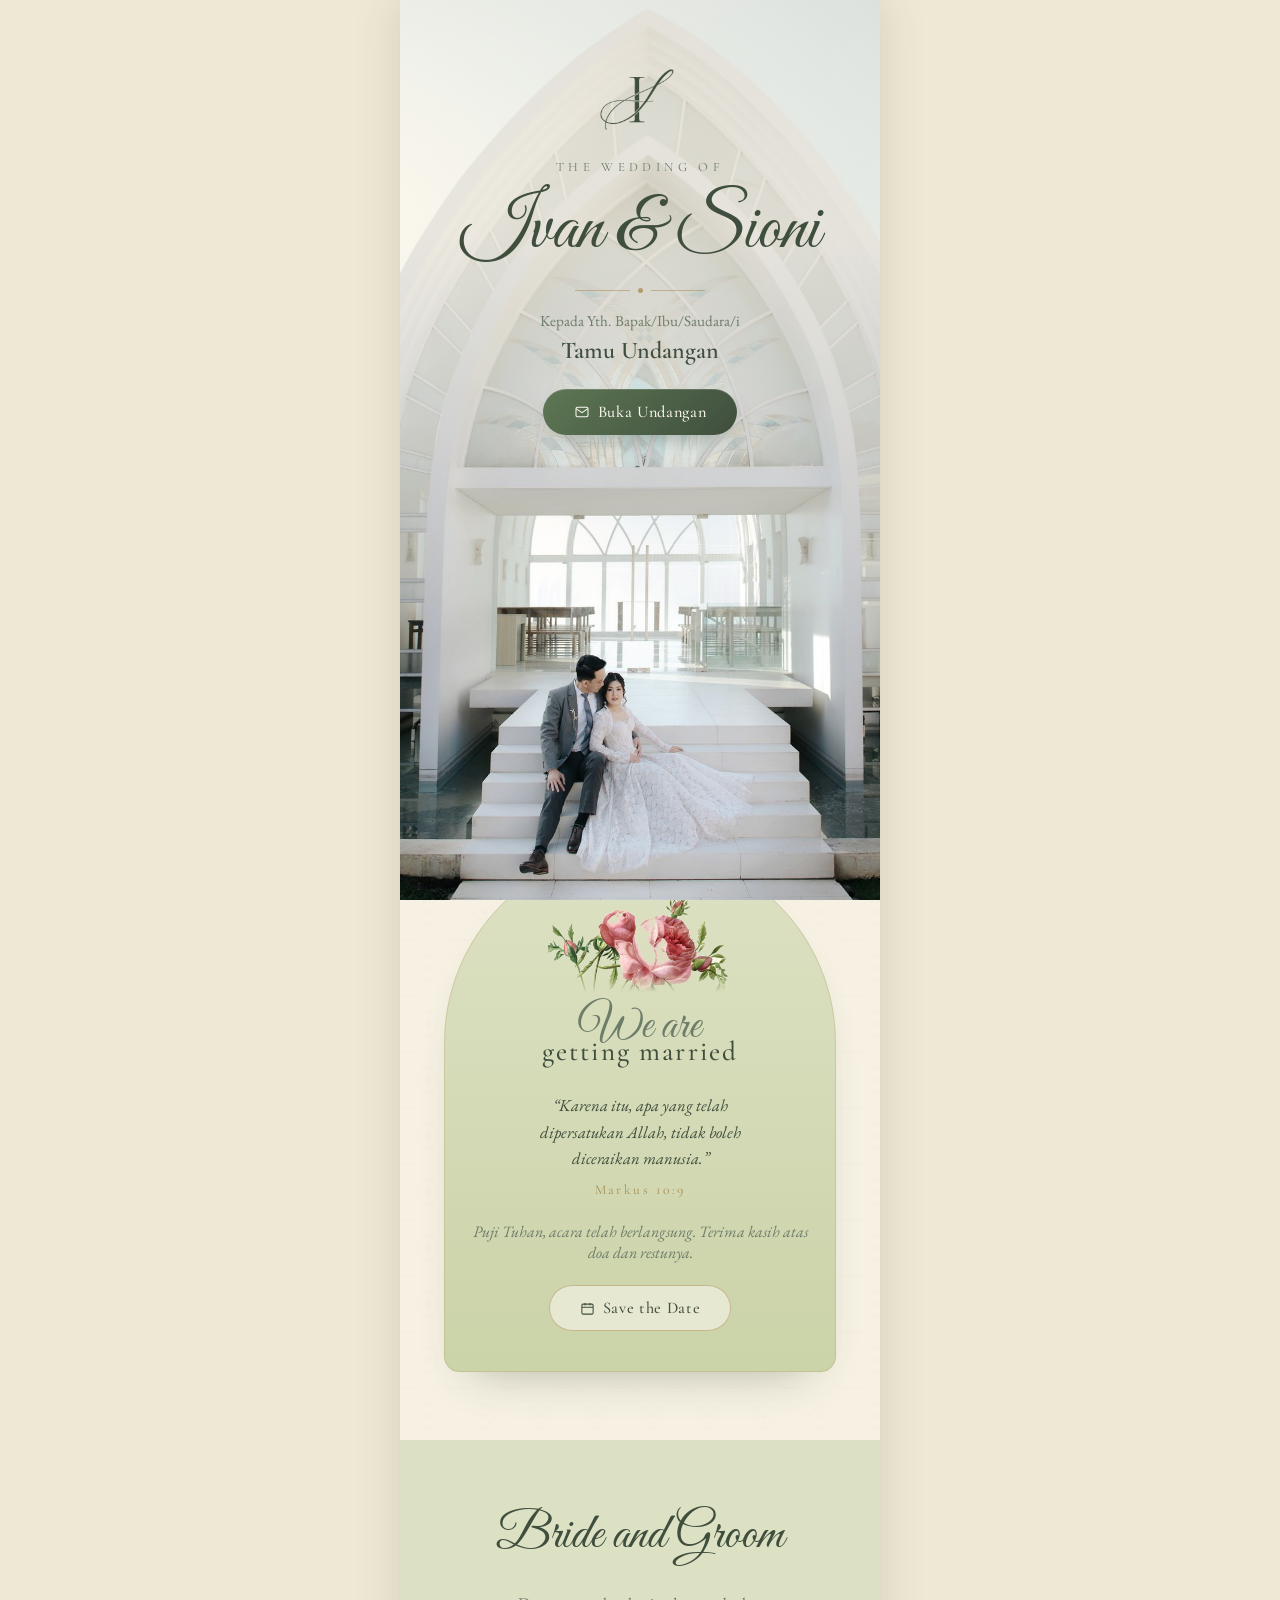
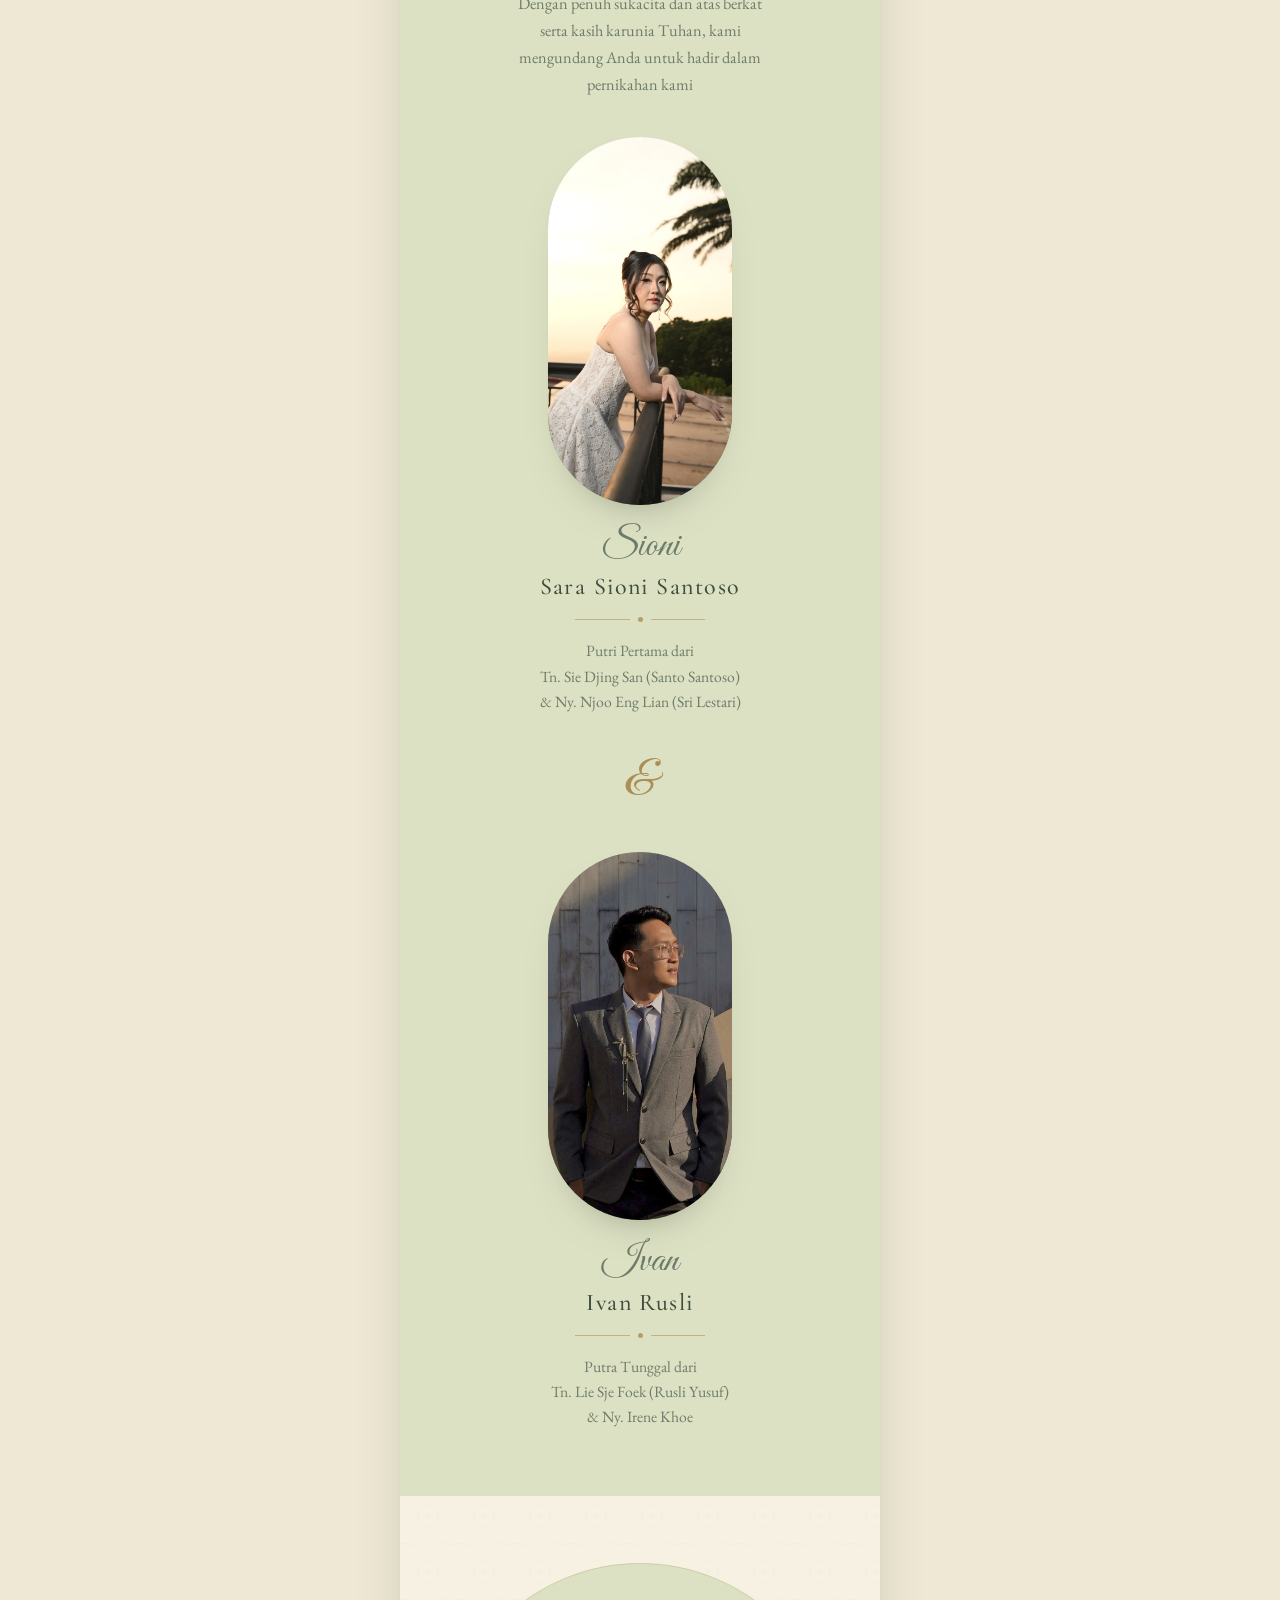
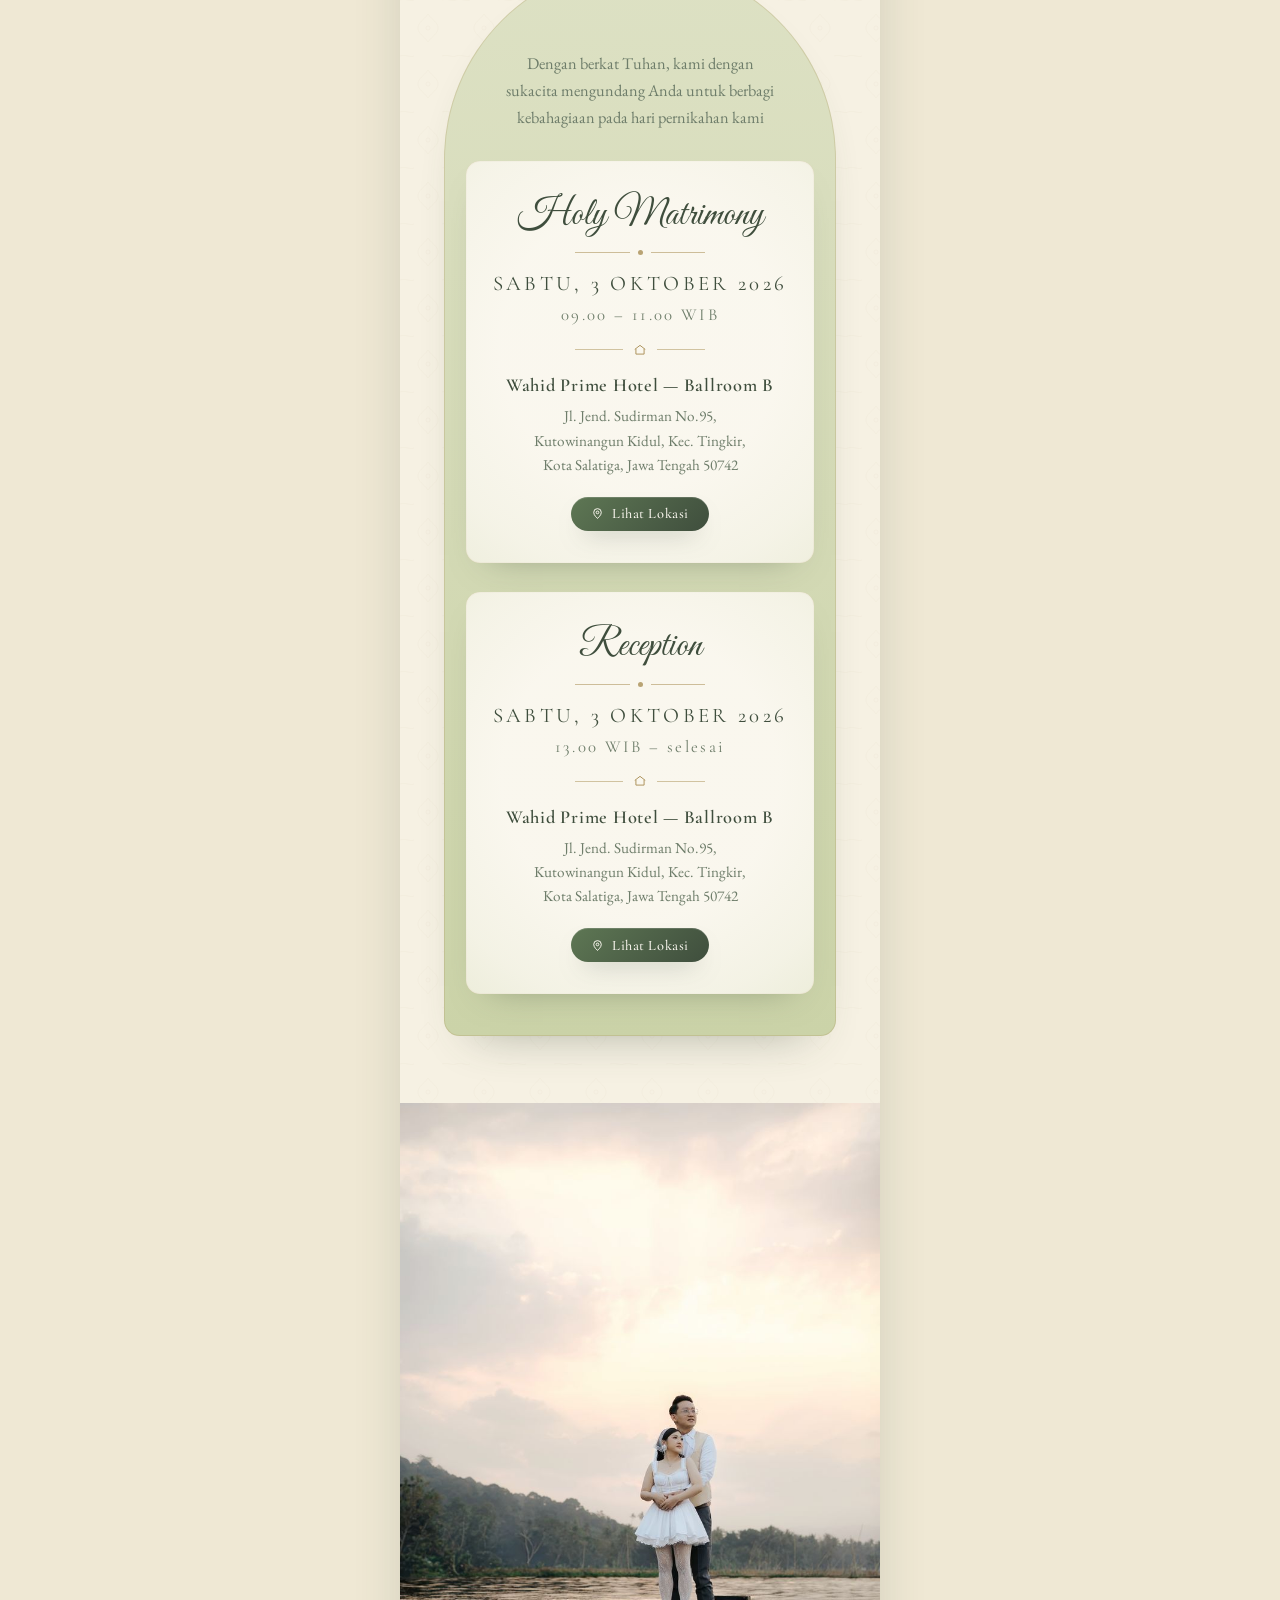
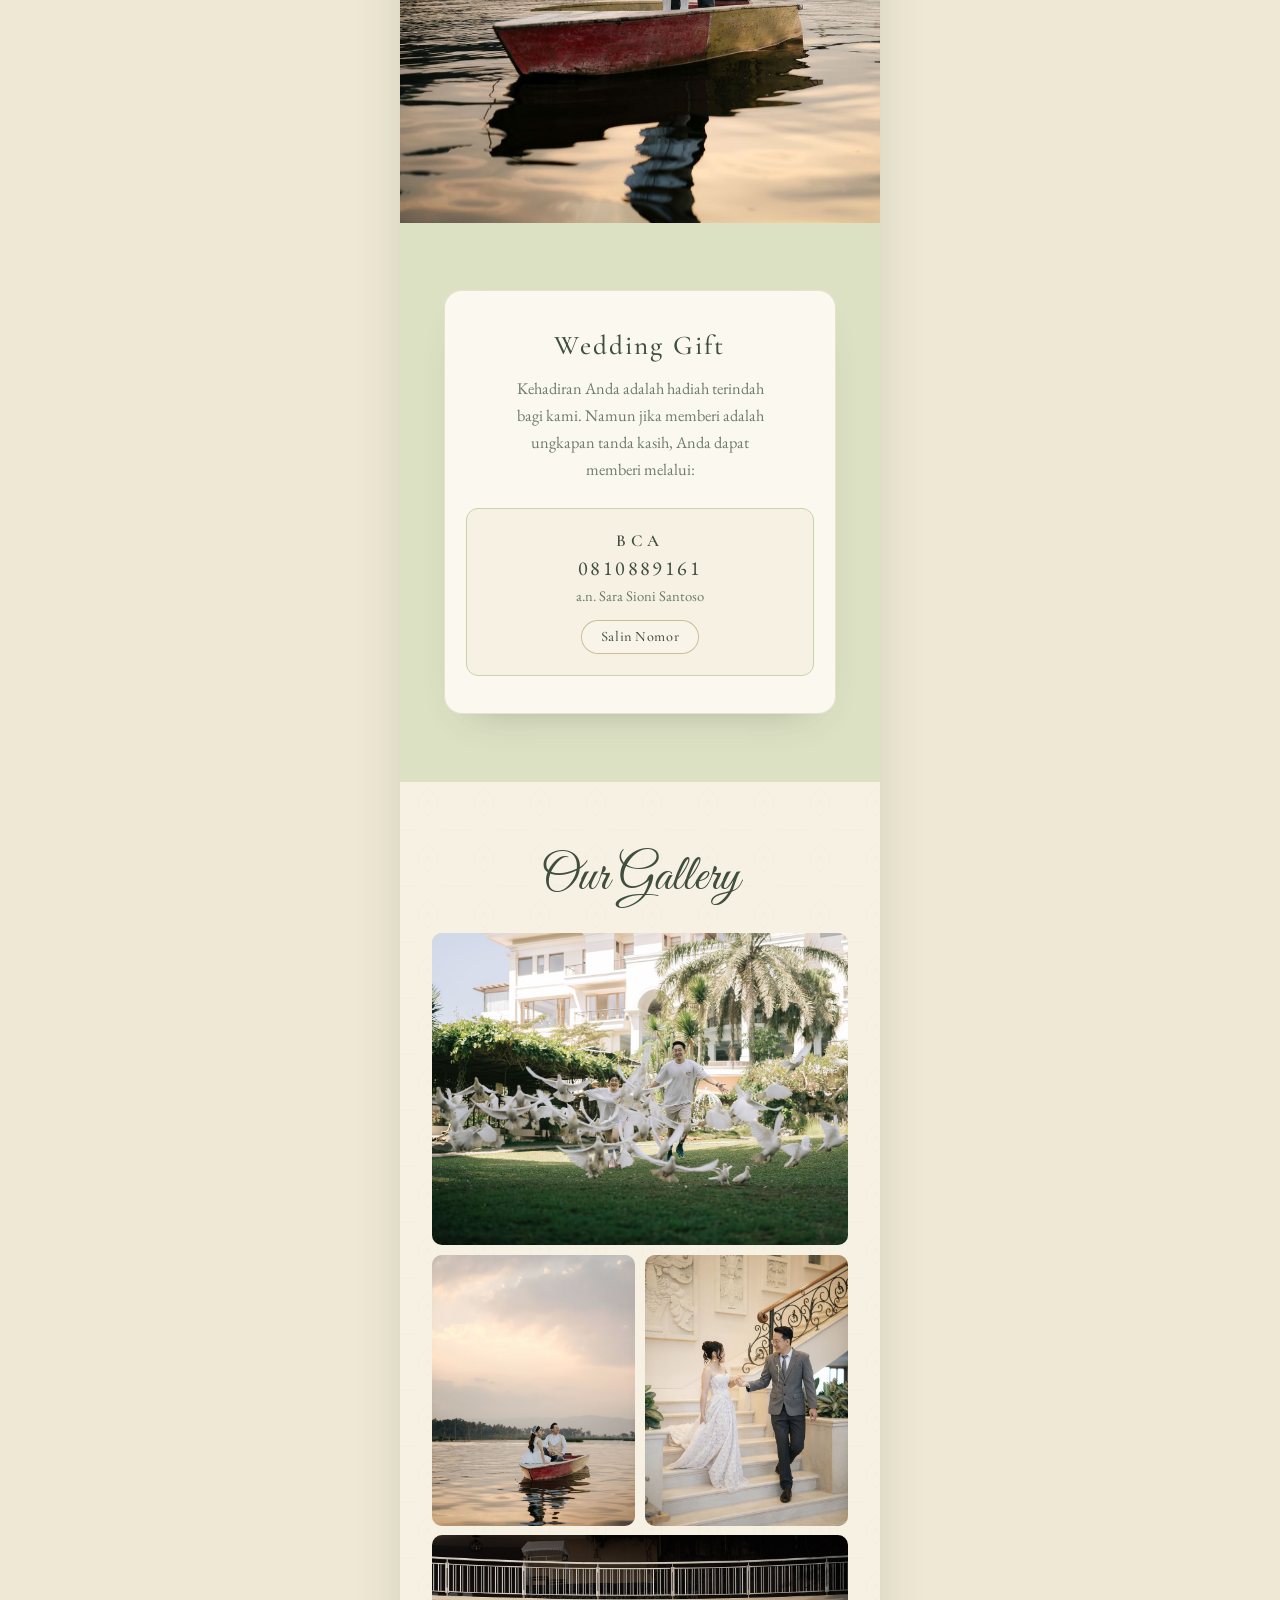
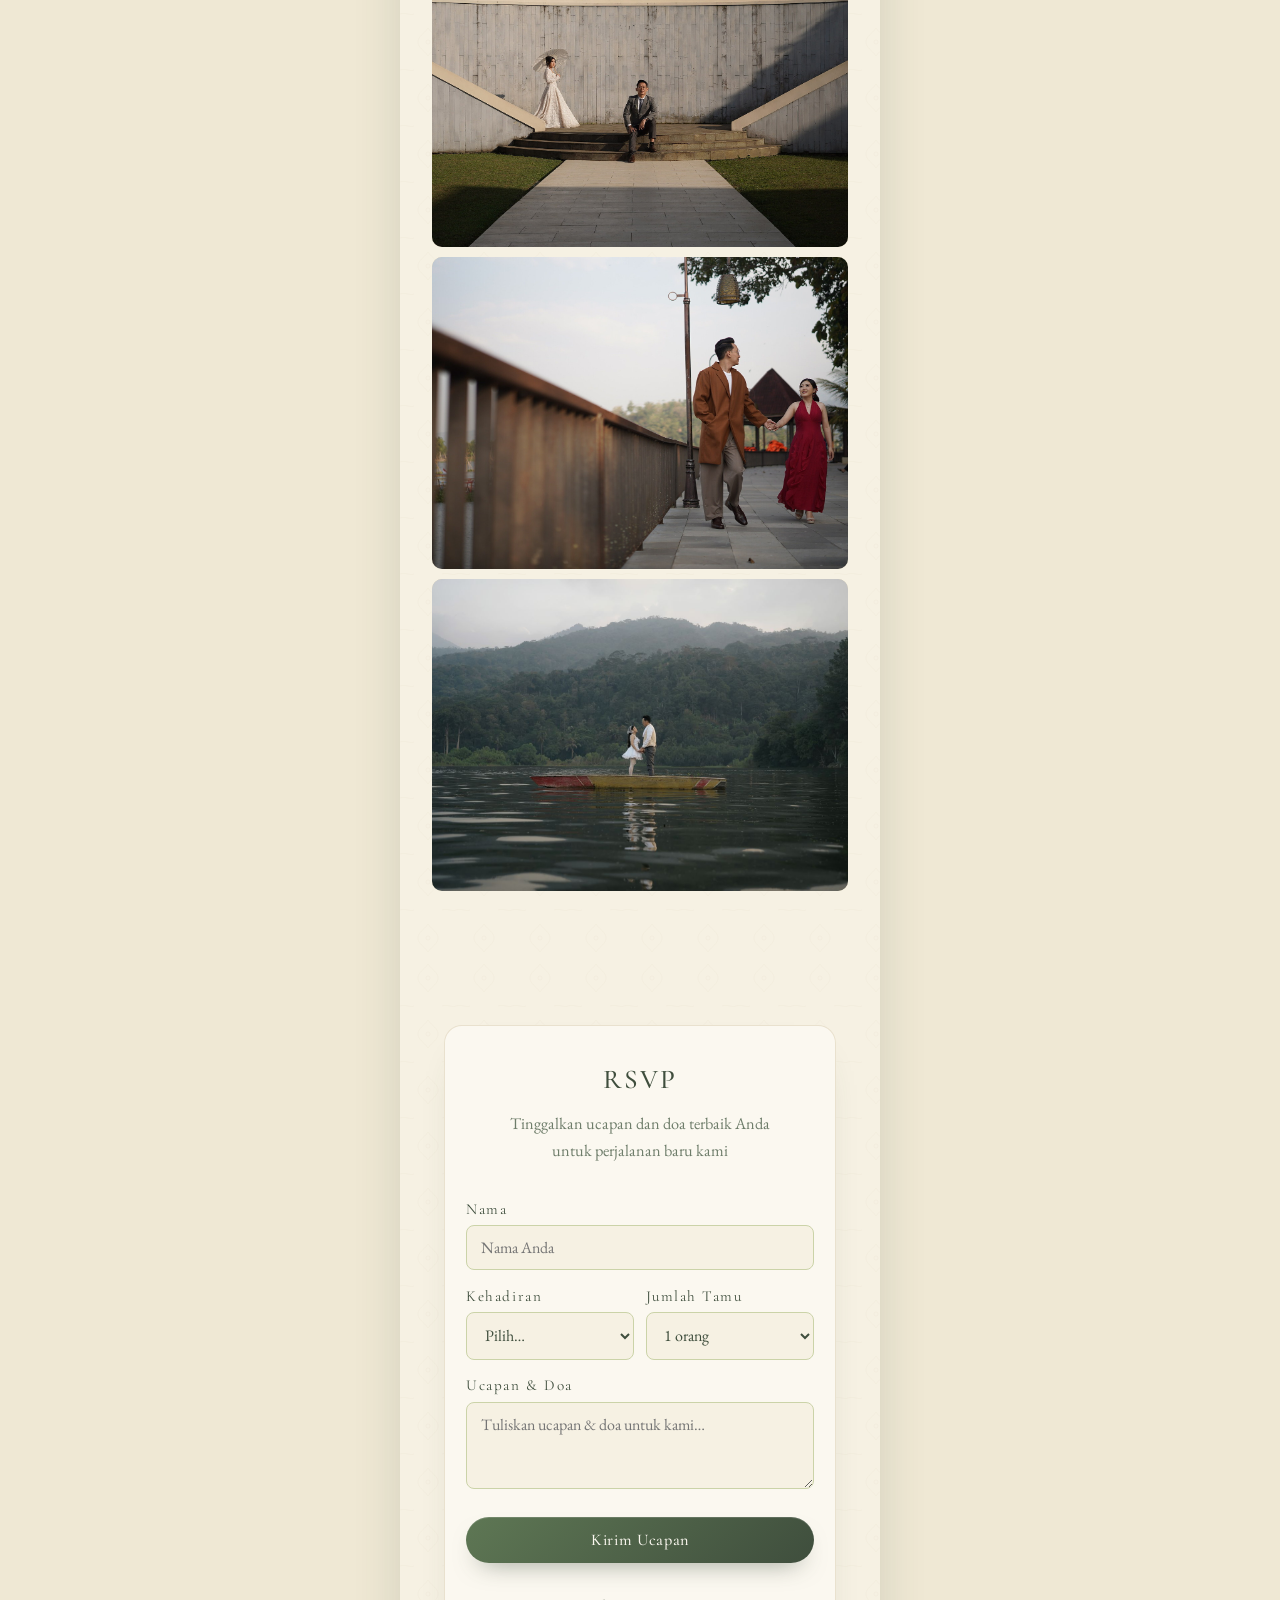
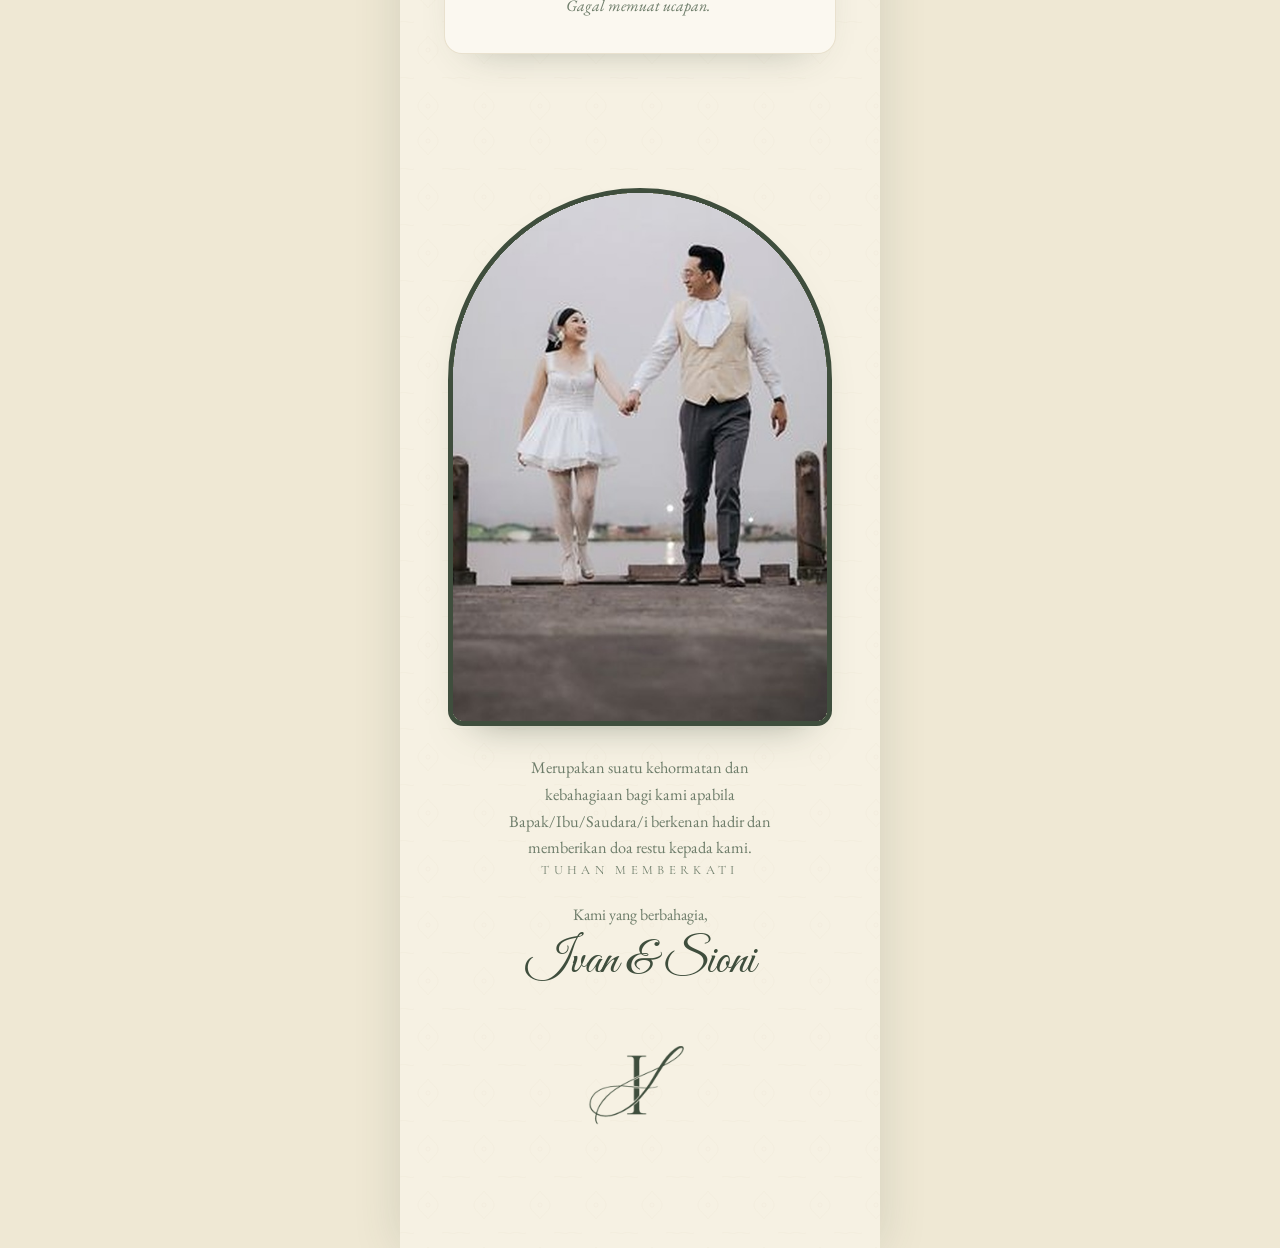
==== index.html @ 832996f2 "Foto penutup: pasangan mengisi frame (dek jauh berkurang) + center lagi Crop lebih rapat 259x362+222" ====
<!DOCTYPE html>
<html lang="id">
<head>
  <meta charset="UTF-8" />
  <meta name="viewport" content="width=device-width, initial-scale=1.0, viewport-fit=cover" />
  <title>The Wedding of Ivan &amp; Sioni</title>
  <meta name="description" content="Undangan pernikahan Ivan & Sioni" />
  <meta property="og:title" content="The Wedding of Ivan & Sioni" />
  <meta property="og:description" content="Kami mengundang Anda untuk hadir di hari bahagia kami." />
  <meta name="theme-color" content="#F6F1E3" />

  <link rel="preconnect" href="https://fonts.googleapis.com" />
  <link rel="preconnect" href="https://fonts.gstatic.com" crossorigin />
  <link href="https://fonts.googleapis.com/css2?family=Cormorant+Garamond:ital,wght@0,400;0,500;0,600;1,400;1,500&family=EB+Garamond:ital,wght@0,400;0,500;1,400&family=Great+Vibes&display=swap" rel="stylesheet" />
  <link rel="stylesheet" href="css/style.css?v=fresco57" />
</head>
<body class="locked assemble">

  <!-- ============ KOLEKSI GAMBAR (dipakai ulang via <use>) ============ -->
  <svg width="0" height="0" style="position:absolute" aria-hidden="true">
    <defs>
      <linearGradient id="gSky" x1="0" y1="0" x2="0" y2="1">
        <stop offset="0" stop-color="#F4EEDC"/>
        <stop offset=".55" stop-color="#EFE9D2"/>
        <stop offset="1" stop-color="#E6E2C8"/>
      </linearGradient>
      <linearGradient id="gMeadow" x1="0" y1="0" x2="0" y2="1">
        <stop offset="0" stop-color="#7C9860"/>
        <stop offset="1" stop-color="#55763F"/>
      </linearGradient>
      <linearGradient id="gHillFar" x1="0" y1="0" x2="0" y2="1">
        <stop offset="0" stop-color="#C9D4C6"/>
        <stop offset="1" stop-color="#AEBFAB"/>
      </linearGradient>
      <linearGradient id="gHillNear" x1="0" y1="0" x2="0" y2="1">
        <stop offset="0" stop-color="#9FB49B"/>
        <stop offset="1" stop-color="#87A081"/>
      </linearGradient>
      <radialGradient id="gCanopy" cx=".4" cy=".35" r=".8">
        <stop offset="0" stop-color="#9DB37E"/>
        <stop offset="1" stop-color="#77925C"/>
      </radialGradient>
      <filter id="soft" x="-30%" y="-30%" width="160%" height="160%">
        <feGaussianBlur stdDeviation="4"/>
      </filter>

      <!-- Bunga peoni sederhana -->
      <g id="peony">
        <circle r="10" fill="#E3AEBB"/>
        <circle r="6.6" cx="-2" cy="-1.6" fill="#EBC3CC"/>
        <circle r="3.8" cx="1.4" cy="1" fill="#D791A3"/>
        <circle r="1.7" cx="0" cy="0" fill="#C97B8F"/>
      </g>
      <g id="rosette">
        <circle r="8" fill="#F0E7D6"/>
        <circle r="5" cx="-1" cy="-1" fill="#F7F1E3"/>
        <circle r="2.4" fill="#E2CFA9"/>
      </g>
      <g id="lilac">
        <circle r="7" fill="#C9B7CE"/>
        <circle r="4.2" cx="1.2" cy="-1" fill="#D8CADB"/>
        <circle r="1.8" fill="#A98FB1"/>
      </g>
      <g id="leafSprig">
        <path d="M0 0 Q6 -14 2 -26" fill="none" stroke="#7C9367" stroke-width="1.6" stroke-linecap="round"/>
        <ellipse cx="-3" cy="-9" rx="3.4" ry="7" fill="#8AA271" transform="rotate(-24 -3 -9)"/>
        <ellipse cx="7" cy="-16" rx="3" ry="6.4" fill="#7C9367" transform="rotate(18 7 -16)"/>
      </g>

      <!-- Merpati kertas -->
      <g id="dove">
        <path d="M-14 8 Q-4 2 2 2 Q14 0 24 -6 Q16 4 6 7 Q-2 10 -14 8 Z" fill="#FBF8F0" stroke="#C9C2AE" stroke-width=".8"/>
        <path class="dv-wing" d="M4 2 Q0 -10 10 -20 Q13 -8 9 0 Z" fill="#EFE8D4" stroke="#C9C2AE" stroke-width=".8"/>
        <circle cx="20" cy="-4" r=".9" fill="#6E7D6A"/>
      </g>

      <!-- Kupu-kupu -->
      <g id="butterfly">
        <g class="bf-wing bf-wing-l">
          <path d="M0 0 C-10 -12 -22 -10 -20 -2 C-19 4 -8 6 0 2 Z" fill="#8FA8C6" opacity=".9"/>
          <path d="M0 2 C-9 8 -16 14 -11 17 C-7 19 -2 12 0 6 Z" fill="#6E8BAF" opacity=".9"/>
        </g>
        <g class="bf-wing bf-wing-r">
          <path d="M0 0 C10 -12 22 -10 20 -2 C19 4 8 6 0 2 Z" fill="#8FA8C6" opacity=".9"/>
          <path d="M0 2 C9 8 16 14 11 17 C7 19 2 12 0 6 Z" fill="#6E8BAF" opacity=".9"/>
        </g>
        <ellipse cx="0" cy="4" rx="1.4" ry="6" fill="#4C5B49"/>
      </g>

      <!-- Buket untuk mahkota kartu -->
      <g id="bouquet">
        <use href="#leafSprig" transform="translate(-26 6) rotate(-38) scale(1.25)"/>
        <use href="#leafSprig" transform="translate(26 6) rotate(38) scale(-1.25 1.25)"/>
        <use href="#leafSprig" transform="translate(-8 2) rotate(-10)"/>
        <use href="#leafSprig" transform="translate(10 2) rotate(12) scale(-1 1)"/>
        <use href="#lilac" transform="translate(-24 -2) scale(.9)"/>
        <use href="#lilac" transform="translate(25 -3) scale(.8)"/>
        <use href="#rosette" transform="translate(-12 -8)"/>
        <use href="#rosette" transform="translate(14 -7) scale(.9)"/>
        <use href="#peony" transform="translate(0 -12) scale(1.15)"/>
        <use href="#peony" transform="translate(-30 4) scale(.55)"/>
        <use href="#peony" transform="translate(30 4) scale(.55)"/>
      </g>

      <!-- Perlengkapan mural vintage -->
      <linearGradient id="gHaze" x1="0" y1="0" x2="0" y2="1">
        <stop offset="0" stop-color="#F2ECD9" stop-opacity=".9"/>
        <stop offset="1" stop-color="#F2ECD9" stop-opacity="0"/>
      </linearGradient>
      <filter id="leafy" x="-30%" y="-30%" width="160%" height="160%">
        <feGaussianBlur stdDeviation="1"/>
      </filter>
      <!-- Gumpalan dedaunan bergerigi (warna via atribut color) -->
      <g id="clump">
        <path fill="currentColor" d="M-24 6 C-31 0 -28 -11 -18 -13 C-17 -21 -6 -25 2 -20 C12 -25 23 -19 22 -9 C30 -4 27 8 17 10 C13 17 0 19 -7 13 C-17 16 -25 13 -24 6 Z"/>
        <path fill="#1E2A18" opacity=".18" d="M-20 8 C-24 4 -22 -2 -15 -3 C-8 -6 2 -4 6 2 C10 8 4 13 -4 12 C-12 13 -18 12 -20 8 Z"/>
        <path fill="#F7F3E4" opacity=".16" d="M-2 -16 C4 -20 14 -17 16 -10 C18 -5 13 -1 6 -2 C-1 -1 -6 -5 -5 -10 C-5 -13 -4 -15 -2 -16 Z"/>
      </g>
      <!-- Bunga mekar bergaya lukisan (warna via atribut color) -->
      <g id="bloom">
        <circle r="11" fill="currentColor"/>
        <circle cx="-5.5" cy="-3.5" r="6.5" fill="#FFFDF6" opacity=".3"/>
        <circle cx="5" cy="4.5" r="7" fill="#3A2A22" opacity=".12"/>
        <circle cx="2" cy="-4.5" r="5.5" fill="#FFFDF6" opacity=".22"/>
        <circle r="3.2" fill="#3A2A22" opacity=".2"/>
      </g>

      <!-- MURAL vintage: lembah berkabut, pohon membingkai, rusa jantan, pagar & bunga -->
      <g id="muralArt">
        <rect id="mSky" width="480" height="680" fill="url(#gSky)"/>
        <g id="mClouds" filter="url(#soft)" opacity=".55">
          <ellipse cx="140" cy="110" rx="110" ry="30" fill="#DDD9C4"/>
          <ellipse cx="350" cy="170" rx="130" ry="34" fill="#D6D3BE"/>
          <ellipse cx="240" cy="250" rx="150" ry="36" fill="#DCD8C3" opacity=".8"/>
          <ellipse cx="70" cy="300" rx="90" ry="26" fill="#D2D0BC" opacity=".8"/>
          <ellipse cx="420" cy="80" rx="80" ry="22" fill="#E2DEC9"/>
        </g>

        <path id="mHill1" d="M0 430 Q60 380 110 402 Q160 330 235 296 Q300 330 340 392 Q400 356 440 400 Q462 412 480 406 L480 680 L0 680 Z" fill="url(#gHillFar)"/>
        <path id="mHill2" d="M0 480 Q80 424 150 452 Q230 408 310 446 Q390 420 480 462 L480 680 L0 680 Z" fill="url(#gHillNear)"/>
        <rect x="0" y="430" width="480" height="70" fill="url(#gHaze)" opacity=".7"/>
        <path id="mHill3" d="M0 528 Q120 496 240 512 Q370 528 480 508 L480 680 L0 680 Z" fill="url(#gMeadow)"/>

        <!-- pohon kiri: kanopi menggantung membingkai sudut atas -->
        <g id="mTreeL">
          <path d="M-6 208 C 40 196, 78 176, 112 150 M-6 130 C 30 122, 60 104, 84 84 M-4 268 C 32 258, 60 244, 82 228"
                stroke="#55462F" stroke-width="5.5" fill="none" stroke-linecap="round"/>
          <use href="#clump" color="#43603D" transform="translate(28 78) scale(1.5)"/>
          <use href="#clump" color="#5C7A50" transform="translate(84 60) scale(1.25) rotate(-12)"/>
          <use href="#clump" color="#4E6A45" transform="translate(56 96) scale(1.4) rotate(8)"/>
          <use href="#clump" color="#43603D" transform="translate(120 118) scale(1.15) rotate(10)"/>
          <use href="#clump" color="#6B8659" transform="translate(58 132) scale(1.35)"/>
          <use href="#clump" color="#4E6A45" transform="translate(92 148) scale(1.3) rotate(-6)"/>
          <use href="#clump" color="#5C7A50" transform="translate(112 172) scale(1.05) rotate(-8)"/>
          <use href="#clump" color="#43603D" transform="translate(30 176) scale(1.3) rotate(6)"/>
          <use href="#clump" color="#5C7A50" transform="translate(56 200) scale(1.25) rotate(10)"/>
          <use href="#clump" color="#6B8659" transform="translate(74 216) scale(1.1)"/>
          <use href="#clump" color="#43603D" transform="translate(44 228) scale(1.15) rotate(-6)"/>
          <use href="#clump" color="#5C7A50" transform="translate(24 246) scale(1.05) rotate(-10)"/>
          <use href="#clump" color="#43603D" transform="translate(96 254) scale(.85)"/>
        </g>

        <!-- pohon kanan -->
        <g id="mTreeR">
          <path d="M486 190 C 440 180, 404 160, 372 132 M486 112 C 452 104, 424 88, 402 66 M484 248 C 450 240, 424 226, 404 210"
                stroke="#55462F" stroke-width="5.5" fill="none" stroke-linecap="round"/>
          <use href="#clump" color="#43603D" transform="translate(452 66) scale(1.5)"/>
          <use href="#clump" color="#5C7A50" transform="translate(398 52) scale(1.2) rotate(12)"/>
          <use href="#clump" color="#4E6A45" transform="translate(426 92) scale(1.4) rotate(-8)"/>
          <use href="#clump" color="#6B8659" transform="translate(362 106) scale(1.15) rotate(-8)"/>
          <use href="#clump" color="#43603D" transform="translate(424 122) scale(1.35)"/>
          <use href="#clump" color="#4E6A45" transform="translate(392 138) scale(1.3) rotate(6)"/>
          <use href="#clump" color="#5C7A50" transform="translate(372 162) scale(1.05) rotate(8)"/>
          <use href="#clump" color="#43603D" transform="translate(448 168) scale(1.25) rotate(-6)"/>
          <use href="#clump" color="#5C7A50" transform="translate(424 190) scale(1.2) rotate(-10)"/>
          <use href="#clump" color="#6B8659" transform="translate(408 206) scale(1.05)"/>
          <use href="#clump" color="#43603D" transform="translate(444 218) scale(1.1) rotate(8)"/>
          <use href="#clump" color="#5C7A50" transform="translate(456 238) scale(1) rotate(10)"/>
          <!-- pohon kecil di kejauhan -->
          <path d="M448 470 C 448 452, 447 436, 448 420" stroke="#6B5A42" stroke-width="3.5" fill="none" stroke-linecap="round"/>
          <use href="#clump" color="#7E9468" transform="translate(447 408) scale(.7)"/>
          <use href="#clump" color="#6B8659" transform="translate(432 424) scale(.55) rotate(-10)"/>
          <use href="#clump" color="#7E9468" transform="translate(462 426) scale(.5) rotate(12)"/>
        </g>

        <!-- rusa jantan di padang -->
        <g id="mDeer">
          <g stroke="#6B4A2E" fill="none" stroke-linecap="round">
            <path d="M209 470 C 204 452, 206 434, 216 420 M215 470 C 216 450, 224 432, 238 422" stroke-width="3.6"/>
            <path d="M207 456 C 199 449, 195 440, 195 432 M210 442 C 203 435, 201 427, 202 419 M216 420 C 221 412, 229 407, 238 406
                     M221 452 C 228 444, 236 441, 243 442 M229 438 C 236 429, 244 425, 251 426 M238 422 C 245 414, 254 410, 262 410" stroke-width="2.4"/>
          </g>
          <path fill="#8B5F3C" d="M212 555 C 208 538, 222 528, 244 527 C 268 526, 288 532, 293 548 C 297 562, 293 576, 281 581 C 262 587, 238 587, 224 581 C 213 576, 208 566, 212 555 Z"/>
          <path fill="#8B5F3C" d="M222 540 C 215 524, 210 506, 206 488 L 224 481 C 229 498, 232 516, 237 533 Z"/>
          <path fill="#8B5F3C" d="M206 489 C 198 487, 191 482, 188 475 C 186 470, 189 466, 194 467 L 211 471 C 217 474, 219 481, 215 486 C 212 489, 209 490, 206 489 Z"/>
          <circle cx="190" cy="471" r="1.8" fill="#3A2A1C"/>
          <ellipse cx="223" cy="465" rx="3.6" ry="7.5" fill="#7E5636" transform="rotate(-28 223 465)"/>
          <path fill="#F2E8D8" opacity=".8" d="M219 534 C 213 540, 210 550, 212 560 C 215 566, 221 565, 223 557 C 225 547, 223 539, 219 534 Z"/>
          <path fill="#7E5636" d="M291 544 C 297 540, 302 544, 298 550 C 295 553, 290 551, 291 544 Z"/>
          <g stroke="#7E5636" stroke-width="5" fill="none" stroke-linecap="round">
            <path d="M232 583 C 230 604, 229 622, 228 638 M250 585 C 250 606, 250 624, 251 640 M272 582 C 278 600, 277 618, 275 638 M286 576 C 293 596, 292 616, 290 636"/>
          </g>
          <g stroke="#4A3A28" stroke-width="5" stroke-linecap="round">
            <path d="M228 638 L 227.5 646 M251 640 L 251 648 M275 638 L 274.5 646 M290 636 L 289.5 644"/>
          </g>
        </g>

        <!-- pagar kayu & gerombolan bunga -->
        <g id="mFlora">
          <g fill="#8A6B48" stroke="#6B5138" stroke-width="1.4">
            <rect x="16" y="560" width="10" height="52" rx="4" transform="rotate(-3 21 586)"/>
            <rect x="52" y="556" width="10" height="54" rx="4"/>
            <rect x="88" y="559" width="10" height="52" rx="4" transform="rotate(3 93 585)"/>
            <rect x="124" y="562" width="10" height="48" rx="4" transform="rotate(-2 129 586)"/>
            <rect x="8" y="572" width="134" height="7" rx="3.5"/>
            <rect x="8" y="592" width="134" height="7" rx="3.5"/>
          </g>
          <g fill="#8A6B48" stroke="#6B5138" stroke-width="1.4">
            <rect x="352" y="556" width="10" height="54" rx="4" transform="rotate(2 357 583)"/>
            <rect x="388" y="552" width="10" height="56" rx="4"/>
            <rect x="424" y="556" width="10" height="52" rx="4" transform="rotate(-3 429 582)"/>
            <rect x="458" y="560" width="10" height="50" rx="4"/>
            <rect x="346" y="568" width="128" height="7" rx="3.5"/>
            <rect x="346" y="588" width="128" height="7" rx="3.5"/>
          </g>
          <g filter="url(#leafy)">
            <use href="#clump" color="#4E683C" transform="translate(46 634) scale(1.5)"/>
            <use href="#clump" color="#5F7B49" transform="translate(112 648) scale(1.3) rotate(8)"/>
            <use href="#clump" color="#4E683C" transform="translate(420 640) scale(1.55) rotate(-6)"/>
            <use href="#clump" color="#5F7B49" transform="translate(356 654) scale(1.25)"/>
          </g>
          <use href="#leafSprig" transform="translate(96 606) scale(1.7) rotate(14)"/>
          <use href="#leafSprig" transform="translate(20 612) scale(1.6) rotate(-20)"/>
          <use href="#leafSprig" transform="translate(388 602) scale(-1.7 1.7) rotate(-12)"/>
          <use href="#leafSprig" transform="translate(462 610) scale(-1.6 1.6) rotate(16)"/>
          <use href="#bloom" color="#D9A0AC" transform="translate(38 608) scale(1.35)"/>
          <use href="#bloom" color="#F2E8D8" transform="translate(82 596) scale(1.05)"/>
          <use href="#bloom" color="#B9A6C6" transform="translate(16 640) scale(1.15)"/>
          <use href="#bloom" color="#F7F3EA" transform="translate(70 644) scale(1.25)"/>
          <use href="#bloom" color="#C87F92" transform="translate(114 626) scale(.95)"/>
          <use href="#bloom" color="#D9A0AC" transform="translate(128 594) scale(.8)"/>
          <use href="#bloom" color="#F7F3EA" transform="translate(444 600) scale(1.3)"/>
          <use href="#bloom" color="#C87F92" transform="translate(400 612) scale(1.1)"/>
          <use href="#bloom" color="#B9A6C6" transform="translate(468 636) scale(1.05)"/>
          <use href="#bloom" color="#D9A0AC" transform="translate(418 648) scale(1.2)"/>
          <use href="#bloom" color="#F2E8D8" transform="translate(368 632) scale(.9)"/>
          <use href="#bloom" color="#B9A6C6" transform="translate(360 598) scale(.75)"/>
        </g>

        <g id="mBf">
          <use href="#butterfly" transform="translate(148 520) scale(.5) rotate(-10)"/>
          <use href="#butterfly" transform="translate(330 490) scale(.4) rotate(12)"/>
        </g>
      </g>
    </defs>
  </svg>

  <!-- ============ SAMPUL / GERBANG ============ -->
  <div id="cover" class="cover">
    <svg class="cover-art art-main" viewBox="0 0 480 680" preserveAspectRatio="xMidYMid slice">
      <use href="#mSky"/>
      <use class="m-cloud" href="#mClouds"/>
      <use class="m-hill1" href="#mHill1"/>
      <use class="m-hill2" href="#mHill2"/>
      <use class="m-hill3" href="#mHill3"/>
      <use class="m-tree-l" href="#mTreeL"/>
      <use class="m-tree-r" href="#mTreeR"/>
      <use class="m-deer" href="#mDeer"/>
      <use class="m-flora" href="#mFlora"/>
      <use class="m-bf" href="#mBf"/>
    </svg>
    <img id="cover-photo" class="cover-photo" alt="" hidden />
    <div class="cover-veil"></div>
    <div class="cover-inner">
      <img class="cover-mono cv" style="--d:.05s" src="assets/img/monogram.png?v=2" alt="" aria-hidden="true" />
      <p class="eyebrow cv" style="--d:.15s">The Wedding Of</p>
      <h1 class="script cover-names cv" style="--d:.35s">Ivan <span class="amp">&amp;</span> Sioni</h1>
      <div class="rule-dot cv" style="--d:.55s"><span></span></div>
      <p class="to-label cv" style="--d:.7s">Kepada Yth. Bapak/Ibu/Saudara/i</p>
      <p id="guest-name" class="guest-name cv" style="--d:.85s">Tamu Undangan</p>
      <button id="open-btn" class="btn shine cv" style="--d:1s">
        <svg viewBox="0 0 24 24" width="16" height="16" fill="none" stroke="currentColor" stroke-width="1.6" aria-hidden="true"><rect x="3" y="5" width="18" height="14" rx="2"/><path d="M3 7l9 6 9-6"/></svg>
        Buka Undangan
      </button>
    </div>
  </div>

  <!-- Musik -->
  <audio id="bg-music" preload="none"></audio>
  <button id="music-btn" class="music-btn" hidden aria-label="Putar / jeda musik">
    <svg viewBox="0 0 24 24" width="18" height="18" fill="currentColor" aria-hidden="true"><path d="M9 18.5a2.5 2.5 0 1 1-2.5-2.5c.17 0 .34.02.5.05V6l11-2v11.5a2.5 2.5 0 1 1-2.5-2.5c.17 0 .34.02.5.05V7.6l-7 1.27v9.63Z"/></svg>
  </button>

  <!-- ============ KOLOM UNDANGAN ============ -->
  <main class="column">

    <!-- 1. PEMBUKA: mural + nama -->
    <section class="panel panel-hero">
      <div class="hero-art art-main" aria-hidden="true">
        <img class="mm" src="assets/img/mural/sky.jpg" alt="" />
        <img class="mm m-cloud" src="assets/img/mural/clouds.png" alt="" />
        <img class="mm m-hill1" src="assets/img/mural/mtn.png" alt="" />
        <img class="mm m-hill3" src="assets/img/mural/meadow.png?v=2" alt="" />
        <img class="mm m-tree-l" src="assets/img/mural/tree-l.png?v=2" alt="" />
        <img class="mm m-tree-r" src="assets/img/mural/tree-r.png?v=2" alt="" />
        <img class="mm m-deer" src="assets/img/mural/swans.png?v=2" alt="" />
        <img class="mm m-flora" src="assets/img/mural/flora.png?v=2" alt="" />
        <img class="mm m-bf" src="assets/img/mural/bf.png" alt="" />
      </div>
      <div class="hero-grad"></div>
      <svg class="hero-dove" viewBox="-20 -26 50 42" aria-hidden="true"><use href="#dove"/></svg>
      <svg class="hero-dove hero-dove2" viewBox="-20 -26 50 42" aria-hidden="true"><use href="#dove"/></svg>
      <div class="hero-text">
        <p class="eyebrow rv">The Wedding Of</p>
        <h2 class="script hero-names rv">Ivan <span class="amp">&amp;</span> Sioni</h2>
        <p class="hero-date rv" id="hero-date">03 . 10 . 2026</p>
      </div>
    </section>

    <!-- 2. KARTU LENGKUNG: ayat + countdown -->
    <section class="panel panel-cream texture">
      <div class="arch-card sage rv">
        <img class="crown" src="assets/img/mural/crown.png" alt="" aria-hidden="true" />
        <p class="script arch-lead">We are</p>
        <h2 class="serif-title tight">getting married</h2>
        <blockquote class="quote rv">
          <p id="quote-text"></p>
          <cite id="quote-source"></cite>
        </blockquote>
        <div id="countdown" class="countdown rv">
          <div class="count-box"><span id="cd-days">0</span><small>Hari</small></div>
          <div class="count-box"><span id="cd-hours">0</span><small>Jam</small></div>
          <div class="count-box"><span id="cd-mins">0</span><small>Menit</small></div>
          <div class="count-box"><span id="cd-secs">0</span><small>Detik</small></div>
        </div>
        <p id="countdown-over" class="countdown-over" hidden>Puji Tuhan, acara telah berlangsung. Terima kasih atas doa dan restunya.</p>
        <a id="save-date-btn" class="btn ghost rv" target="_blank" rel="noopener">
          <svg viewBox="0 0 24 24" width="15" height="15" fill="none" stroke="currentColor" stroke-width="1.7"><rect x="3" y="5" width="18" height="16" rx="2"/><path d="M3 10h18M8 3v4M16 3v4"/></svg>
          Save the Date
        </a>
      </div>
    </section>

    <!-- 3. KISAH CINTA — disembunyikan sementara (hapus `hidden` utk menampilkan lagi) -->
    <section class="panel panel-cream texture" hidden>
      <h2 class="script section-script rv">Our Love Story</h2>
      <div id="story-list" class="story-list"></div>
    </section>

    <!-- 4. MEMPELAI -->
    <section class="panel panel-sage">
      <h2 class="script section-script rv">Bride and Groom</h2>
      <p class="section-intro rv">Dengan penuh sukacita dan atas berkat serta kasih karunia Tuhan, kami mengundang Anda untuk hadir dalam pernikahan kami</p>

      <div class="person rv">
        <div class="arch-photo">
          <svg class="ph-art" viewBox="0 424 240 256" preserveAspectRatio="xMidYMid slice"><use href="#muralArt"/></svg>
          <img id="bride-photo" alt="Foto mempelai wanita" hidden />
          <span class="script ph-initial">S</span>
        </div>
        <p class="script person-nick">Sioni</p>
        <h3 id="bride-full" class="person-name"></h3>
        <div class="rule-dot"><span></span></div>
        <p id="bride-parents" class="person-parents"></p>
        <a id="bride-ig" class="ig-link" target="_blank" rel="noopener" hidden>
          <svg viewBox="0 0 24 24" width="13" height="13" fill="none" stroke="currentColor" stroke-width="1.8"><rect x="3" y="3" width="18" height="18" rx="5"/><circle cx="12" cy="12" r="4"/><circle cx="17.2" cy="6.8" r=".9" fill="currentColor" stroke="none"/></svg>
          <span></span>
        </a>
      </div>

      <div class="script big-amp rv">&amp;</div>

      <div class="person rv">
        <div class="arch-photo groom-full">
          <svg class="ph-art" viewBox="240 424 240 256" preserveAspectRatio="xMidYMid slice"><use href="#muralArt"/></svg>
          <img id="groom-photo" alt="Foto mempelai pria" hidden />
          <span class="script ph-initial">I</span>
        </div>
        <p class="script person-nick">Ivan</p>
        <h3 id="groom-full" class="person-name"></h3>
        <div class="rule-dot"><span></span></div>
        <p id="groom-parents" class="person-parents"></p>
        <a id="groom-ig" class="ig-link" target="_blank" rel="noopener" hidden>
          <svg viewBox="0 0 24 24" width="13" height="13" fill="none" stroke="currentColor" stroke-width="1.8"><rect x="3" y="3" width="18" height="18" rx="5"/><circle cx="12" cy="12" r="4"/><circle cx="17.2" cy="6.8" r=".9" fill="currentColor" stroke="none"/></svg>
          <span></span>
        </a>
      </div>
    </section>

    <!-- 5. ACARA -->
    <section class="panel panel-cream texture">
      <div class="arch-card sage rv">
        <p class="section-intro">Dengan berkat Tuhan, kami dengan sukacita mengundang Anda untuk berbagi kebahagiaan pada hari pernikahan kami</p>

        <div class="event-card rv">
          <div class="ev-inner">
            <h3 id="akad-title" class="script ev-name"></h3>
            <div class="rule-dot"><span></span></div>
            <p id="akad-date" class="ev-date"></p>
            <p id="akad-time" class="ev-time"></p>
            <div class="rule-house" aria-hidden="true"><svg viewBox="0 0 24 24" width="14" height="14" fill="none" stroke="currentColor" stroke-width="1.6"><path d="M3 11l9-7 9 7M5 10v9h14v-9"/></svg></div>
            <p id="akad-venue" class="ev-venue"></p>
            <p id="akad-address" class="ev-address"></p>
            <a id="akad-maps" class="btn small" target="_blank" rel="noopener">
              <svg viewBox="0 0 24 24" width="13" height="13" fill="none" stroke="currentColor" stroke-width="1.8"><path d="M12 21s-7-5.5-7-11a7 7 0 0 1 14 0c0 5.5-7 11-7 11Z"/><circle cx="12" cy="10" r="2.5"/></svg>
              Lihat Lokasi
            </a>
          </div>
        </div>

        <div class="event-card rv">
          <div class="ev-inner">
            <h3 id="resepsi-title" class="script ev-name"></h3>
            <div class="rule-dot"><span></span></div>
            <p id="resepsi-date" class="ev-date"></p>
            <p id="resepsi-time" class="ev-time"></p>
            <div class="rule-house" aria-hidden="true"><svg viewBox="0 0 24 24" width="14" height="14" fill="none" stroke="currentColor" stroke-width="1.6"><path d="M3 11l9-7 9 7M5 10v9h14v-9"/></svg></div>
            <p id="resepsi-venue" class="ev-venue"></p>
            <p id="resepsi-address" class="ev-address"></p>
            <a id="resepsi-maps" class="btn small" target="_blank" rel="noopener">
              <svg viewBox="0 0 24 24" width="13" height="13" fill="none" stroke="currentColor" stroke-width="1.8"><path d="M12 21s-7-5.5-7-11a7 7 0 0 1 14 0c0 5.5-7 11-7 11Z"/><circle cx="12" cy="10" r="2.5"/></svg>
              Lihat Lokasi
            </a>
          </div>
        </div>
      </div>
    </section>

    <!-- Foto jeda full-width sebelum Wedding Gift -->
    <img class="photo-band rv" src="assets/img/band.jpg?v=1" alt="Ivan &amp; Sioni" />

    <!-- 6. AMPLOP DIGITAL -->
    <section class="panel panel-sage">
      <div class="plain-card rv">
        <h2 class="serif-title">Wedding Gift</h2>
        <p class="section-intro">Kehadiran Anda adalah hadiah terindah bagi kami. Namun jika memberi adalah ungkapan tanda kasih, Anda dapat memberi melalui:</p>
        <div id="gift-list" class="gift-list"></div>
      </div>
    </section>

    <!-- 7. GALERI -->
    <section class="panel panel-cream texture">
      <h2 class="script section-script rv">Our Gallery</h2>
      <div id="gallery-grid" class="gallery-grid"></div>
      <!-- Merpati kertas melintas saat galeri terlihat -->
      <div class="doves rv" aria-hidden="true">
        <svg class="dove dv1" viewBox="-20 -26 50 42"><use href="#dove"/></svg>
        <svg class="dove dv2" viewBox="-20 -26 50 42"><use href="#dove"/></svg>
        <svg class="dove dv3" viewBox="-20 -26 50 42"><use href="#dove"/></svg>
      </div>
    </section>

    <!-- 8. UCAPAN & DOA -->
    <section class="panel panel-cream texture">
      <div class="plain-card rv">
        <h2 class="serif-title">RSVP</h2>
        <p class="section-intro">Tinggalkan ucapan dan doa terbaik Anda untuk perjalanan baru kami</p>
        <form id="rsvp-form" class="rsvp-form">
          <label for="rsvp-name">Nama</label>
          <input type="text" id="rsvp-name" name="name" placeholder="Nama Anda" required maxlength="60" autocomplete="name" />
          <div class="rsvp-row">
            <div>
              <label for="rsvp-attendance">Kehadiran</label>
              <select id="rsvp-attendance" name="attendance" required>
                <option value="" disabled selected>Pilih…</option>
                <option value="Hadir">Ya, Saya Akan Hadir</option>
                <option value="Tidak Hadir">Berhalangan Hadir</option>
              </select>
            </div>
            <div>
              <label for="rsvp-guests">Jumlah Tamu</label>
              <select id="rsvp-guests" name="guests">
                <option value="1">1 orang</option>
                <option value="2">2 orang</option>
                <option value="3">3 orang</option>
                <option value="4">4 orang</option>
              </select>
            </div>
          </div>
          <label for="rsvp-message">Ucapan &amp; Doa</label>
          <textarea id="rsvp-message" name="message" rows="3" placeholder="Tuliskan ucapan & doa untuk kami…" maxlength="500"></textarea>
          <button type="submit" class="btn btn-submit">Kirim Ucapan</button>
        </form>
        <div id="wishes" class="wishes">
          <p class="wishes-empty">Memuat ucapan…</p>
        </div>
      </div>
    </section>

    <!-- 9. PENUTUP -->
    <section class="panel panel-closing texture">
      <div class="arch-photo big rv">
        <svg class="ph-art" viewBox="60 150 360 480" preserveAspectRatio="xMidYMid slice"><use href="#muralArt"/></svg>
        <img id="closing-photo" alt="" hidden />
      </div>
      <p id="closing-text" class="section-intro rv"></p>
      <p class="eyebrow rv">Tuhan Memberkati</p>
      <p class="closing-sign rv">Kami yang berbahagia,</p>
      <h2 class="script closing-names rv">Ivan <span class="amp">&amp;</span> Sioni</h2>
      <img class="closing-mono rv" src="assets/img/monogram.png?v=2" alt="" aria-hidden="true" />
      <p class="credit rv">Made with love · 2026</p>
    </section>

  </main>

  <!-- Kupu-kupu berhamburan saat undangan dibuka -->
  <div class="bf-burst" aria-hidden="true">
    <img class="burst-bf bb1" src="assets/img/mural/butterfly-1.png" alt="" />
    <img class="burst-bf bb2" src="assets/img/mural/butterfly-2.png" alt="" />
    <img class="burst-bf bb3" src="assets/img/mural/butterfly-1.png" alt="" />
    <img class="burst-bf bb4" src="assets/img/mural/butterfly-2.png" alt="" />
    <img class="burst-bf bb5" src="assets/img/mural/butterfly-1.png" alt="" />
  </div>

  <!-- Kupu-kupu melayang -->
  <div class="drift" aria-hidden="true">
    <img class="drift-bf drift-bf-1" src="assets/img/mural/butterfly-2.png" alt="" />
    <img class="drift-bf drift-bf-2" src="assets/img/mural/butterfly-1.png" alt="" />
  </div>

  <!-- Toast -->
  <div id="toast" class="toast" role="status" aria-live="polite"></div>

  <script src="js/config.js?v=fresco57"></script>
  <script src="js/main.js?v=fresco57"></script>
</body>
</html>
---- css/style.css ----
/* ============================================================
   Undangan "Garden Fresco" — Ivan & Sioni
   Palet: cream kertas + sage lembut + hijau hutan + champagne.
   Animasi hanya transform/opacity via IntersectionObserver
   (aman untuk iOS Safari/Chrome — tanpa scroll-scrub).
   ============================================================ */

:root {
  --cream: #F6F1E3;
  --cream-deep: #EFE8D4;
  --sage: #DDE1C4;
  --sage-deep: #CBD3A8;
  --ink: #3F4E3D;
  --ink-soft: #6E7D6A;
  --gold: #A98F55;
  --white: #FBF8F0;

  --script: "Great Vibes", cursive;
  --serif: "Cormorant Garamond", serif;
  --body: "EB Garamond", serif;

  --col: 480px;
  --arch-r: 14rem;
}

* { margin: 0; padding: 0; box-sizing: border-box; }

html { scroll-behavior: smooth; }

body {
  font-family: var(--body);
  color: var(--ink);
  background: var(--cream-deep);
  -webkit-font-smoothing: antialiased;
  overflow-x: hidden;
}
body.locked { overflow: hidden; height: 100dvh; }

img { max-width: 100%; display: block; }
button { font: inherit; cursor: pointer; }
[hidden] { display: none !important; }

/* ---------- Teks dasar ---------- */

.script { font-family: var(--script); font-weight: 400; color: var(--ink); }

.eyebrow {
  font-family: var(--serif);
  font-size: .8rem;
  letter-spacing: .34em;
  text-transform: uppercase;
  color: var(--ink-soft);
}

.serif-title {
  font-family: var(--serif);
  font-weight: 500;
  font-size: 1.7rem;
  letter-spacing: .08em;
  color: var(--ink);
}
.serif-title.tight { margin-top: -.55em; }

.section-script {
  font-size: clamp(2.6rem, 9vw, 3.2rem);
  text-align: center;
  line-height: 1.15;
  margin-bottom: 1.6rem;
}

.section-intro {
  font-size: 1.02rem;
  line-height: 1.65;
  color: var(--ink-soft);
  max-width: 34ch;
  margin: .9rem auto 0;
}

.amp { font-family: var(--script); }

/* garis + titik pemisah */
.rule-dot {
  display: flex; align-items: center; justify-content: center;
  gap: .5rem; margin: 1rem auto;
}
.rule-dot::before, .rule-dot::after {
  content: ""; width: 3.4rem; height: 1px; background: var(--gold); opacity: .55;
}
.rule-dot span { width: 5px; height: 5px; border-radius: 50%; background: var(--gold); opacity: .8; }

/* ---------- Tombol ---------- */

.btn {
  position: relative; overflow: hidden;
  display: inline-flex; align-items: center; gap: .5rem;
  font-family: var(--serif);
  font-size: 1.02rem; font-weight: 500; letter-spacing: .04em;
  color: var(--white);
  background: linear-gradient(135deg, #5E7754, #3F4E3D);
  border: none;
  padding: .8rem 1.9rem;
  border-radius: 999px;
  text-decoration: none;
  box-shadow:
    0 12px 26px -14px rgba(63, 78, 61, .65),
    inset 0 1px 0 rgba(255, 255, 255, .14);
  transition: transform .3s, box-shadow .3s, filter .3s;
}
.btn:hover {
  transform: translateY(-2px);
  filter: brightness(1.06);
  box-shadow:
    0 16px 30px -14px rgba(63, 78, 61, .7),
    inset 0 1px 0 rgba(255, 255, 255, .14);
}
.btn:active { transform: translateY(0) scale(.98); }
.btn.ghost {
  background: rgba(251, 248, 240, .55);
  color: var(--ink);
  box-shadow: inset 0 0 0 1px rgba(169, 143, 85, .55);
}
.btn.ghost:hover { background: rgba(251, 248, 240, .85); filter: none; }
.btn.small { padding: .55rem 1.25rem; font-size: .9rem; }
.btn:focus-visible { outline: 2px solid var(--gold); outline-offset: 3px; }

/* Kilau lembut yang menyapu tombol sampul */
.btn.shine::after {
  content: "";
  position: absolute; top: 0; bottom: 0; width: 40%;
  left: -60%;
  background: linear-gradient(105deg, transparent, rgba(255, 255, 255, .28), transparent);
  animation: sheen 3.6s ease-in-out infinite;
}
@keyframes sheen {
  0%, 55% { left: -60%; }
  85%, 100% { left: 130%; }
}
@media (prefers-reduced-motion: reduce) {
  .btn.shine::after { animation: none; display: none; }
}

/* ============================================================
   SAMPUL
   (dibatasi selebar kolom supaya desktop tampil persis mobile)
   ============================================================ */

.cover {
  position: fixed; inset: 0; z-index: 60;
  width: 100%; max-width: var(--col); margin-inline: auto;
  display: grid; place-items: center;
  overflow: hidden;
  transition: opacity 1.1s ease .15s, visibility 1.1s ease .15s;
}
.cover-art, .cover-photo {
  position: absolute; inset: 0; width: 100%; height: 100%; object-fit: cover;
}
.cover-veil {
  position: absolute; inset: 0;
  background:
    radial-gradient(80% 46% at 50% 44%, rgba(246, 241, 227, .8), rgba(246, 241, 227, .45) 62%, transparent 82%),
    radial-gradient(110% 80% at 50% 30%, rgba(246, 241, 227, .55), rgba(246, 241, 227, .2) 60%, rgba(63, 78, 61, .16));
}
.cover.has-photo .cover-veil {
  background: linear-gradient(rgba(30, 39, 29, .42) 55%, rgba(30, 39, 29, .2));
}
/* Saat sampul berfoto: teks ditambatkan ke atas agar wajah tidak tertutup */
.cover.has-photo { place-items: start center; }
.cover.has-photo .cover-inner { margin-top: 6vh; }

/* Mode foto terang (mis. kapel putih): teks kembali hijau tinta,
   veil berubah jadi kabut cream lembut di area teks */
.cover.has-photo.photo-light .cover-veil {
  background: linear-gradient(rgba(246, 241, 227, .68) 26%, rgba(246, 241, 227, .28) 52%, transparent 72%);
}
.cover.has-photo.photo-light .cover-inner,
.cover.has-photo.photo-light .script,
.cover.has-photo.photo-light .guest-name { color: var(--ink); }
.cover.has-photo.photo-light .eyebrow,
.cover.has-photo.photo-light .to-label { color: var(--ink-soft); }
.cover.has-photo:not(.photo-light) .cover-mono {
  /* Di atas foto gelap: huruf dibalik jadi terang */
  filter: invert(1) brightness(1.4);
}
/* Mural sampul tak terlihat di balik foto — matikan agar hemat */
.cover.has-photo .cover-art { display: none; }
.cover.has-photo .cover-inner { color: var(--white); }
.cover.has-photo .eyebrow, .cover.has-photo .script,
.cover.has-photo .to-label, .cover.has-photo .guest-name { color: var(--white); }

.cover-inner { position: relative; text-align: center; padding: 0 1.6rem; max-width: 30rem; }
/* Monogram: PNG transparan asli — tanpa trik blend, tanpa flicker */
.cover-mono {
  width: 6.2rem; height: auto;
  margin: 0 auto .2rem;
}
.cover-names { font-size: clamp(3.4rem, 13vw, 4.6rem); line-height: 1.12; margin: .9rem 0 .3rem; }
.to-label { font-size: .95rem; color: var(--ink-soft); margin-top: 1.1rem; }
.guest-name {
  font-family: var(--serif); font-size: 1.5rem; font-weight: 600;
  margin: .35rem 0 1.5rem;
}

.cover.open { opacity: 0; visibility: hidden; pointer-events: none; }

/* intro sampul */
.cv { opacity: 0; transform: translateY(18px); animation: cvIn .9s ease forwards; animation-delay: var(--d, 0s); }
@keyframes cvIn { to { opacity: 1; transform: none; } }

/* ============================================================
   KOLOM
   ============================================================ */

.column {
  position: relative;
  width: 100%; max-width: var(--col);
  margin: 0 auto;
  background: var(--cream);
  min-height: 100dvh;
  box-shadow: 0 0 44px rgba(63, 78, 61, .16);
}

.panel { position: relative; padding: 4.2rem 1.5rem; text-align: center; overflow: hidden; }

.panel-cream { background: var(--cream); }
.panel-sage { background: var(--sage); }
.panel-closing { background: var(--cream); padding-bottom: 3rem; }
/* Foto jeda full-width (edge-to-edge kolom) */
.photo-band { width: 100%; height: auto; display: block; }

/* tekstur damask samar */
.texture::before {
  content: "";
  position: absolute; inset: 0;
  background-image: url("data:image/svg+xml,%3Csvg xmlns='http://www.w3.org/2000/svg' width='56' height='56' viewBox='0 0 56 56'%3E%3Cg fill='none' stroke='%23A98F55' stroke-width='.5' opacity='.08'%3E%3Cpath d='M28 6c4 6 10 8 10 14s-6 8-10 14c-4-6-10-8-10-14s6-8 10-14Z'/%3E%3Ccircle cx='28' cy='20' r='2'/%3E%3Cpath d='M0 48c6-2 10 2 14 0M42 48c6-2 10 2 14 0'/%3E%3C/g%3E%3C/svg%3E");
  background-size: 56px 56px;
  pointer-events: none;
}
.panel > * { position: relative; }

/* ---------- 1. Pembuka ---------- */

.panel-hero { padding: 0; height: min(92dvh, 780px); display: grid; align-items: start; }
.hero-art { position: absolute; inset: 0; width: 100%; height: 100%; overflow: hidden; }
.hero-art .mm {
  position: absolute; inset: 0; width: 100%; height: 100%;
  object-fit: cover; object-position: center;
}
.hero-grad {
  position: absolute; inset: 0;
  background: linear-gradient(
    rgba(246, 241, 227, .55),
    rgba(246, 241, 227, 0) 32%,
    rgba(246, 241, 227, 0) 76%,
    var(--cream));
}
.hero-text { position: relative; padding: 3.4rem 1.5rem 0; }
.hero-names { font-size: clamp(3.2rem, 12vw, 4.2rem); line-height: 1.1; margin: .85rem 0 .45rem; }
.hero-date { font-family: var(--serif); font-size: 1rem; letter-spacing: .5em; color: var(--ink-soft); }

/* ---------- Kartu lengkung ---------- */

.arch-card {
  border-radius: var(--arch-r) var(--arch-r) 18px 18px;
  padding: 4.6rem 1.4rem 2.6rem;
  margin: 0 auto;
  max-width: 24.5rem;
}
.arch-card.sage {
  background: linear-gradient(var(--sage), var(--sage-deep));
  box-shadow: 0 24px 48px -30px rgba(63, 78, 61, .45), inset 0 0 0 1px rgba(169, 143, 85, .25);
}
.crown { width: 11.5rem; height: auto; margin: -1.6rem auto .7rem; display: block; }
.arch-lead { font-size: 2.9rem; line-height: 1; color: var(--ink-soft); }

.quote { margin: 1.5rem auto 0; max-width: 30ch; }
.quote p { font-style: italic; font-size: 1.04rem; line-height: 1.6; color: var(--ink); }
.quote p::before { content: "\201C"; }
.quote p::after { content: "\201D"; }
.quote cite { display: block; margin-top: .6rem; font-style: normal; font-family: var(--serif); letter-spacing: .18em; font-size: .85rem; color: var(--gold); }

/* countdown */
.countdown { display: flex; justify-content: center; gap: .55rem; margin: 1.8rem 0 1.4rem; }
.count-box {
  min-width: 3.6rem; padding: .7rem .3rem .55rem;
  background: rgba(63, 78, 61, .82);
  border-radius: 6px; color: var(--cream);
}
.count-box span { font-family: var(--serif); font-size: 1.5rem; font-weight: 600; display: block; line-height: 1; }
.count-box small { font-size: .62rem; letter-spacing: .12em; text-transform: uppercase; opacity: .8; }
.countdown-over { margin: 1.4rem 0; font-style: italic; color: var(--ink-soft); }

/* ---------- 3. Kisah cinta ---------- */

.story-list { max-width: 24rem; margin: 0 auto; }
.story-item { padding: 1.4rem 0; position: relative; }
.story-item + .story-item::before {
  content: ""; position: absolute; top: 0; left: 50%;
  width: 1px; height: 1.1rem; background: var(--gold); opacity: .5; transform: translateX(-50%);
}
.story-item h3 { font-family: var(--serif); font-weight: 500; font-size: 1.35rem; letter-spacing: .1em; }
.story-item p { margin-top: .55rem; color: var(--ink-soft); line-height: 1.65; font-size: 1rem; }

/* ---------- 4. Mempelai ---------- */

.person { margin-top: 2.4rem; }
.arch-photo {
  position: relative;
  height: min(23rem, 84vw);
  width: auto;
  aspect-ratio: 1 / 2;
  margin: 0 auto 1.3rem;
  border-radius: 999px;
  overflow: hidden;
  box-shadow: 0 20px 40px -26px rgba(63, 78, 61, .55), inset 0 0 0 1px rgba(169, 143, 85, .3);
  background: var(--cream-deep);
}
.arch-photo .ph-art { position: absolute; inset: 0; width: 100%; height: 100%; }
.arch-photo img {
  position: absolute; inset: 0; width: 100%; height: 100%;
  object-fit: cover; object-position: 50% 28%;
}
/* Bila foto asli terpasang, sembunyikan inisial placeholder */
.arch-photo img:not([hidden]) + .ph-initial { display: none; }
.ph-initial {
  position: absolute; inset: 0; display: grid; place-items: center;
  font-size: 4.4rem; color: rgba(63, 78, 61, .8);
  text-shadow: 0 1px 14px rgba(246, 241, 227, .9);
}
.arch-photo.big {
  width: min(24rem, 92vw);
  height: auto;
  border: 5px solid var(--ink);
  border-radius: var(--arch-r) var(--arch-r) 18px 18px;
  aspect-ratio: 3 / 4.2;
  margin-bottom: 1.8rem;
}
.arch-photo.big .ph-art { border-radius: inherit; }
.arch-photo.big img { object-position: 50% 50%; }

.person-nick { font-size: 2.5rem; color: var(--ink-soft); line-height: 1; }
.person-name { font-family: var(--serif); font-weight: 500; font-size: 1.5rem; letter-spacing: .06em; margin-top: .4rem; }
.person-parents { color: var(--ink-soft); font-size: .98rem; line-height: 1.6; max-width: 40ch; margin: 0 auto; white-space: pre-line; }
.big-amp { font-size: 3.2rem; margin-top: 2.2rem; color: var(--gold); }

.ig-link {
  display: inline-flex; align-items: center; gap: .4rem;
  margin-top: .8rem; padding: .4rem .9rem;
  border: 1px solid var(--ink-soft); border-radius: 999px;
  font-family: var(--serif); font-size: .82rem; letter-spacing: .08em;
  color: var(--ink); text-decoration: none;
}

/* ---------- 5. Acara ---------- */

.event-card {
  position: relative;
  border-radius: 14px;
  overflow: hidden;
  margin-top: 1.8rem;
  box-shadow: 0 16px 34px -24px rgba(63, 78, 61, .5), inset 0 0 0 1px rgba(169, 143, 85, .35);
}
.ev-art { position: absolute; inset: 0; width: 100%; height: 100%; opacity: .38; object-fit: cover; }
.event-card::before {
  content: ""; position: absolute; inset: 0;
  /* pusat kartu nyaris pekat (area teks), lukisan hanya di tepi */
  background: radial-gradient(95% 85% at 50% 46%,
    rgba(251, 248, 240, .97) 42%,
    rgba(251, 248, 240, .84) 68%,
    rgba(251, 248, 240, .55) 100%);
}
.ev-inner { position: relative; padding: 2.2rem 1.4rem 2rem; }
.ev-name { font-size: 2.4rem; line-height: 1; color: var(--ink); }
.ev-date { font-family: var(--serif); font-size: 1.3rem; letter-spacing: .16em; text-transform: uppercase; }
.ev-time { font-family: var(--serif); font-size: 1.05rem; letter-spacing: .14em; margin-top: .5rem; color: var(--ink-soft); }
.rule-house { display: flex; align-items: center; justify-content: center; gap: .6rem; margin: 1.1rem 0; color: var(--gold); }
.rule-house::before, .rule-house::after { content: ""; width: 3rem; height: 1px; background: var(--gold); opacity: .5; }
.ev-venue { font-family: var(--serif); font-weight: 600; font-size: 1.15rem; letter-spacing: .04em; }
.ev-address { color: var(--ink-soft); font-size: .95rem; line-height: 1.6; max-width: 32ch; margin: .5rem auto 1.2rem; }

/* ---------- 6. Amplop ---------- */

.plain-card {
  background: var(--white);
  border-radius: 18px;
  padding: 2.4rem 1.4rem;
  max-width: 24.5rem; margin: 0 auto;
  box-shadow: 0 18px 40px -28px rgba(63, 78, 61, .45), inset 0 0 0 1px rgba(169, 143, 85, .22);
}
.plain-card .btn { margin-top: 1.3rem; }

.gift-list { margin-top: 1.5rem; display: grid; gap: 1rem; }
.gift-card {
  border: 1px solid var(--sage-deep);
  background: var(--cream);
  border-radius: 12px;
  padding: 1.3rem 1rem;
  display: grid; gap: .3rem; justify-items: center;
}
.gift-bank { font-family: var(--serif); font-weight: 600; letter-spacing: .3em; font-size: 1.05rem; }
.gift-number { font-size: 1.25rem; letter-spacing: .12em; }
.gift-holder { color: var(--ink-soft); font-size: .92rem; }
.gift-card .btn { margin-top: .6rem; }

/* ---------- 7. Galeri ---------- */

.gallery-grid { display: grid; grid-template-columns: 1fr 1fr; gap: .6rem; max-width: 26rem; margin: 0 auto; }
.gframe {
  position: relative; overflow: hidden; border-radius: 10px;
  aspect-ratio: 3 / 4; background: var(--cream-deep);
  box-shadow: inset 0 0 0 1px rgba(169, 143, 85, .25);
}
.gframe.wide { grid-column: span 2; aspect-ratio: 4 / 3; }
.gframe img, .gframe svg { position: absolute; inset: 0; width: 100%; height: 100%; object-fit: cover; }
.gframe .g-hint {
  position: absolute; inset: auto 0 .55rem;
  font-family: var(--serif); font-size: .68rem; letter-spacing: .22em; text-transform: uppercase;
  color: rgba(63, 78, 61, .75);
}

/* ---------- 8. Ucapan ---------- */

.rsvp-form { margin-top: 1.6rem; text-align: left; display: grid; gap: .45rem; }
.rsvp-form label {
  font-family: var(--serif); font-size: .95rem; letter-spacing: .1em;
  margin-top: .6rem;
}
.rsvp-form input, .rsvp-form select, .rsvp-form textarea {
  width: 100%;
  font: inherit; font-size: 1rem; color: var(--ink);
  background: var(--cream);
  border: 1px solid var(--sage-deep);
  border-radius: 8px;
  padding: .7rem .85rem;
}
.rsvp-form input:focus, .rsvp-form select:focus, .rsvp-form textarea:focus {
  outline: 2px solid var(--gold); outline-offset: 1px;
}
.rsvp-row { display: grid; grid-template-columns: 1fr 1fr; gap: .7rem; }
.rsvp-row label { display: block; margin-bottom: .45rem; }
.btn-submit { justify-content: center; margin-top: 1.1rem; width: 100%; }

.wishes { margin-top: 2rem; text-align: left; max-height: 21rem; overflow-y: auto; display: grid; gap: .9rem; padding-right: .2rem; }
.wishes-empty { color: var(--ink-soft); font-style: italic; text-align: center; }
.wish { border-top: 1px solid var(--sage-deep); padding-top: .8rem; }
.wish-head { display: flex; align-items: center; gap: .6rem; flex-wrap: wrap; }
.wish-name { font-family: var(--serif); font-weight: 600; font-size: 1.05rem; letter-spacing: .04em; }
.wish-badge {
  font-size: .68rem; letter-spacing: .1em; text-transform: uppercase;
  background: var(--sage); border-radius: 999px; padding: .18rem .6rem; color: var(--ink);
}
.wish-text { margin-top: .3rem; color: var(--ink-soft); line-height: 1.55; }

/* ---------- 9. Penutup ---------- */

.closing-sign { color: var(--ink-soft); margin-top: 1.6rem; }
.closing-names { font-size: 3rem; line-height: 1.1; margin-top: .6rem; }
.closing-mono {
  width: 8rem; height: auto; margin: 2.4rem auto 0;
}
.credit { margin-top: 1.6rem; font-size: .8rem; letter-spacing: .18em; text-transform: uppercase; color: var(--ink-soft); opacity: .7; }

/* ---------- Musik & toast ---------- */

.music-btn {
  position: fixed; right: 1rem; bottom: 1.1rem; z-index: 50;
  width: 2.9rem; height: 2.9rem; border-radius: 50%;
  border: 1px solid var(--gold);
  background: rgba(63, 78, 61, .88); color: var(--cream);
  display: grid; place-items: center;
}
.music-btn.playing svg { animation: spin 6s linear infinite; }
.music-btn.muted { opacity: .6; }
@keyframes spin { to { transform: rotate(360deg); } }

/* Saat layar lebih lebar dari kolom, tombol menempel di tepi kolom */
@media (min-width: 500px) {
  .music-btn { right: calc(50vw - var(--col) / 2 + 1rem); }
}

.toast {
  position: fixed; left: 50%; bottom: 4.4rem; z-index: 70;
  transform: translate(-50%, 16px);
  background: var(--ink); color: var(--cream);
  font-family: var(--serif); letter-spacing: .04em;
  padding: .7rem 1.2rem; border-radius: 999px;
  opacity: 0; pointer-events: none;
  transition: opacity .35s, transform .35s;
  max-width: min(88vw, 26rem); text-align: center;
}
.toast.show { opacity: 1; transform: translate(-50%, 0); }

/* ---------- Kupu-kupu melayang ---------- */

.drift {
  position: fixed; inset: 0; pointer-events: none; z-index: 40;
  width: 100%; max-width: var(--col); margin-inline: auto;
  overflow: hidden;
}
/* --bw = lebar area terbang kupu-kupu (selebar kolom) */
.drift-bf { --bw: min(100vw, var(--col)); position: absolute; width: 34px; height: auto; opacity: 0; }
body:not(.locked) .drift-bf { opacity: .85; }
.drift-bf-1 { animation: drift1 26s linear infinite; }
.drift-bf-2 { width: 24px; animation: drift2 34s linear infinite 8s; }
@keyframes drift1 {
  0%   { transform: translate(calc(var(--bw) * -.06), 78vh) rotate(8deg); }
  30%  { transform: translate(calc(var(--bw) * .28), 52vh) rotate(-10deg); }
  60%  { transform: translate(calc(var(--bw) * .62), 64vh) rotate(12deg); }
  100% { transform: translate(calc(var(--bw) * 1.06), 38vh) rotate(-6deg); }
}
@keyframes drift2 {
  0%   { transform: translate(calc(var(--bw) * 1.04), 30vh) rotate(-12deg); }
  40%  { transform: translate(calc(var(--bw) * .6), 58vh) rotate(10deg); }
  70%  { transform: translate(calc(var(--bw) * .3), 44vh) rotate(-8deg); }
  100% { transform: translate(calc(var(--bw) * -.08), 66vh) rotate(6deg); }
}
.bf-wing { animation: flap .5s ease-in-out infinite alternate; transform-origin: 0 0; }
.bf-wing-r { animation-name: flapR; }
@keyframes flap  { from { transform: scaleX(1); } to { transform: scaleX(.45); } }
@keyframes flapR { from { transform: scaleX(1); } to { transform: scaleX(.45); } }

/* ---------- Rakitan "paper craft" mural ----------
   Lapisan pemandangan masuk satu per satu: bukit naik dari bawah,
   pohon meluncur dari kiri/kanan, bunga muncul, rusa & kupu-kupu
   menyusul. Diputar saat halaman dimuat dan diulang saat undangan
   dibuka (kelas .assemble di <body> dilepas-pasang). */

.assemble .art-main .m-hill1  { animation: mRise    .9s cubic-bezier(.25,.9,.3,1)  both .1s; }
.assemble .art-main .m-hill2  { animation: mRise    .9s cubic-bezier(.25,.9,.3,1)  both .22s; }
.assemble .art-main .m-hill3  { animation: mRiseBig 1s  cubic-bezier(.25,.9,.3,1)  both .34s; }
.assemble .art-main .m-tree-l {
  animation: mFromLeft 1.1s cubic-bezier(.3,1.3,.45,1) both .55s,
             idleSway 6.5s ease-in-out 2s infinite alternate;
  transform-box: fill-box; transform-origin: 12% 4%;
}
.assemble .art-main .m-tree-r {
  animation: mFromRight 1.1s cubic-bezier(.3,1.3,.45,1) both .72s,
             idleSwayR 7.5s ease-in-out 2.4s infinite alternate;
  transform-box: fill-box; transform-origin: 88% 4%;
}
.assemble .art-main .m-flora {
  animation: mPop 1s cubic-bezier(.3,1.35,.45,1) both .95s,
             idleSwayS 5.5s ease-in-out 2.2s infinite alternate;
  transform-box: fill-box; transform-origin: 50% 100%;
}
.assemble .art-main .m-deer  {
  animation: mSettle 1s ease-out both 1.25s,
             idleBob 3.8s ease-in-out 2.4s infinite alternate;
}
.assemble .art-main .m-cloud {
  animation: mDrift 1.6s ease-out both .15s,
             idleDrift 18s ease-in-out 2s infinite alternate;
}
.assemble .art-main .m-bf {
  animation: mSettle 1.2s ease-out both 1.5s,
             idleFlut 4.5s ease-in-out 2.8s infinite alternate;
}

/* Kartu acara ikut "terakit" saat masuk layar (dipicu kelas .on) */
.event-card.on .m-hill1  { animation: mRise    .7s cubic-bezier(.25,.9,.3,1)  both .05s; }
.event-card.on .m-hill2  { animation: mRise    .7s cubic-bezier(.25,.9,.3,1)  both .15s; }
.event-card.on .m-hill3  { animation: mRiseBig .8s cubic-bezier(.25,.9,.3,1)  both .25s; }
.event-card.on .m-tree-l {
  animation: mFromLeft .9s cubic-bezier(.3,1.3,.45,1) both .4s,
             idleSway 6.5s ease-in-out 1.6s infinite alternate;
  transform-box: fill-box; transform-origin: 12% 4%;
}
.event-card.on .m-tree-r {
  animation: mFromRight .9s cubic-bezier(.3,1.3,.45,1) both .52s,
             idleSwayR 7.5s ease-in-out 2s infinite alternate;
  transform-box: fill-box; transform-origin: 88% 4%;
}
.event-card.on .m-flora {
  animation: mPop .8s cubic-bezier(.3,1.35,.45,1) both .7s;
  transform-box: fill-box; transform-origin: 50% 100%;
}
.event-card.on .m-deer  { animation: mSettle .8s ease-out both .9s; }
.event-card.on .m-cloud {
  animation: mDrift 1.2s ease-out both .1s,
             idleDrift 18s ease-in-out 1.6s infinite alternate;
}
.event-card.on .m-bf    { animation: mSettle .9s ease-out both 1.05s; }

/* Gerak ambient tanpa henti (transform ringan, aman iOS) */
@keyframes idleSway  { from { transform: rotate(-2.2deg); } to { transform: rotate(2.2deg); } }
@keyframes idleSwayR { from { transform: rotate(2.2deg); }  to { transform: rotate(-2.2deg); } }
@keyframes idleSwayS { from { transform: rotate(-2.6deg); } to { transform: rotate(2.6deg); } }
@keyframes idleBob {
  from { transform: translateY(0) rotate(0); }
  to   { transform: translateY(6px) rotate(.6deg); }
}
@keyframes idleDrift { from { transform: translateX(-24px); } to { transform: translateX(24px); } }
@keyframes idleFlut  { from { transform: translateY(-12px) rotate(-4deg); } to { transform: translateY(12px) rotate(4deg); } }

/* Merpati meluncur melintasi langit hero */
.hero-dove {
  position: absolute; width: 42px; height: auto;
  left: -14%; top: 40%;
  opacity: 0;
  animation: heroDove 13s ease-in-out infinite 3s;
  pointer-events: none;
}
/* pasangannya terbang menyusul sedikit di belakang */
.hero-dove2 { width: 34px; animation-delay: 3.9s; margin-top: 4%; }
@keyframes heroDove {
  0%   { left: -14%; top: 42%; transform: rotate(6deg); opacity: 0; }
  6%   { opacity: .95; }
  30%  { top: 30%; transform: rotate(-4deg); }
  55%  { top: 36%; transform: rotate(3deg); }
  72%  { opacity: .95; }
  80%  { left: 108%; top: 28%; transform: rotate(-2deg); opacity: 0; }
  100% { left: 108%; top: 28%; opacity: 0; }
}

/* Buket mahkota "mekar" saat kartu lengkung terlihat */
.arch-card.on .crown {
  animation: crownPop .9s cubic-bezier(.3,1.6,.4,1) both .35s;
  transform-origin: 50% 100%;
}
@keyframes crownPop { from { transform: scale(0) rotate(-8deg); opacity: 0; } }

/* Merpati kertas melintasi galeri saat terlihat */
.doves { position: absolute; inset: 0; pointer-events: none; overflow: hidden; }
.dove { position: absolute; width: 44px; height: auto; left: -14%; opacity: 0; }
.dv1 { top: 34%; }
.dv2 { top: 52%; width: 34px; }
.dv3 { top: 22%; width: 28px; }
.doves.on .dv1 { animation: doveFly 5.5s ease-in-out .2s forwards; }
.doves.on .dv2 { animation: doveFly 6.5s ease-in-out .9s forwards; }
.doves.on .dv3 { animation: doveFly 7s   ease-in-out 1.7s forwards; }
.doves.on .dv-wing {
  animation: doveFlap .4s ease-in-out 14 alternate;
  transform-box: fill-box; transform-origin: 20% 95%;
}
@keyframes doveFly {
  0%   { left: -14%; transform: translateY(0) rotate(4deg); opacity: 0; }
  12%  { opacity: .95; }
  50%  { transform: translateY(-34px) rotate(-4deg); }
  88%  { opacity: .95; }
  100% { left: 106%; transform: translateY(-58px) rotate(2deg); opacity: 0; }
}
@keyframes doveFlap { from { transform: rotate(14deg); } to { transform: rotate(-38deg); } }

/* Kupu-kupu berhamburan dari tombol saat undangan dibuka */
.bf-burst {
  position: fixed; inset: 0; z-index: 55; pointer-events: none;
  width: 100%; max-width: var(--col); margin-inline: auto;
  overflow: hidden;
}
.burst-bf { --bw: min(100vw, var(--col)); position: absolute; left: 50%; top: 42%; width: 30px; height: auto; opacity: 0; }
.opened .bb1 { animation: burstA 2.6s ease-out .05s forwards; }
.opened .bb2 { animation: burstB 2.9s ease-out .15s forwards; }
.opened .bb3 { animation: burstC 2.7s ease-out .1s  forwards; }
.opened .bb4 { animation: burstD 3.1s ease-out .25s forwards; }
.opened .bb5 { animation: burstE 2.8s ease-out .2s  forwards; }
@keyframes burstA {
  0% { transform: translate(0,0) scale(.4) rotate(0); opacity: 0; }
  12% { opacity: .95; }
  100% { transform: translate(calc(var(--bw) * -.42), -46vh) scale(1) rotate(-18deg); opacity: 0; }
}
@keyframes burstB {
  0% { transform: translate(0,0) scale(.4) rotate(0); opacity: 0; }
  12% { opacity: .95; }
  100% { transform: translate(calc(var(--bw) * .44), -40vh) scale(.9) rotate(16deg); opacity: 0; }
}
@keyframes burstC {
  0% { transform: translate(0,0) scale(.4) rotate(0); opacity: 0; }
  12% { opacity: .9; }
  100% { transform: translate(calc(var(--bw) * -.2), -58vh) scale(.8) rotate(10deg); opacity: 0; }
}
@keyframes burstD {
  0% { transform: translate(0,0) scale(.4) rotate(0); opacity: 0; }
  12% { opacity: .9; }
  100% { transform: translate(calc(var(--bw) * .26), -56vh) scale(1.05) rotate(-12deg); opacity: 0; }
}
@keyframes burstE {
  0% { transform: translate(0,0) scale(.4) rotate(0); opacity: 0; }
  12% { opacity: .85; }
  100% { transform: translate(calc(var(--bw) * .05), -64vh) scale(.7) rotate(6deg); opacity: 0; }
}

@keyframes mRise      { from { transform: translateY(70px);  opacity: 0; } }
@keyframes mRiseBig   { from { transform: translateY(110px); opacity: 0; } }
@keyframes mFromLeft  { from { transform: translateX(-170px) rotate(-6deg); opacity: 0; } }
@keyframes mFromRight { from { transform: translateX(170px)  rotate(6deg);  opacity: 0; } }
@keyframes mPop       { from { transform: translateY(90px) scale(.85); opacity: 0; } }
@keyframes mSettle    { from { transform: translateY(16px); opacity: 0; } }
@keyframes mDrift     { from { transform: translateY(-26px); opacity: 0; } }

/* ---------- Reveal saat scroll ---------- */

.rv { opacity: 0; transform: translateY(26px); transition: opacity .9s ease, transform .9s ease; }
.rv.on { opacity: 1; transform: none; }

/* ---------- Reduced motion ---------- */

@media (prefers-reduced-motion: reduce) {
  html { scroll-behavior: auto; }
  .cv, .rv { opacity: 1 !important; transform: none !important; animation: none !important; transition: none !important; }
  .drift { display: none; }
  .music-btn.playing svg { animation: none; }
  .m-hill1, .m-hill2, .m-hill3, .m-tree-l, .m-tree-r,
  .m-flora, .m-deer, .m-cloud, .m-bf,
  .arch-card.on .crown, .doves .dove, .doves.on .dv-wing,
  .burst-bf { animation: none !important; }
  .doves, .bf-burst, .hero-dove { display: none; }
}
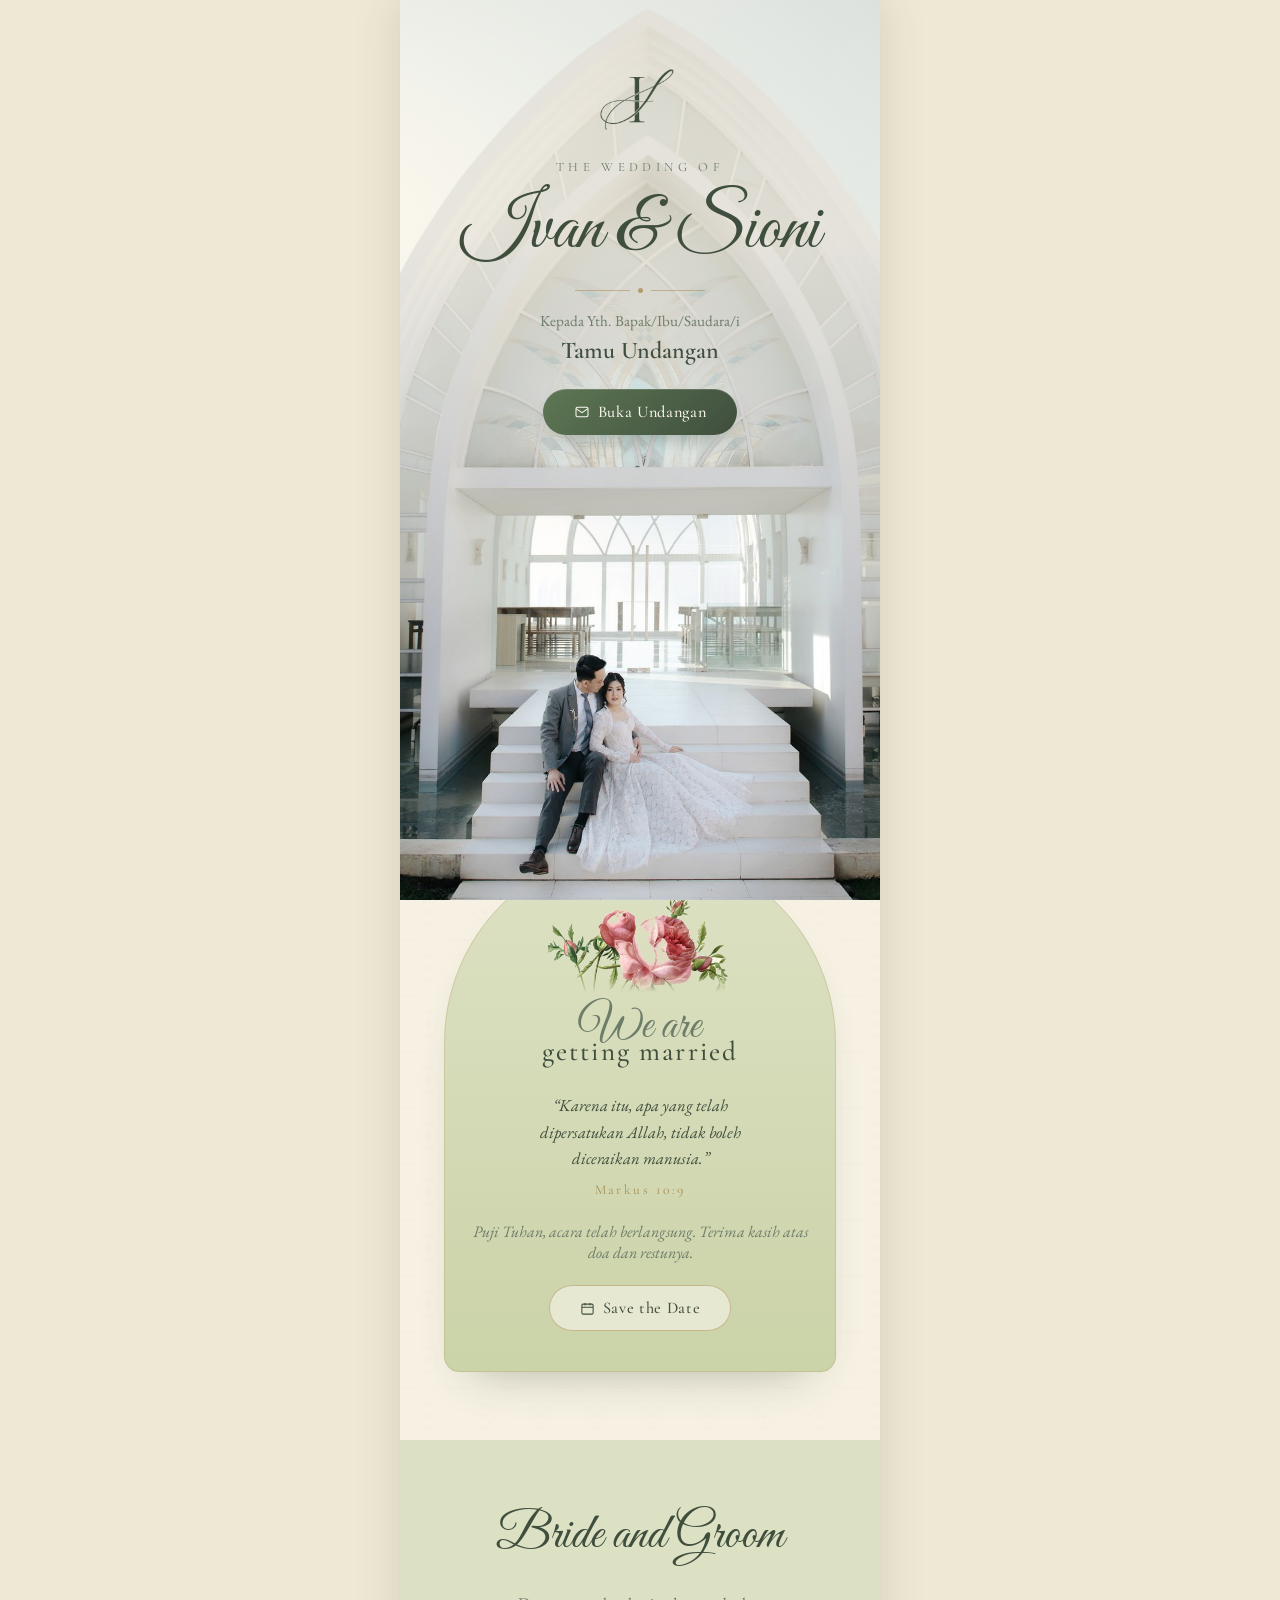
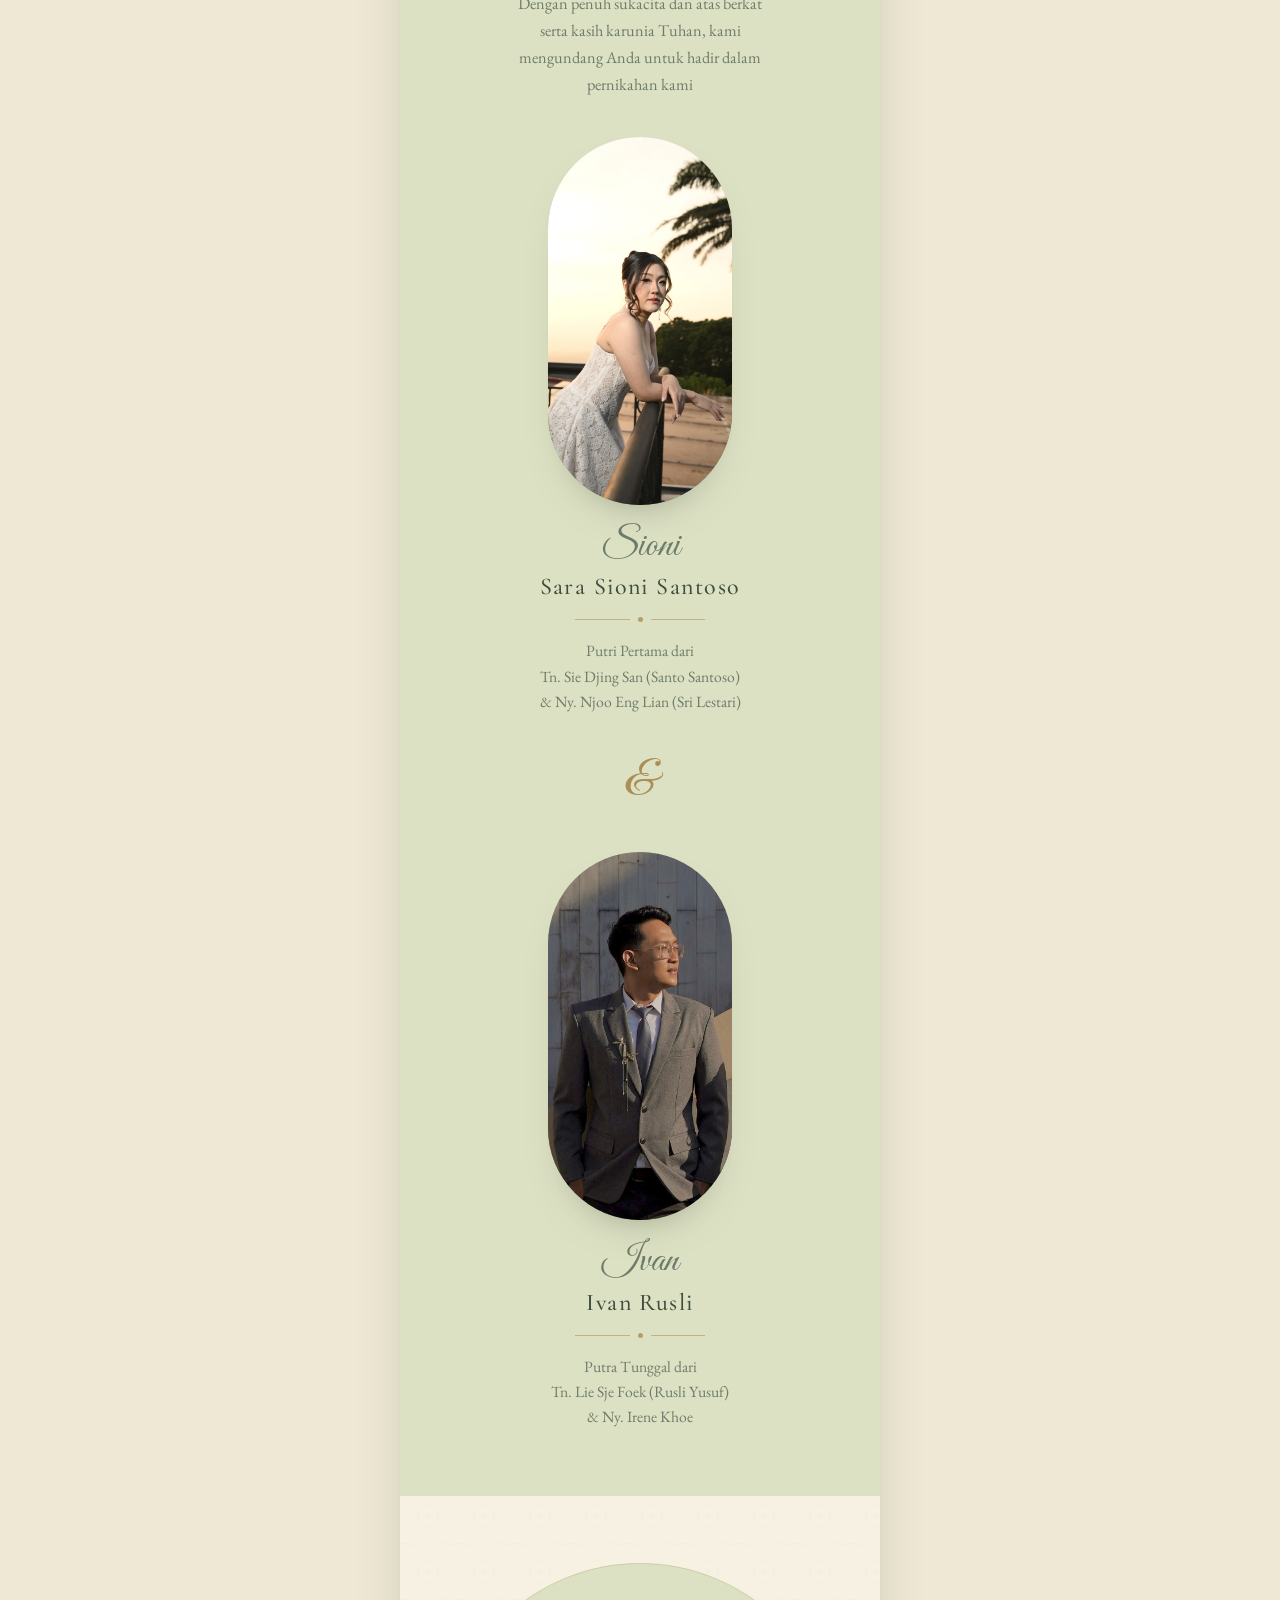
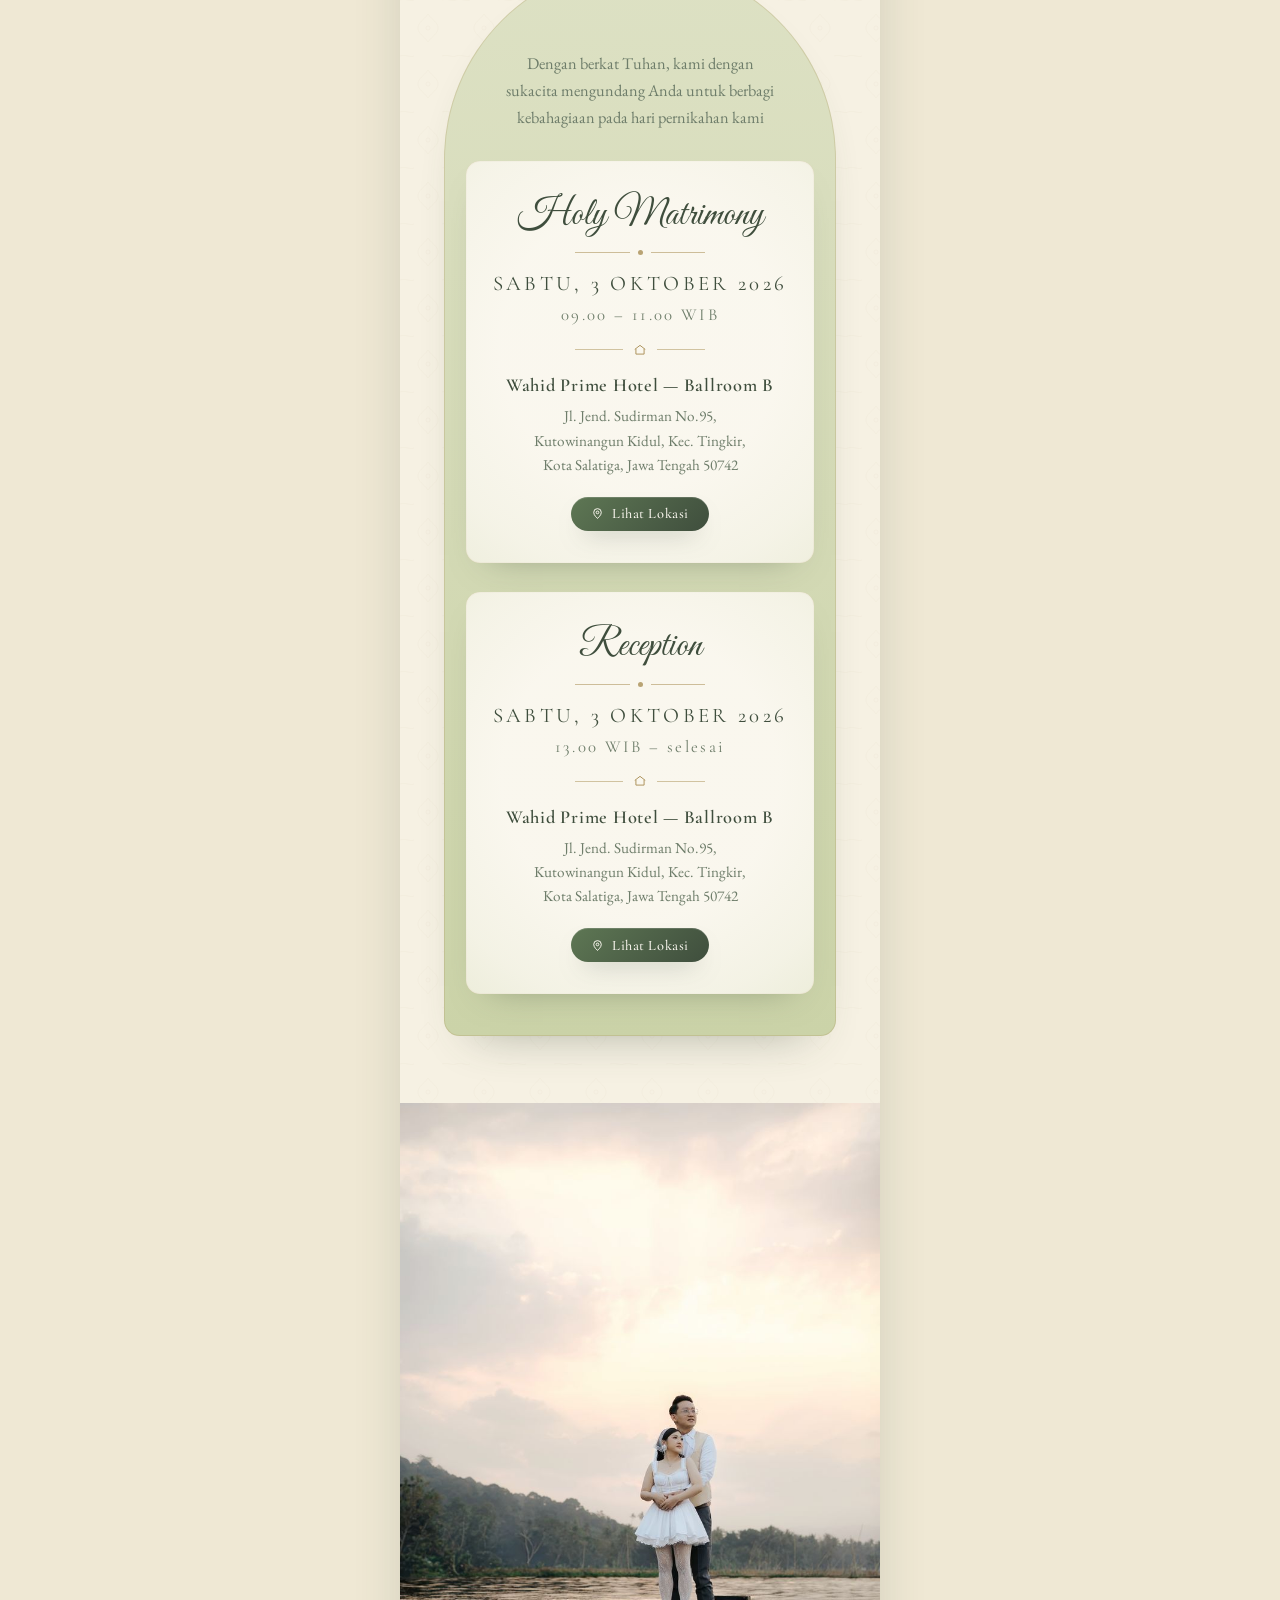
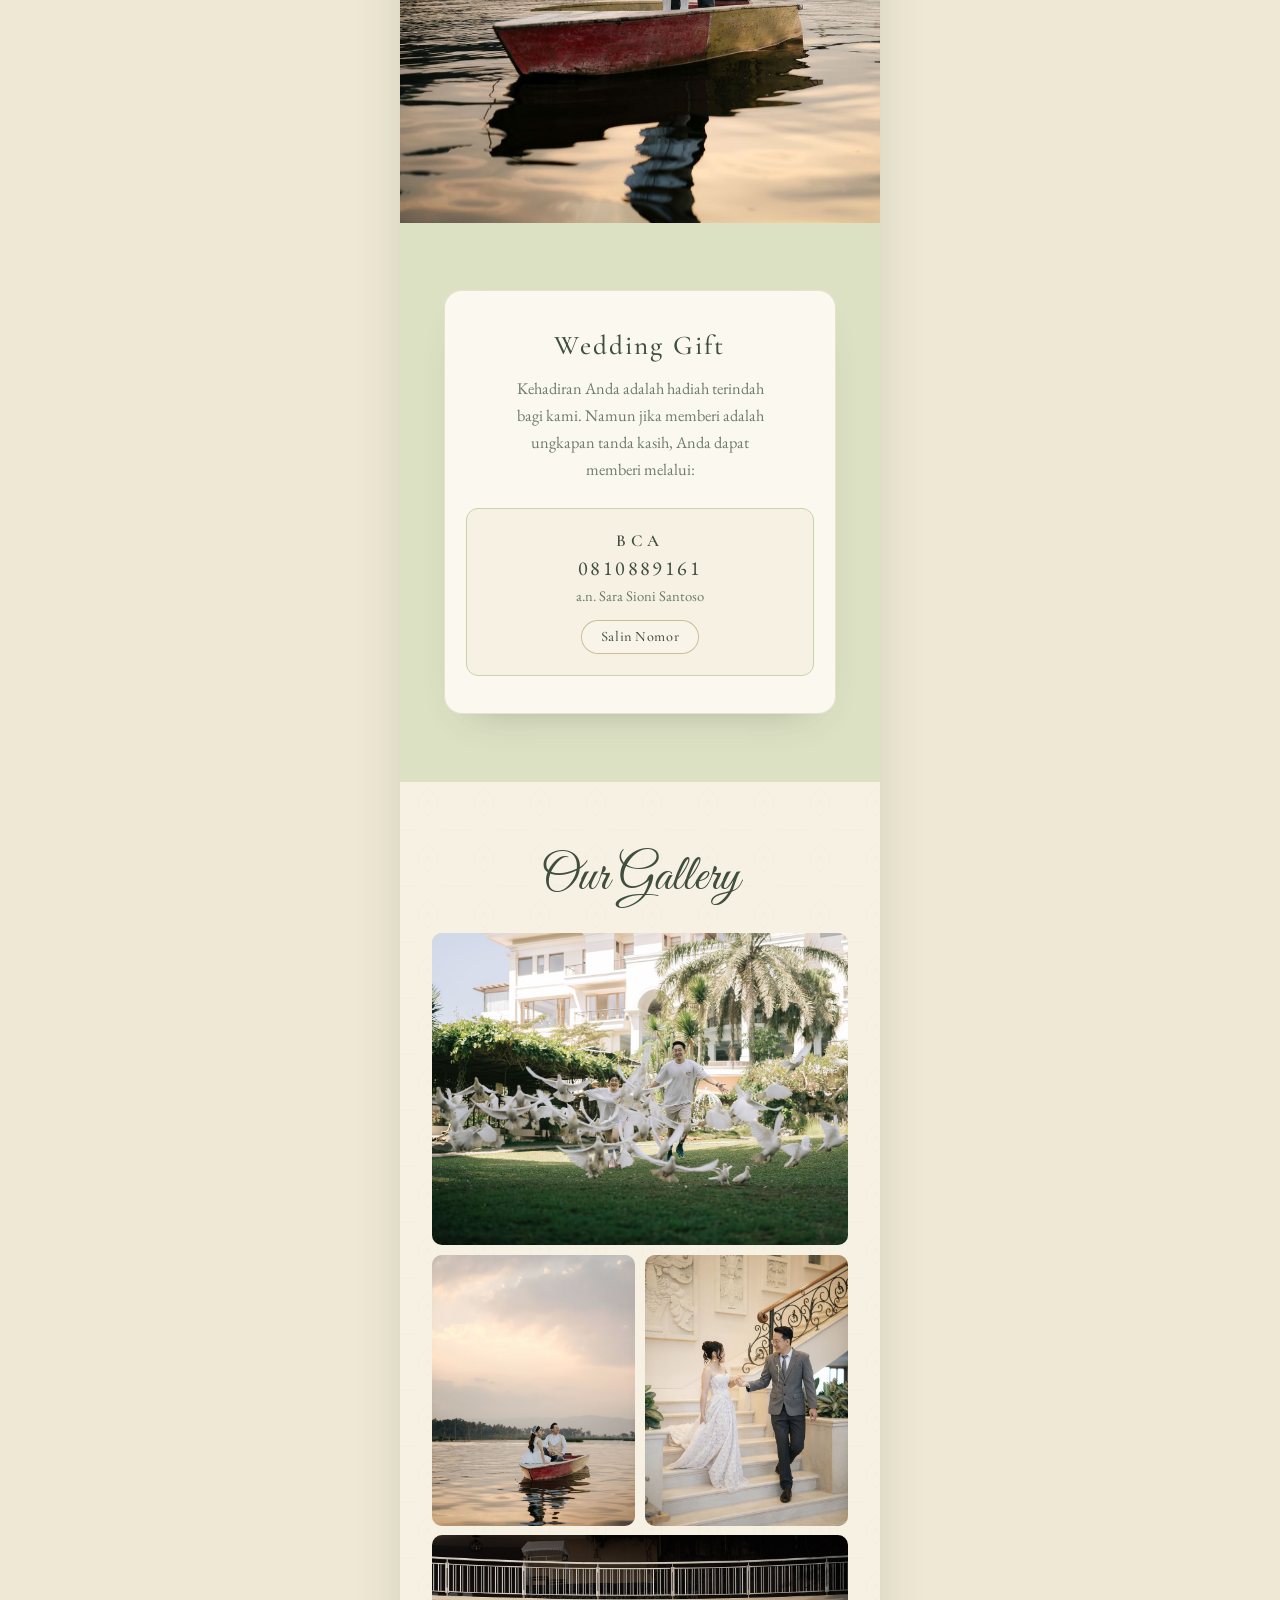
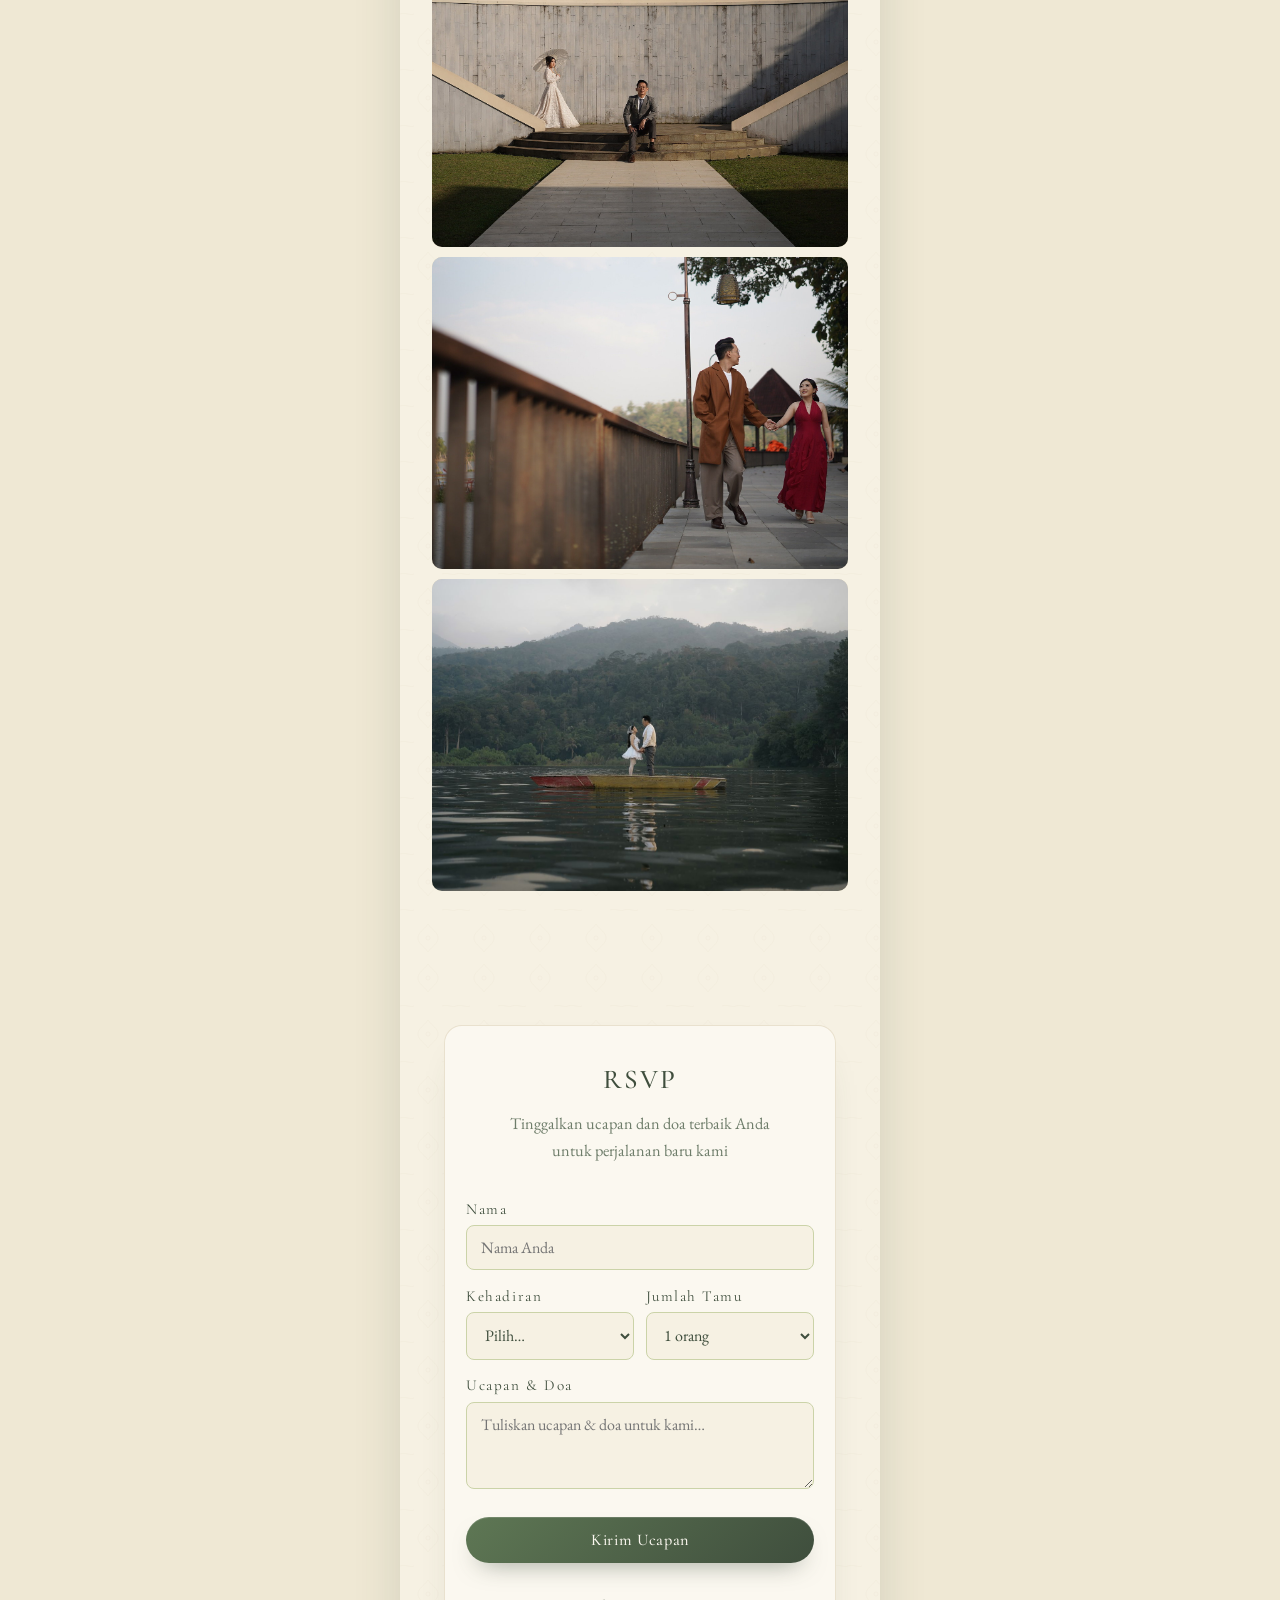
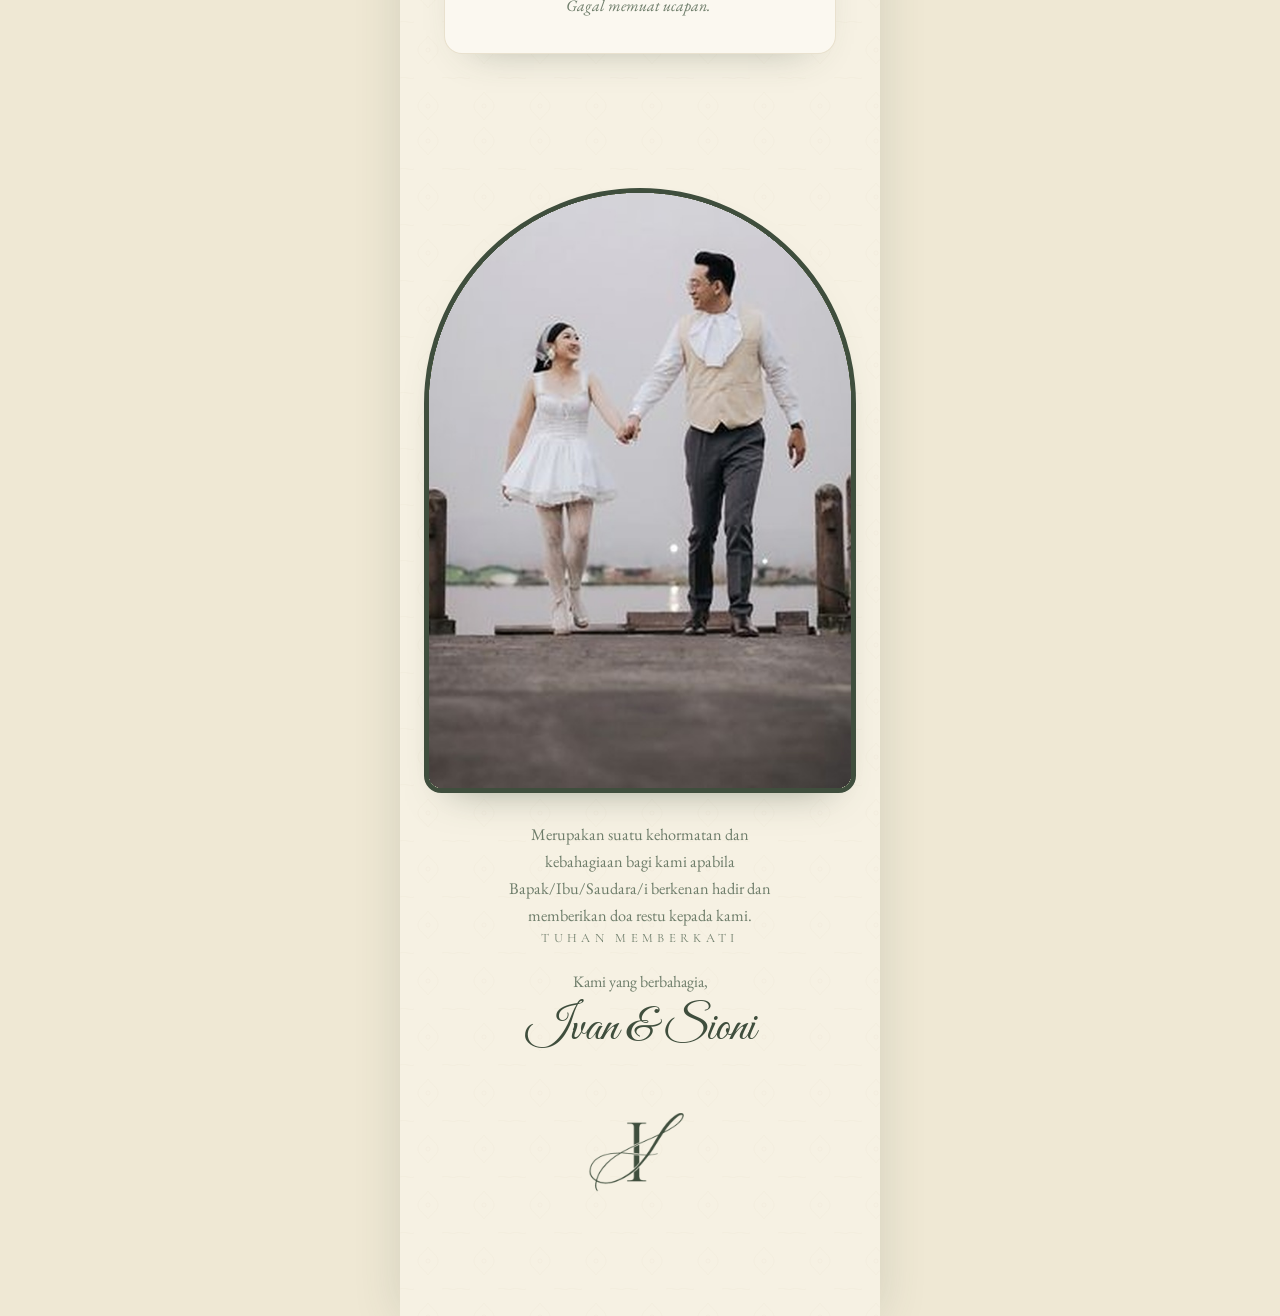
==== commit b5d13467: "Foto penutup width:auto (isi lebar konten kolom) — sesuai permintaan user .arch-photo.big: hapus wid" ====
--- a/index.html
+++ b/index.html
@@ -12,7 +12,7 @@
   <link rel="preconnect" href="https://fonts.googleapis.com" />
   <link rel="preconnect" href="https://fonts.gstatic.com" crossorigin />
   <link href="https://fonts.googleapis.com/css2?family=Cormorant+Garamond:ital,wght@0,400;0,500;0,600;1,400;1,500&family=EB+Garamond:ital,wght@0,400;0,500;1,400&family=Great+Vibes&display=swap" rel="stylesheet" />
-  <link rel="stylesheet" href="css/style.css?v=fresco57" />
+  <link rel="stylesheet" href="css/style.css?v=fresco59" />
 </head>
 <body class="locked assemble">
 
@@ -521,7 +521,7 @@
   <!-- Toast -->
   <div id="toast" class="toast" role="status" aria-live="polite"></div>
 
-  <script src="js/config.js?v=fresco57"></script>
-  <script src="js/main.js?v=fresco57"></script>
+  <script src="js/config.js?v=fresco59"></script>
+  <script src="js/main.js?v=fresco59"></script>
 </body>
 </html>
--- a/css/style.css
+++ b/css/style.css
@@ -327,12 +327,12 @@
   text-shadow: 0 1px 14px rgba(246, 241, 227, .9);
 }
 .arch-photo.big {
-  width: min(24rem, 92vw);
+  width: auto;
   height: auto;
+  margin-bottom: 1.8rem;
   border: 5px solid var(--ink);
   border-radius: var(--arch-r) var(--arch-r) 18px 18px;
   aspect-ratio: 3 / 4.2;
-  margin-bottom: 1.8rem;
 }
 .arch-photo.big .ph-art { border-radius: inherit; }
 .arch-photo.big img { object-position: 50% 50%; }
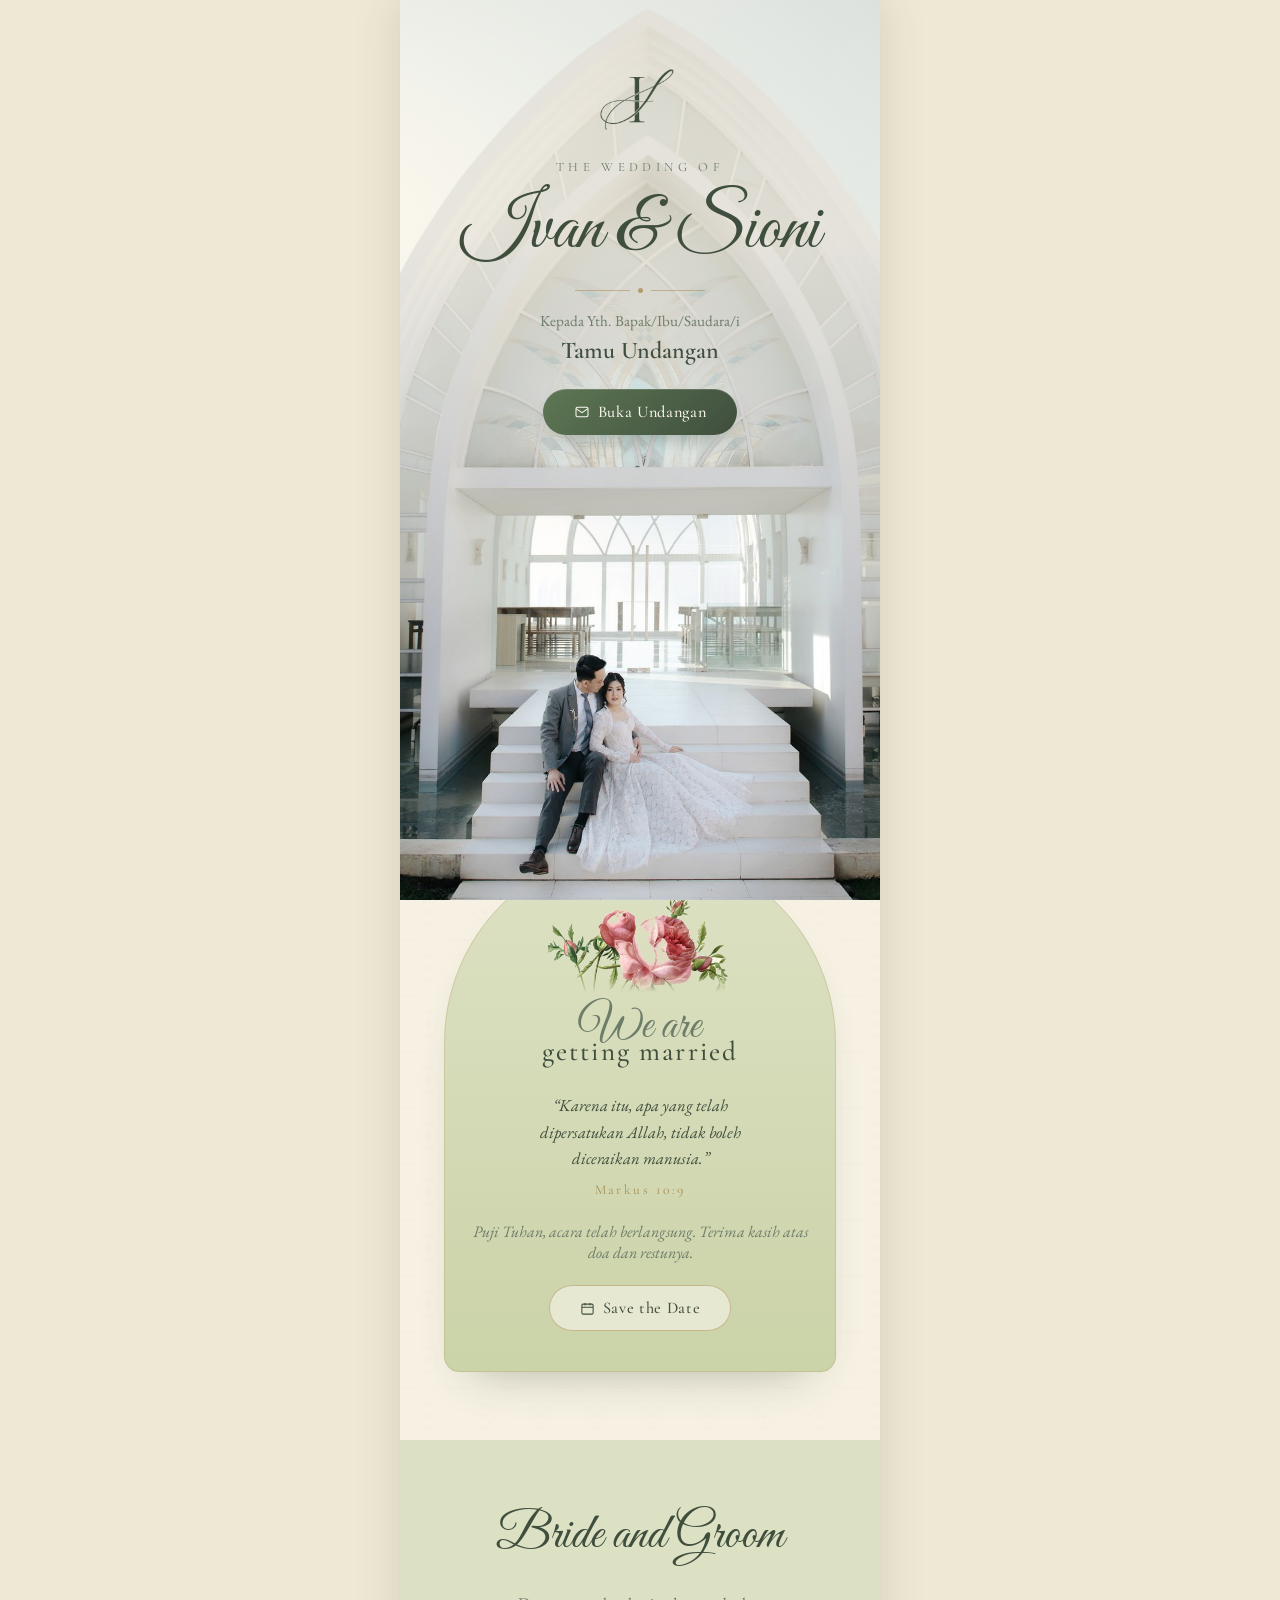
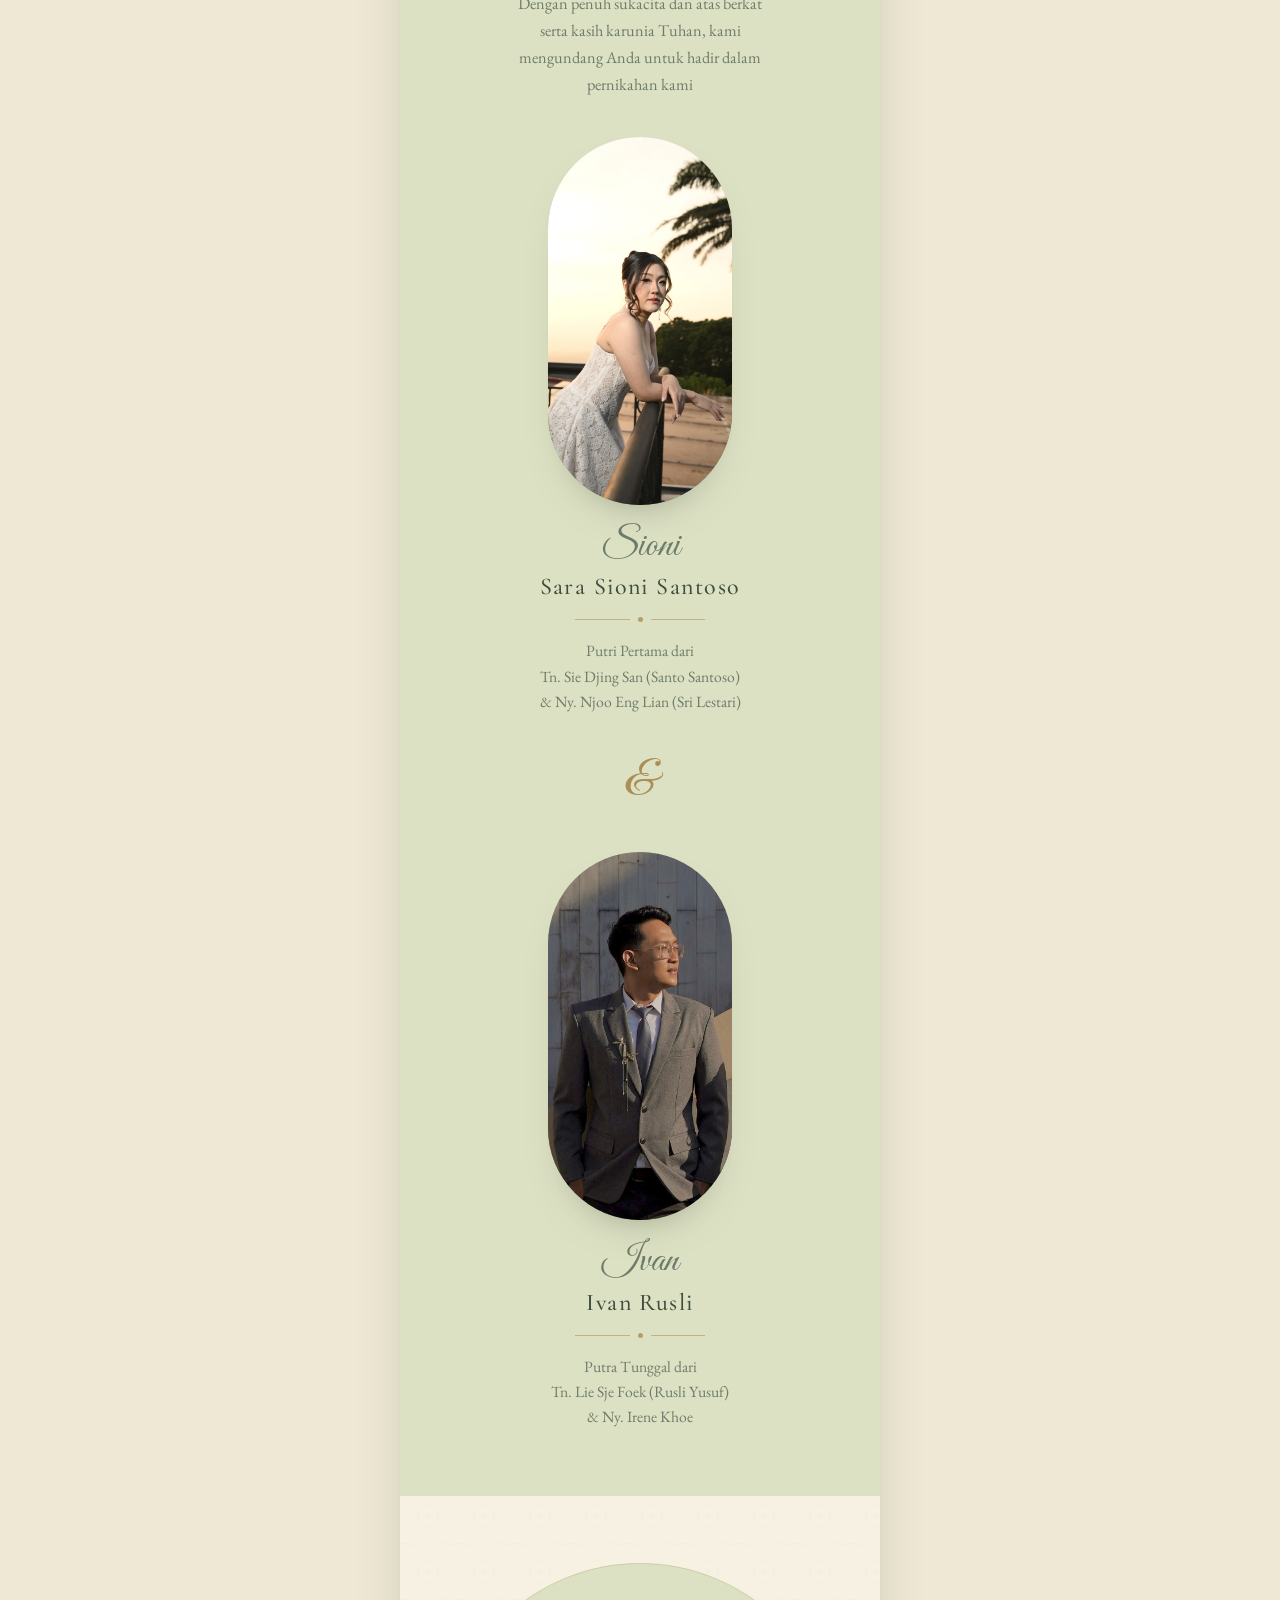
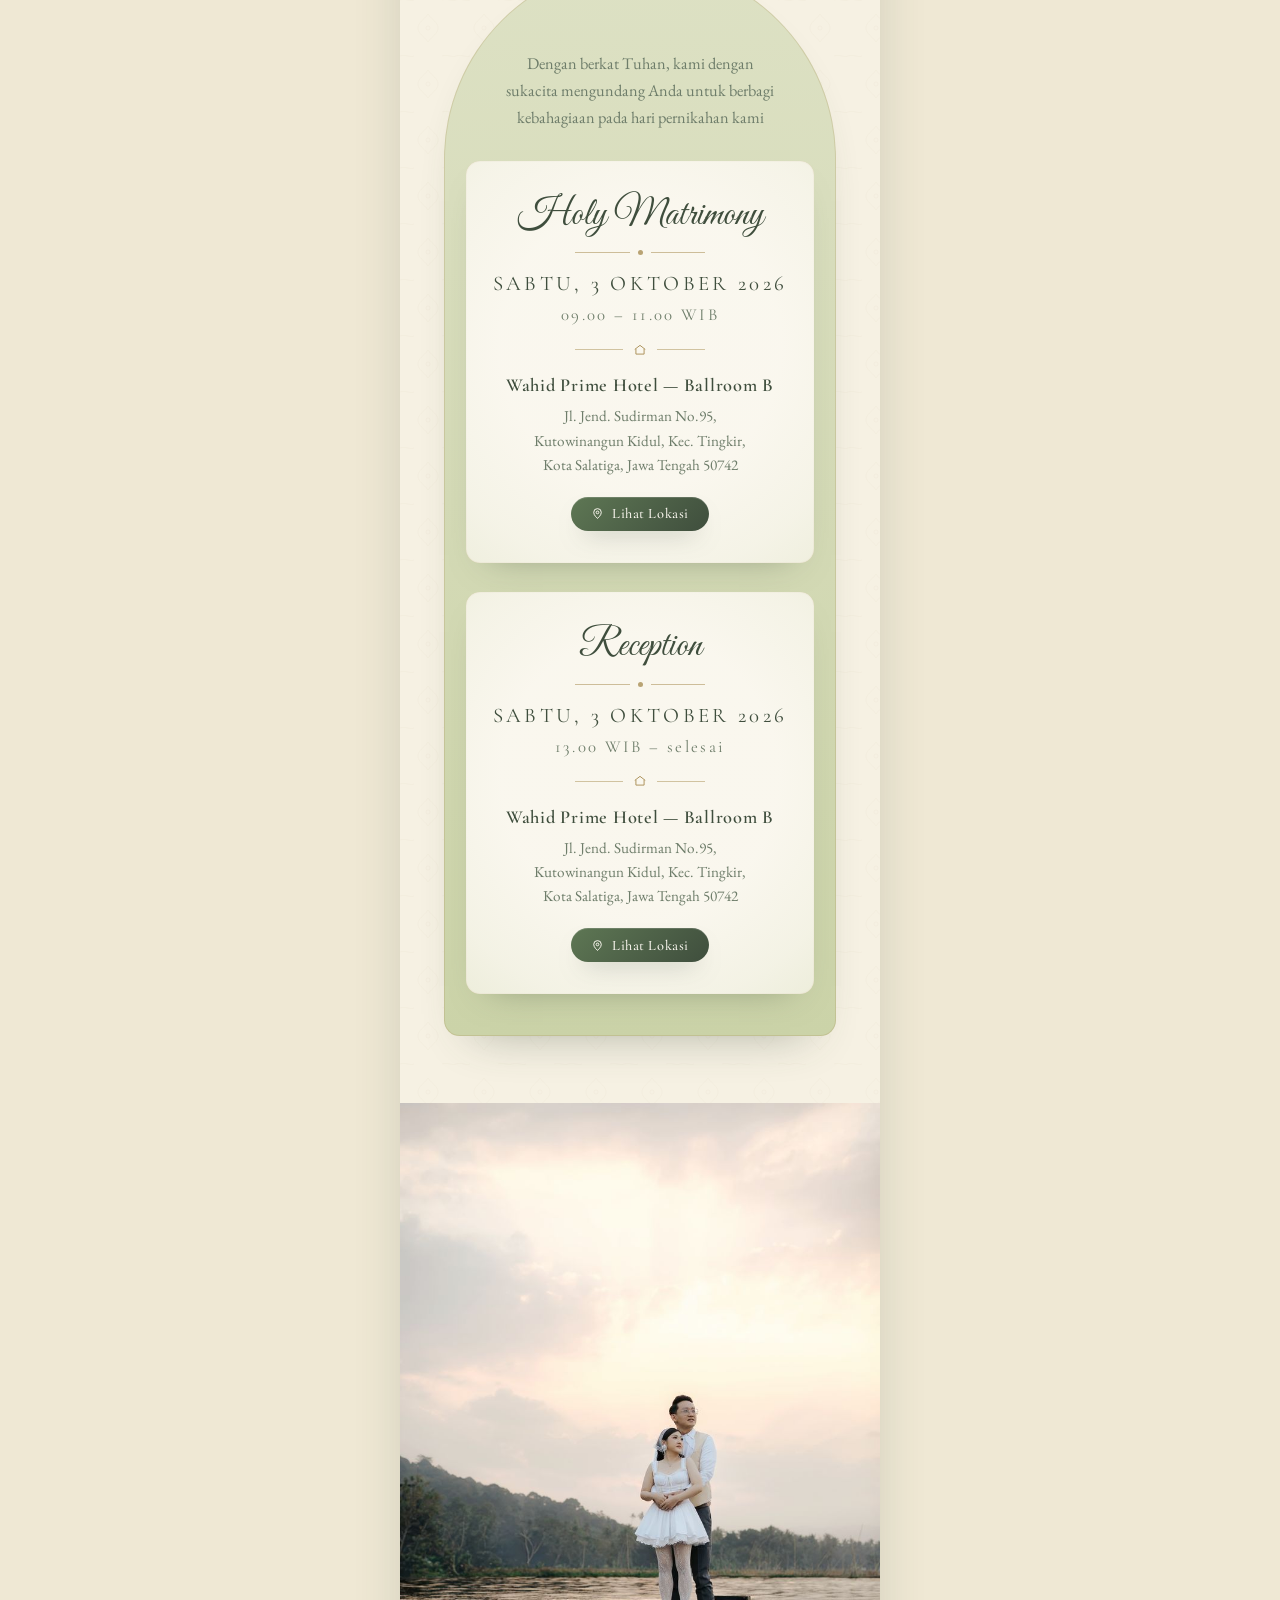
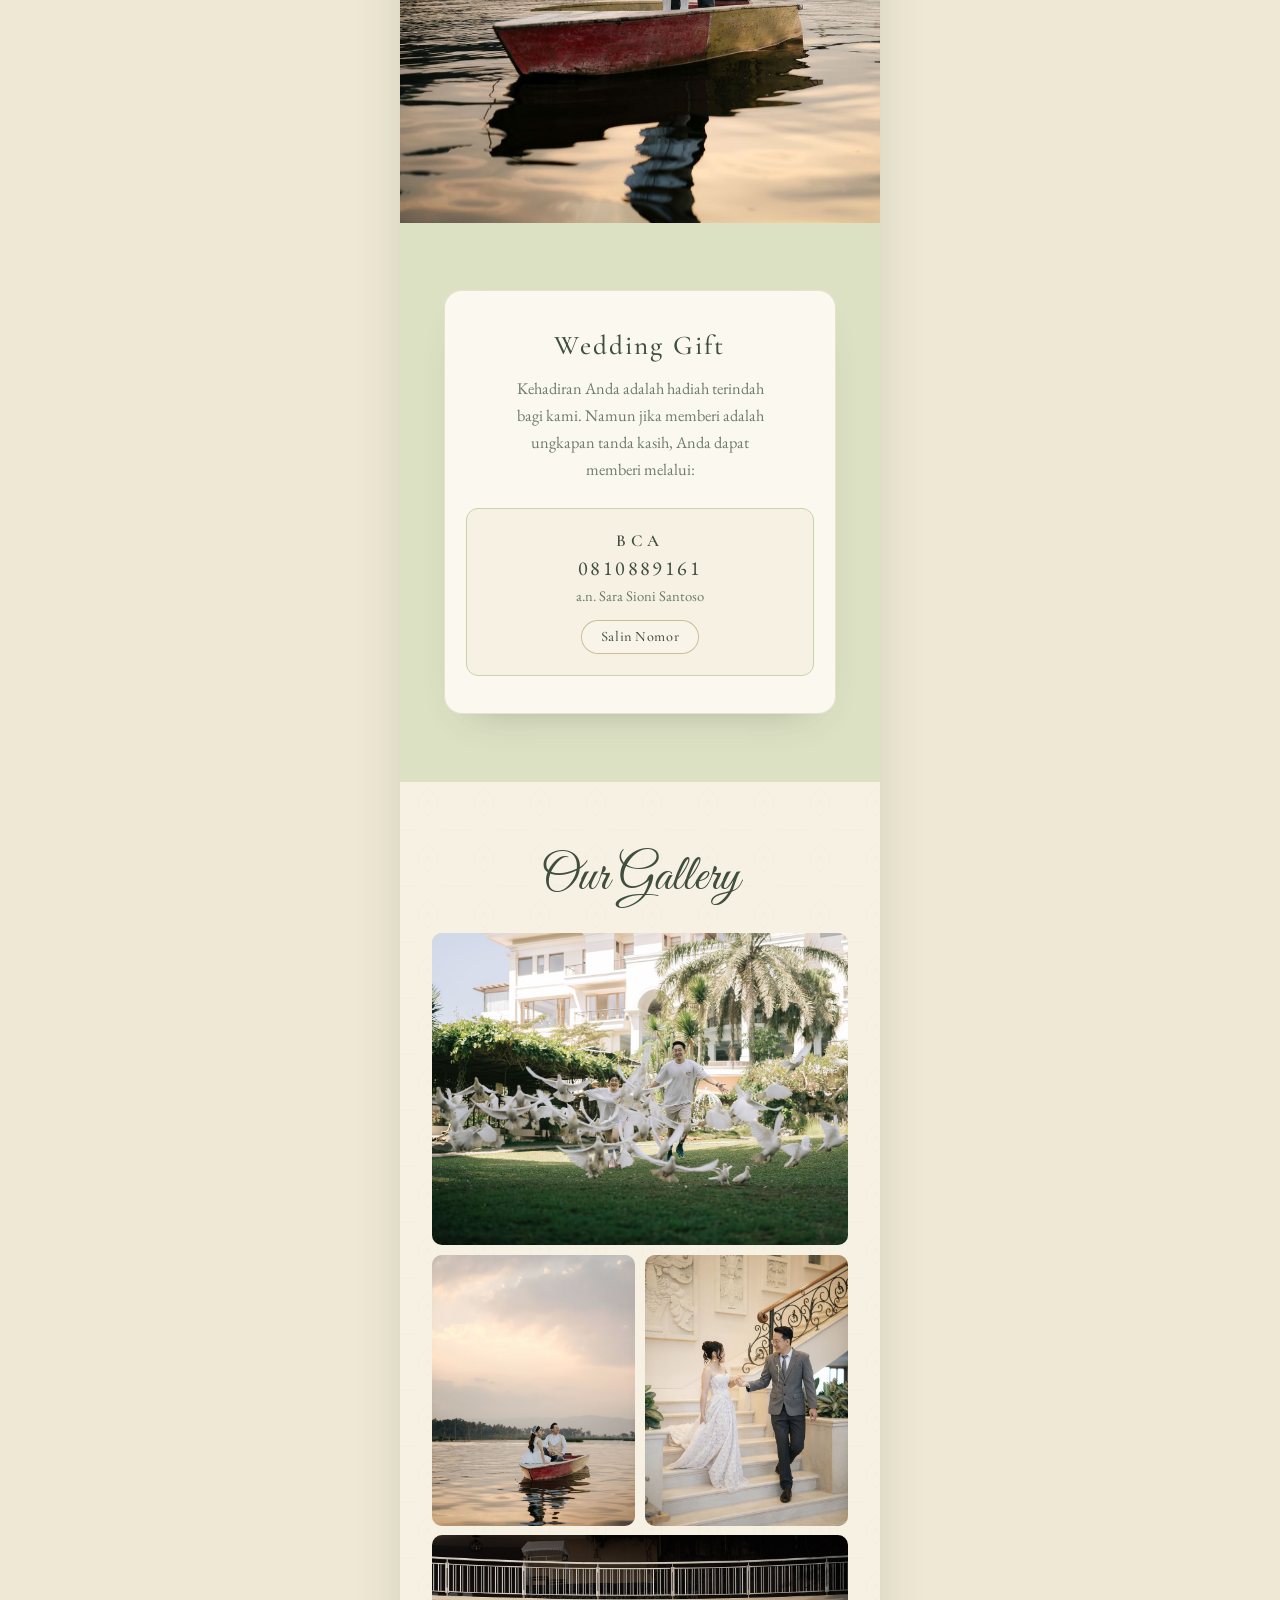
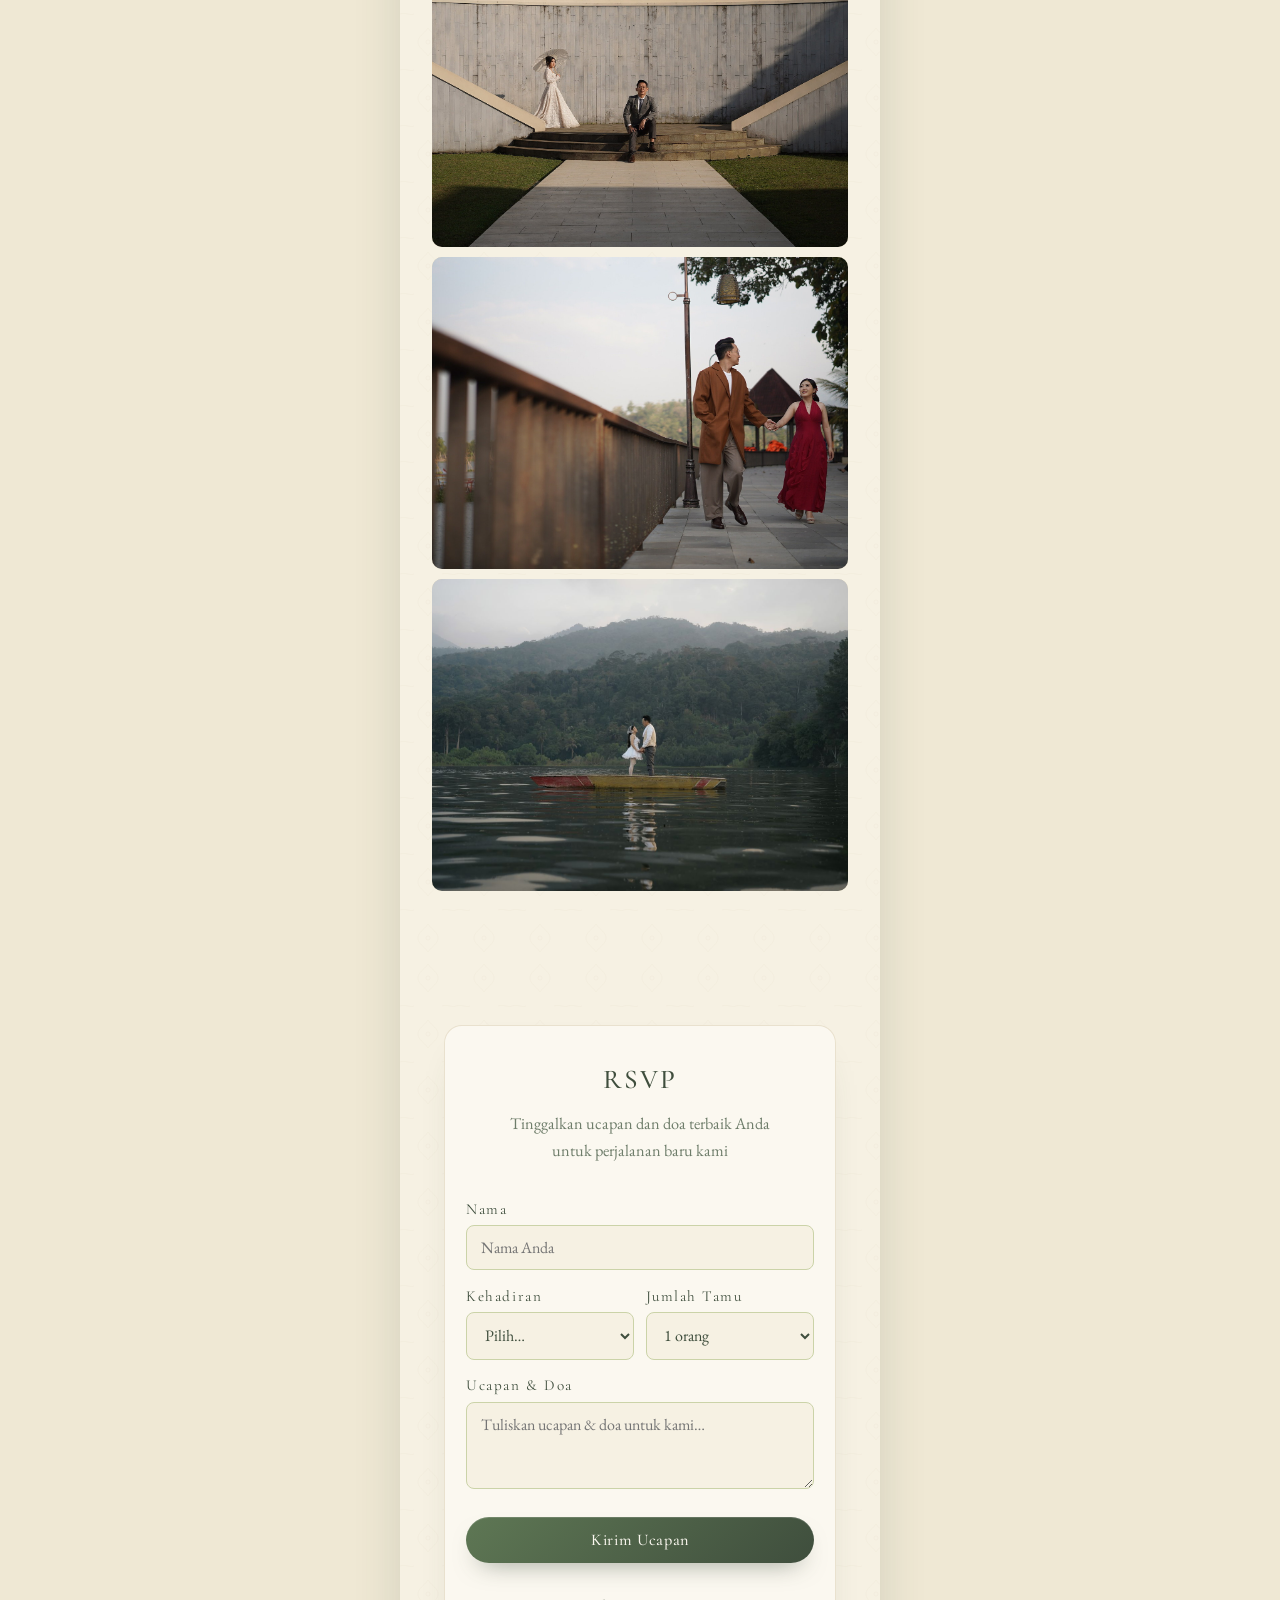
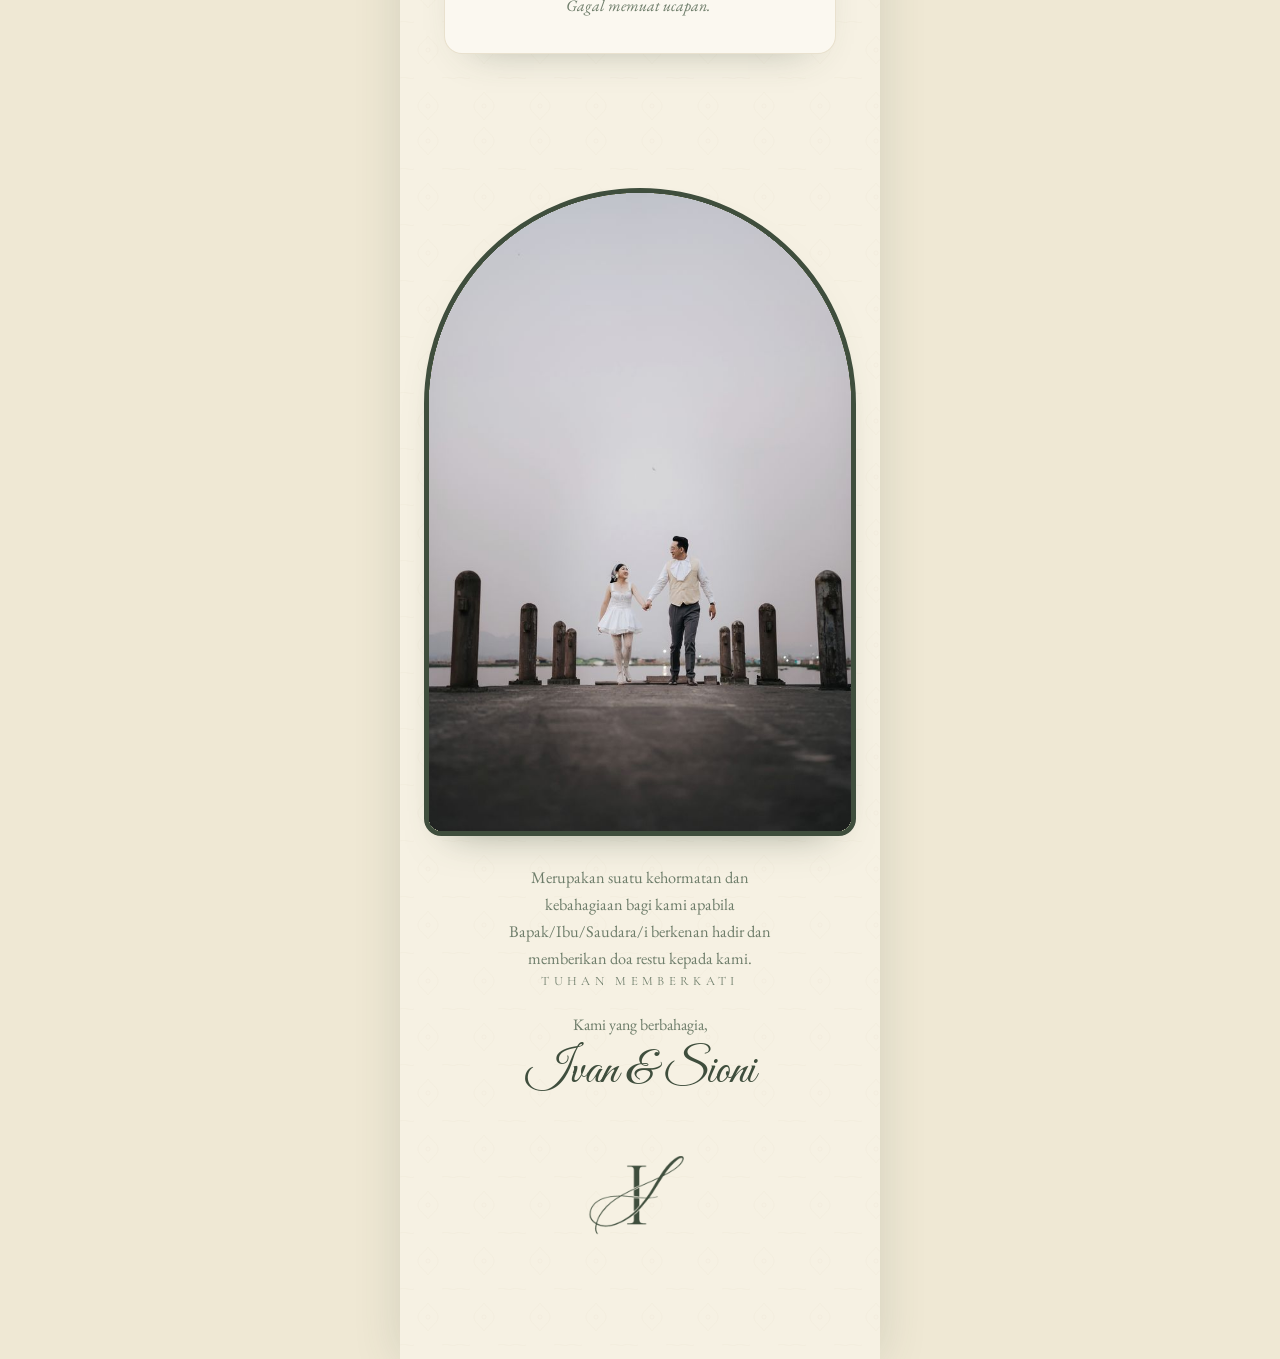
==== commit f89893b4: "Foto penutup: tampilkan foto utuh (bukan close-up) closingPhoto kembali ke gallery-5.jpg (penuh); as" ====
--- a/index.html
+++ b/index.html
@@ -12,7 +12,7 @@
   <link rel="preconnect" href="https://fonts.googleapis.com" />
   <link rel="preconnect" href="https://fonts.gstatic.com" crossorigin />
   <link href="https://fonts.googleapis.com/css2?family=Cormorant+Garamond:ital,wght@0,400;0,500;0,600;1,400;1,500&family=EB+Garamond:ital,wght@0,400;0,500;1,400&family=Great+Vibes&display=swap" rel="stylesheet" />
-  <link rel="stylesheet" href="css/style.css?v=fresco59" />
+  <link rel="stylesheet" href="css/style.css?v=fresco60" />
 </head>
 <body class="locked assemble">
 
@@ -521,7 +521,7 @@
   <!-- Toast -->
   <div id="toast" class="toast" role="status" aria-live="polite"></div>
 
-  <script src="js/config.js?v=fresco59"></script>
-  <script src="js/main.js?v=fresco59"></script>
+  <script src="js/config.js?v=fresco60"></script>
+  <script src="js/main.js?v=fresco60"></script>
 </body>
 </html>
--- a/css/style.css
+++ b/css/style.css
@@ -332,7 +332,7 @@
   margin-bottom: 1.8rem;
   border: 5px solid var(--ink);
   border-radius: var(--arch-r) var(--arch-r) 18px 18px;
-  aspect-ratio: 3 / 4.2;
+  aspect-ratio: 2 / 3;
 }
 .arch-photo.big .ph-art { border-radius: inherit; }
 .arch-photo.big img { object-position: 50% 50%; }
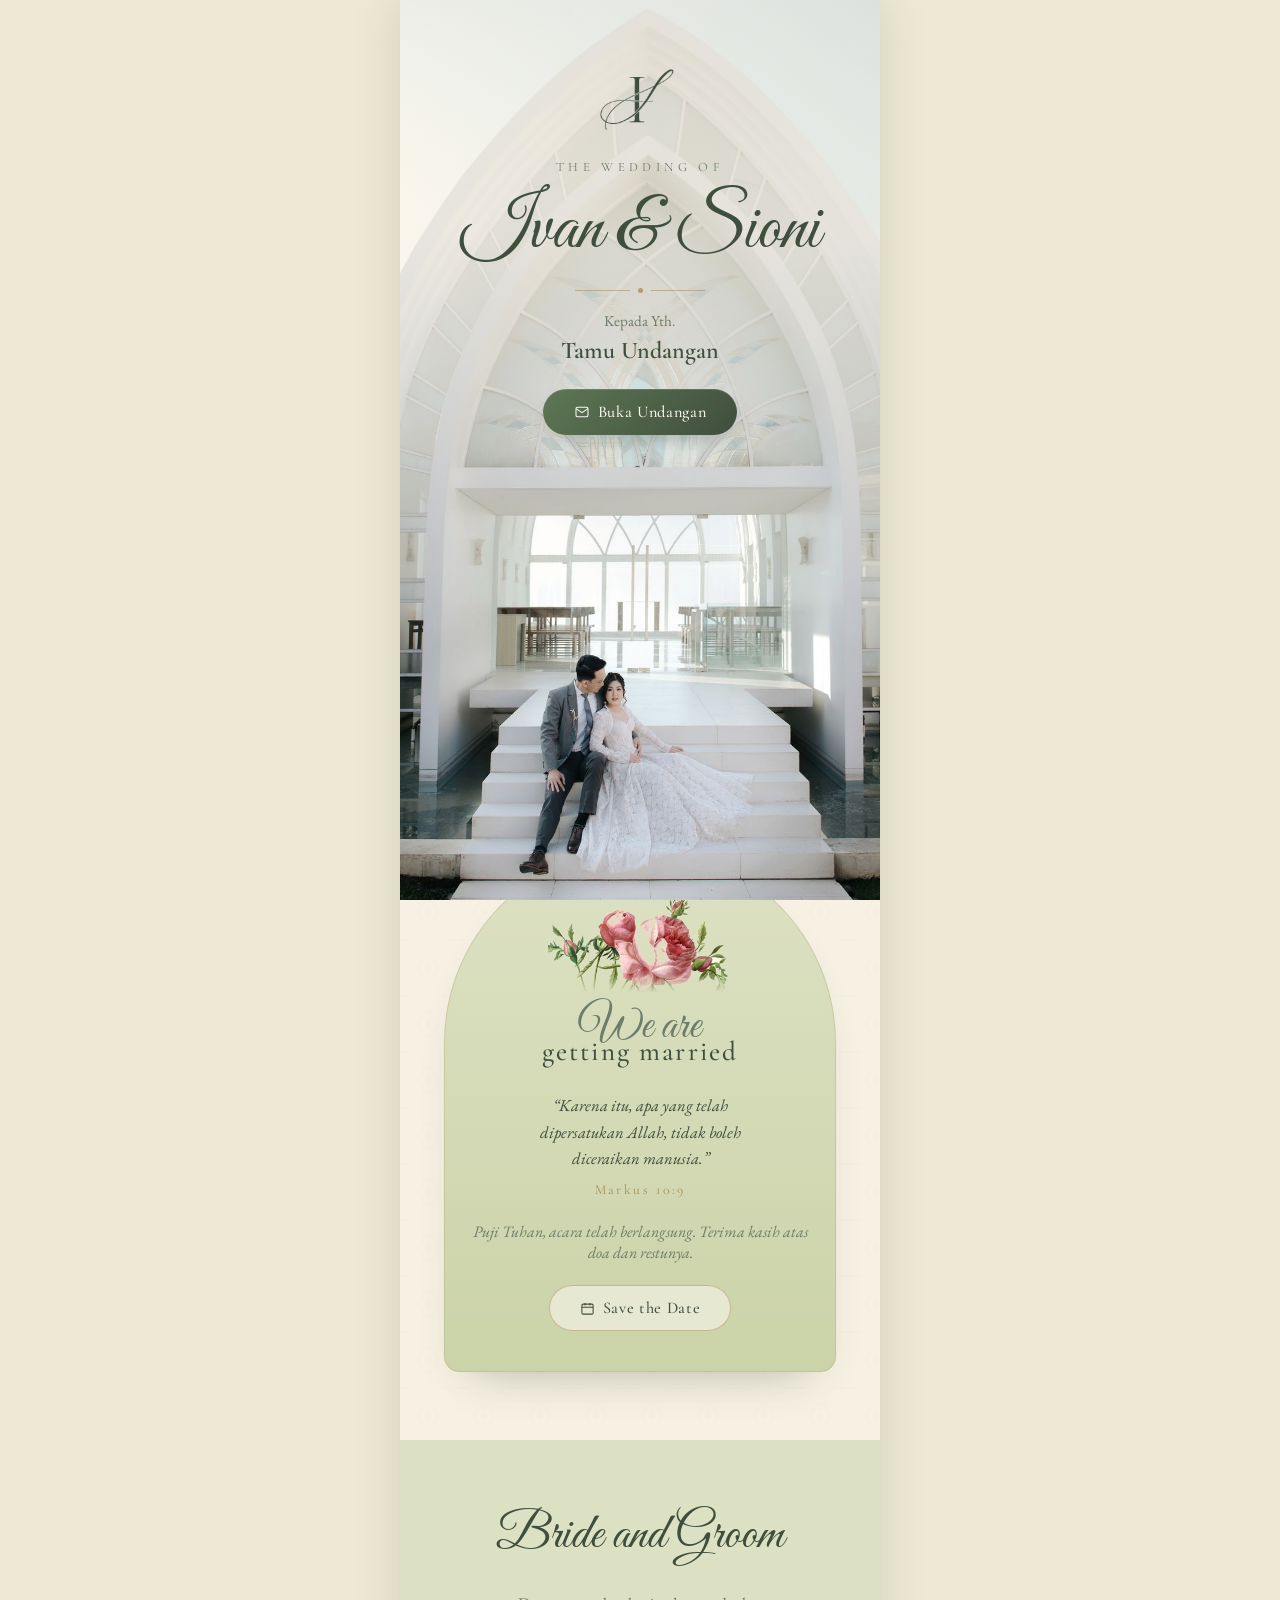
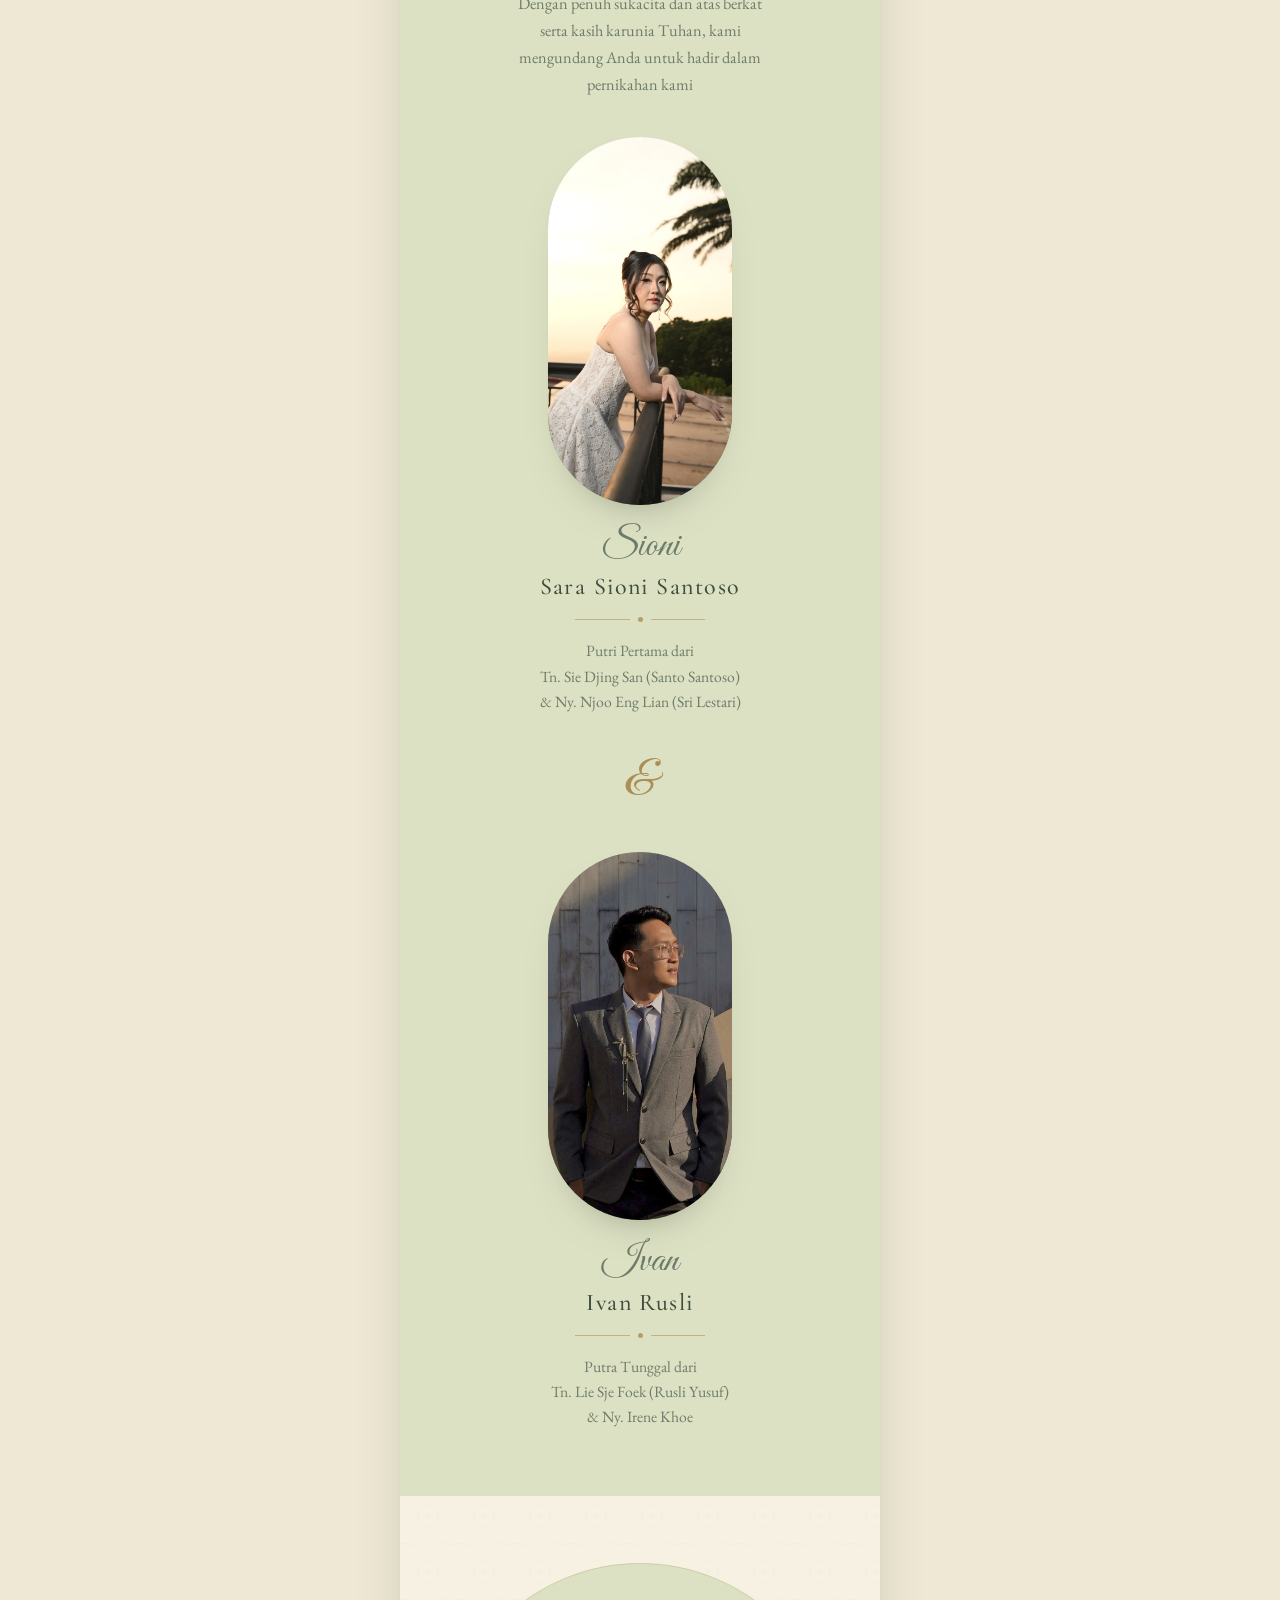
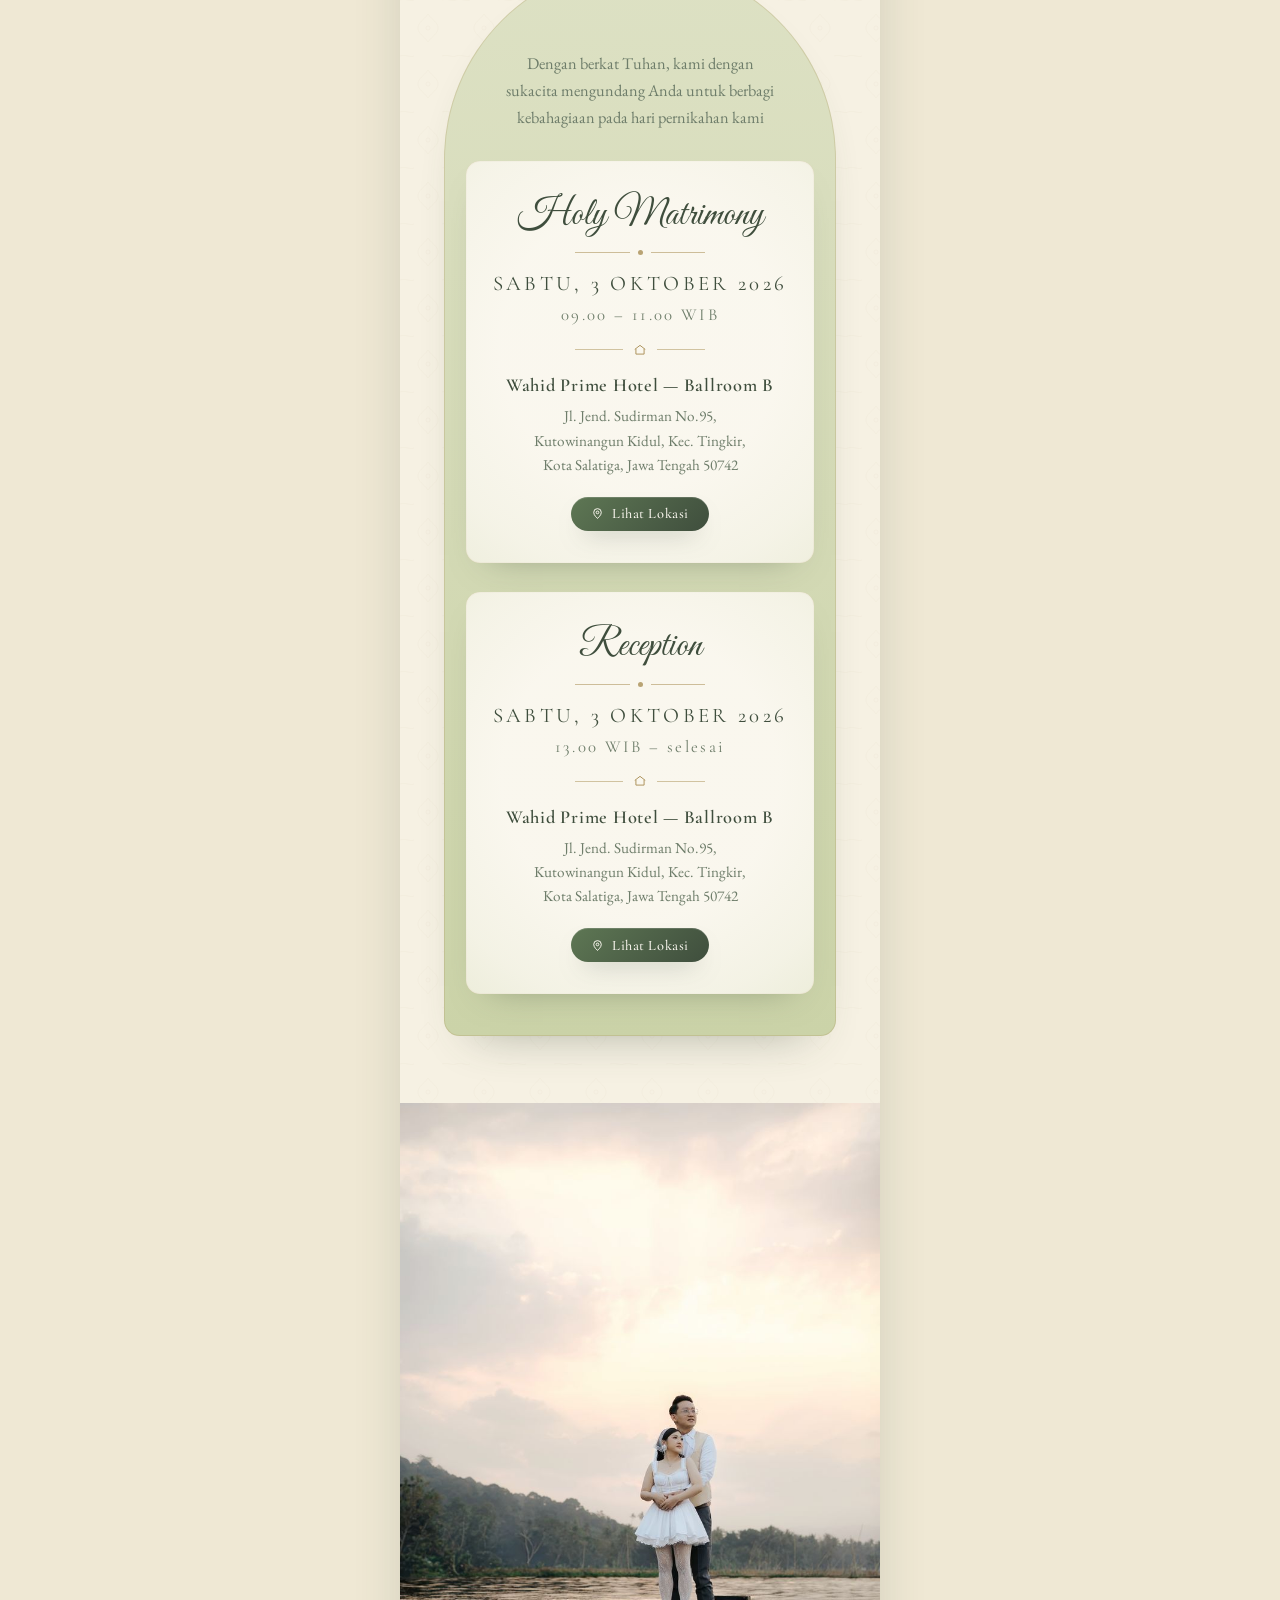
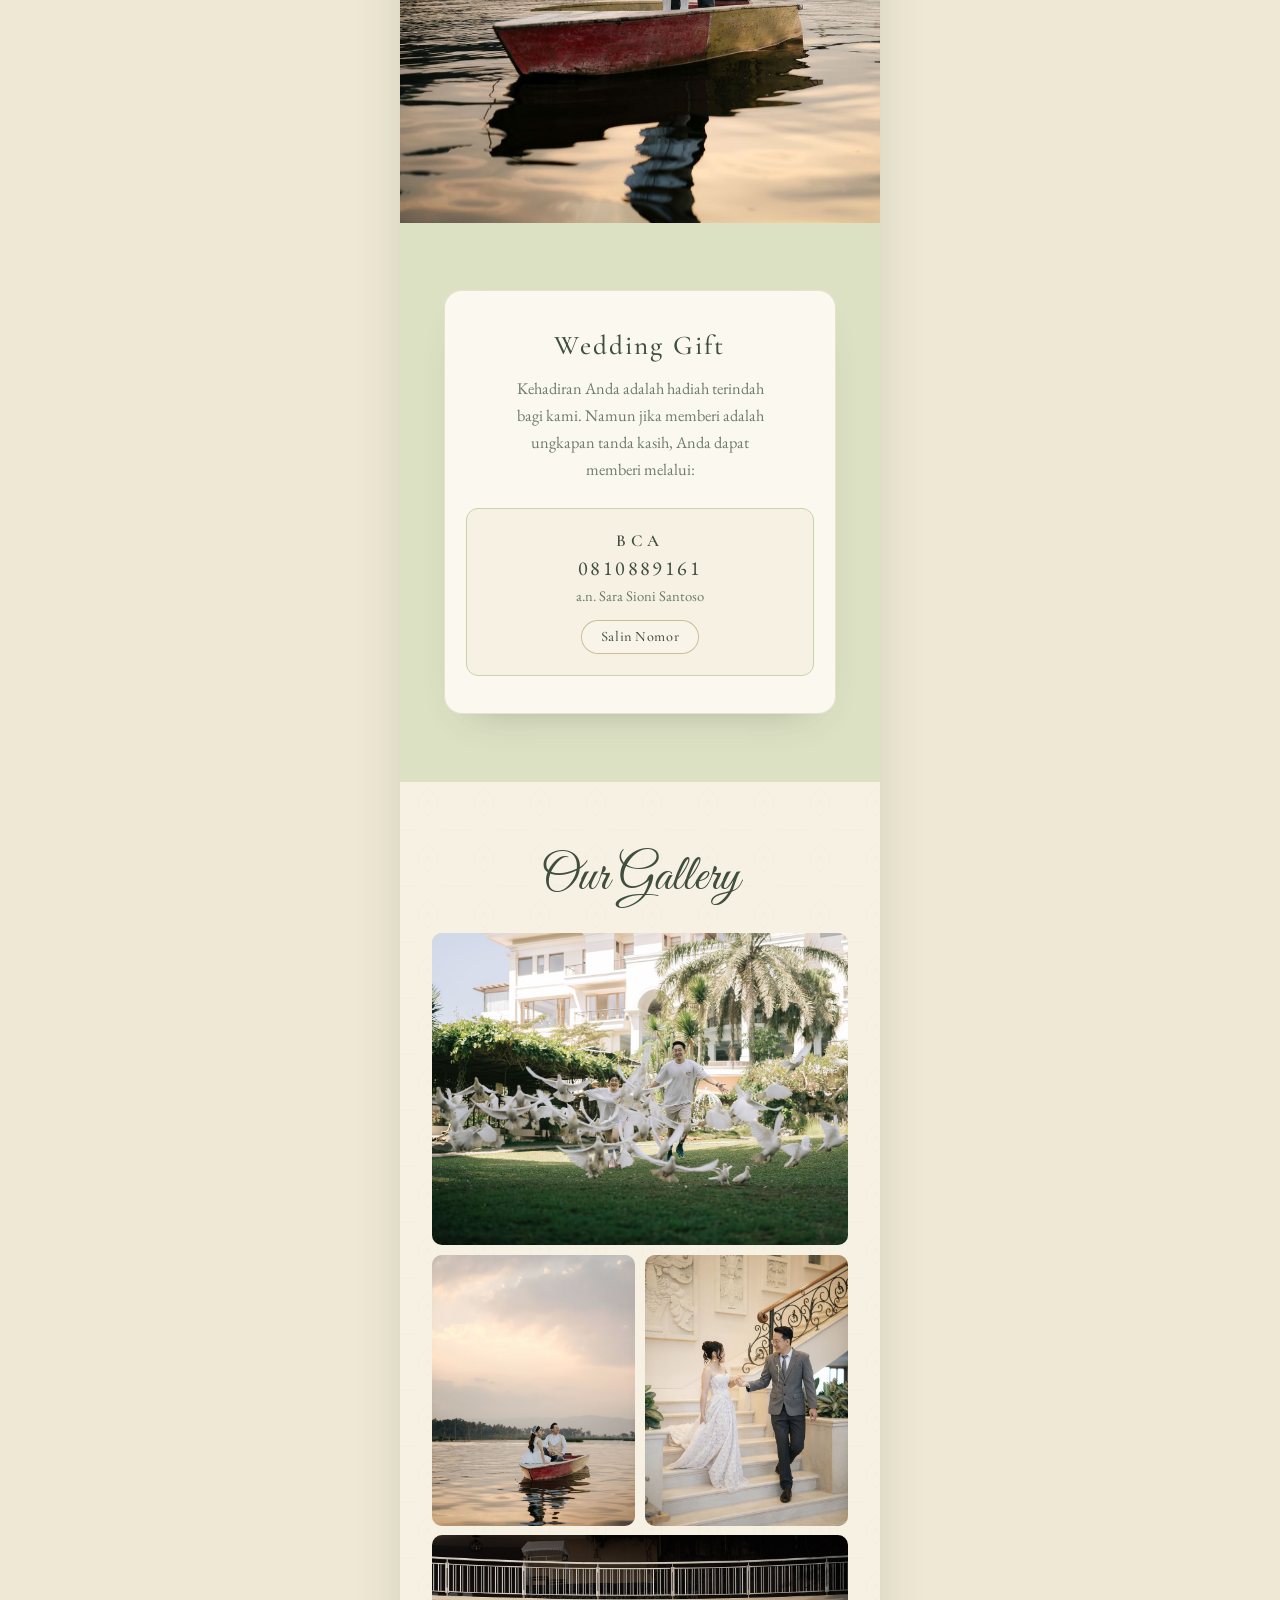
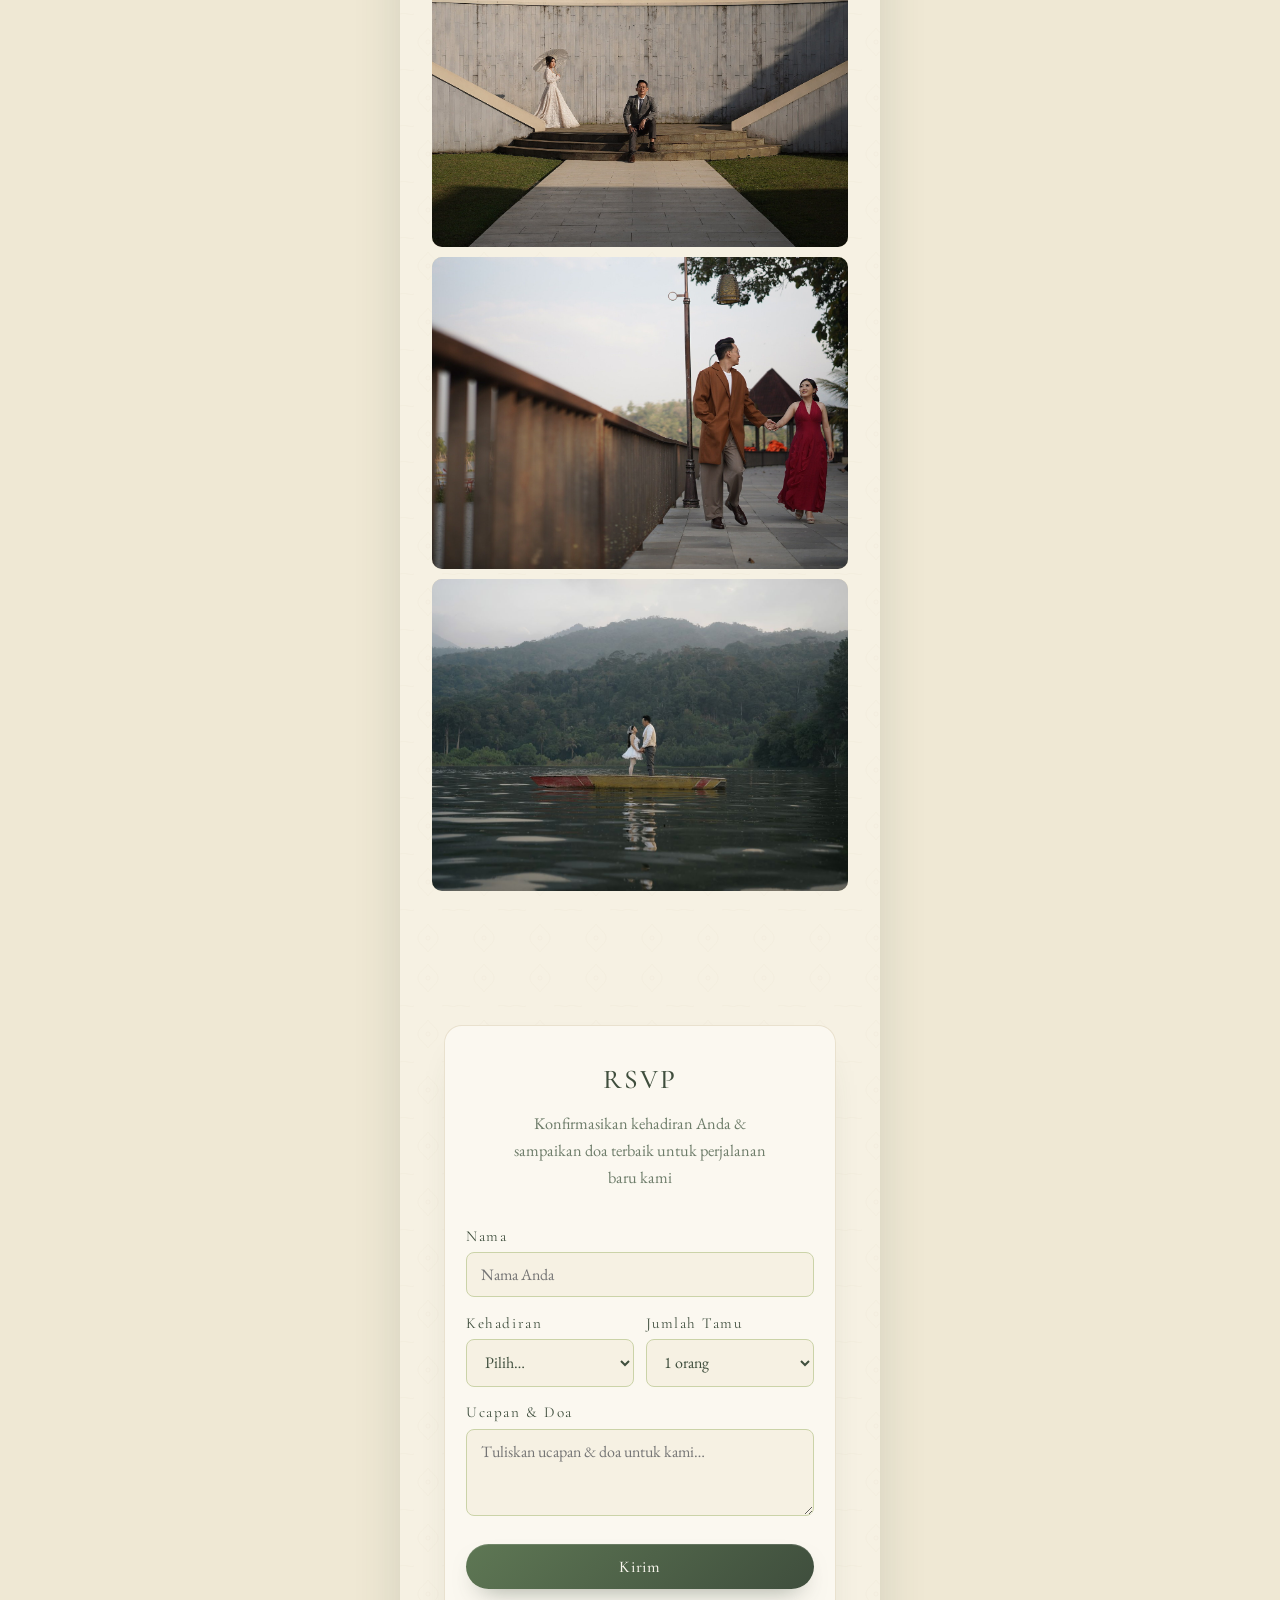
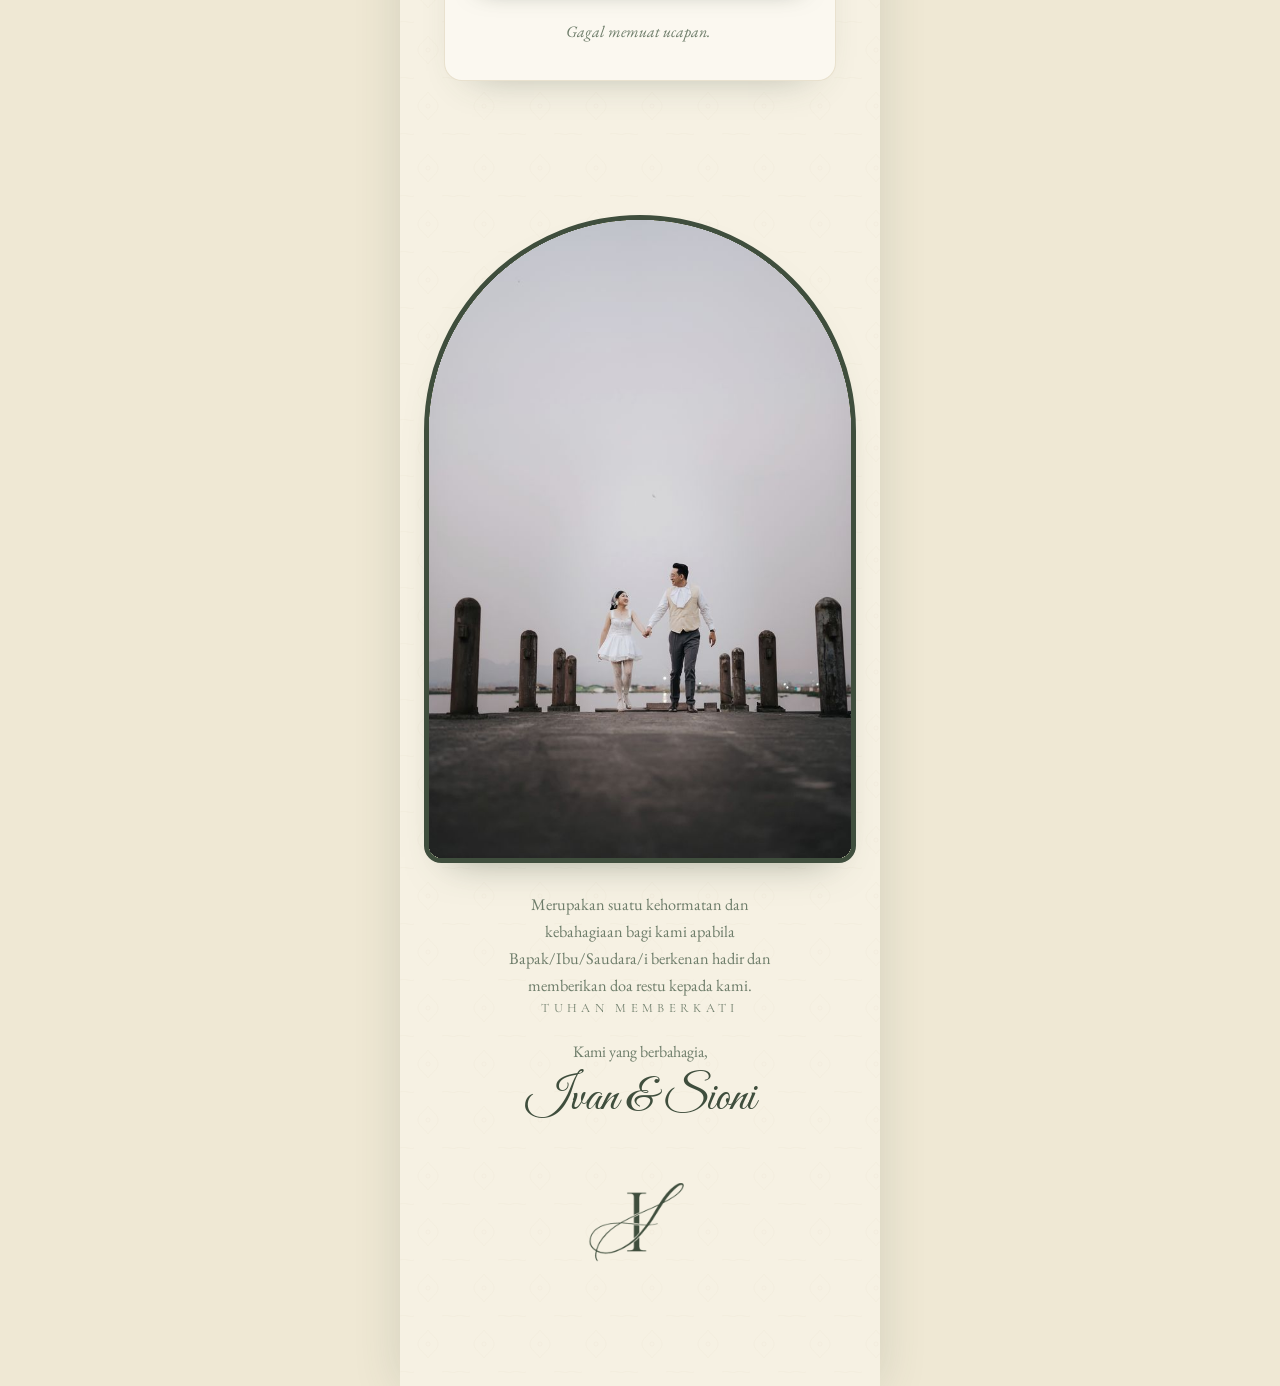
==== commit 22ac9519: "Salam & RSVP: "Kepada Yth." tanpa Bapak/Ibu/Saudara/i, subtext RSVP sebut konfirmasi kehadiran, tomb" ====
--- a/index.html
+++ b/index.html
@@ -276,7 +276,7 @@
       <p class="eyebrow cv" style="--d:.15s">The Wedding Of</p>
       <h1 class="script cover-names cv" style="--d:.35s">Ivan <span class="amp">&amp;</span> Sioni</h1>
       <div class="rule-dot cv" style="--d:.55s"><span></span></div>
-      <p class="to-label cv" style="--d:.7s">Kepada Yth. Bapak/Ibu/Saudara/i</p>
+      <p class="to-label cv" style="--d:.7s">Kepada Yth.</p>
       <p id="guest-name" class="guest-name cv" style="--d:.85s">Tamu Undangan</p>
       <button id="open-btn" class="btn shine cv" style="--d:1s">
         <svg viewBox="0 0 24 24" width="16" height="16" fill="none" stroke="currentColor" stroke-width="1.6" aria-hidden="true"><rect x="3" y="5" width="18" height="14" rx="2"/><path d="M3 7l9 6 9-6"/></svg>
@@ -454,7 +454,7 @@
     <section class="panel panel-cream texture">
       <div class="plain-card rv">
         <h2 class="serif-title">RSVP</h2>
-        <p class="section-intro">Tinggalkan ucapan dan doa terbaik Anda untuk perjalanan baru kami</p>
+        <p class="section-intro">Konfirmasikan kehadiran Anda &amp; sampaikan doa terbaik untuk perjalanan baru kami</p>
         <form id="rsvp-form" class="rsvp-form">
           <label for="rsvp-name">Nama</label>
           <input type="text" id="rsvp-name" name="name" placeholder="Nama Anda" required maxlength="60" autocomplete="name" />
@@ -479,7 +479,7 @@
           </div>
           <label for="rsvp-message">Ucapan &amp; Doa</label>
           <textarea id="rsvp-message" name="message" rows="3" placeholder="Tuliskan ucapan & doa untuk kami…" maxlength="500"></textarea>
-          <button type="submit" class="btn btn-submit">Kirim Ucapan</button>
+          <button type="submit" class="btn btn-submit">Kirim</button>
         </form>
         <div id="wishes" class="wishes">
           <p class="wishes-empty">Memuat ucapan…</p>
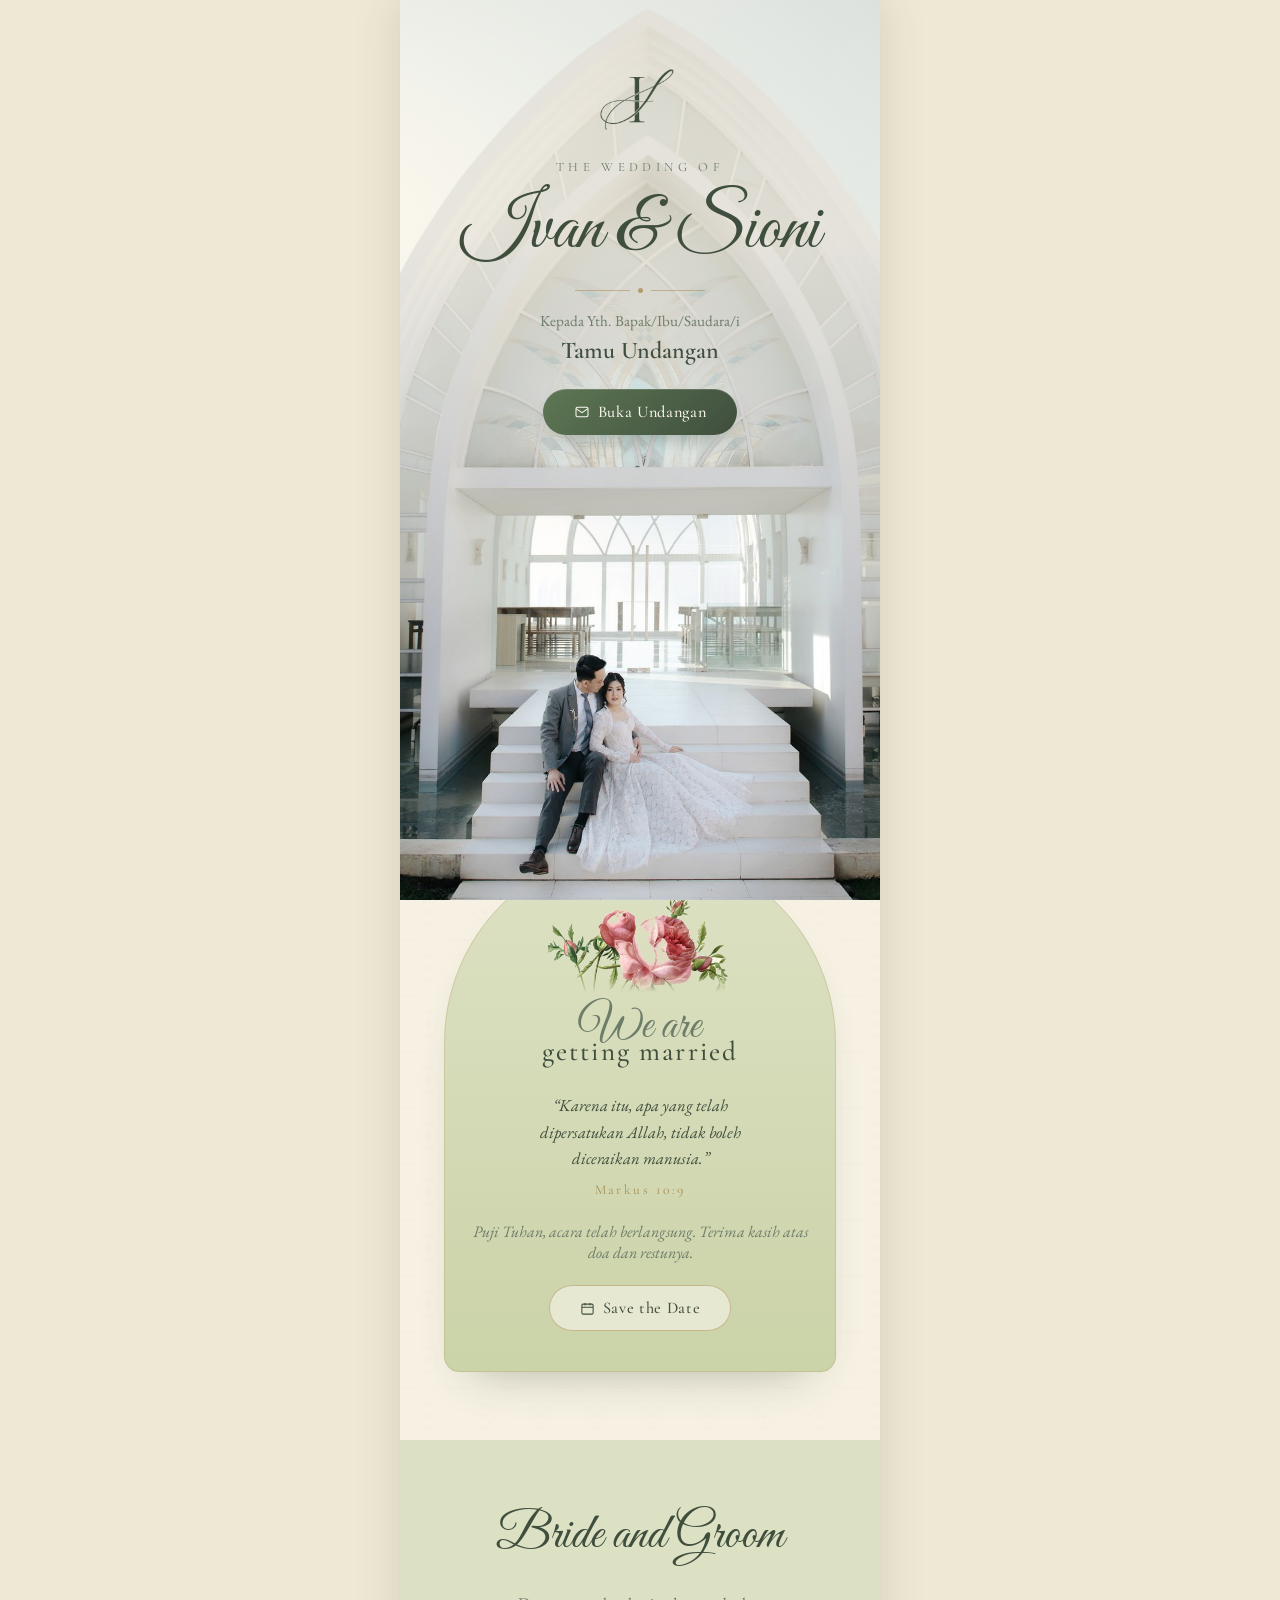
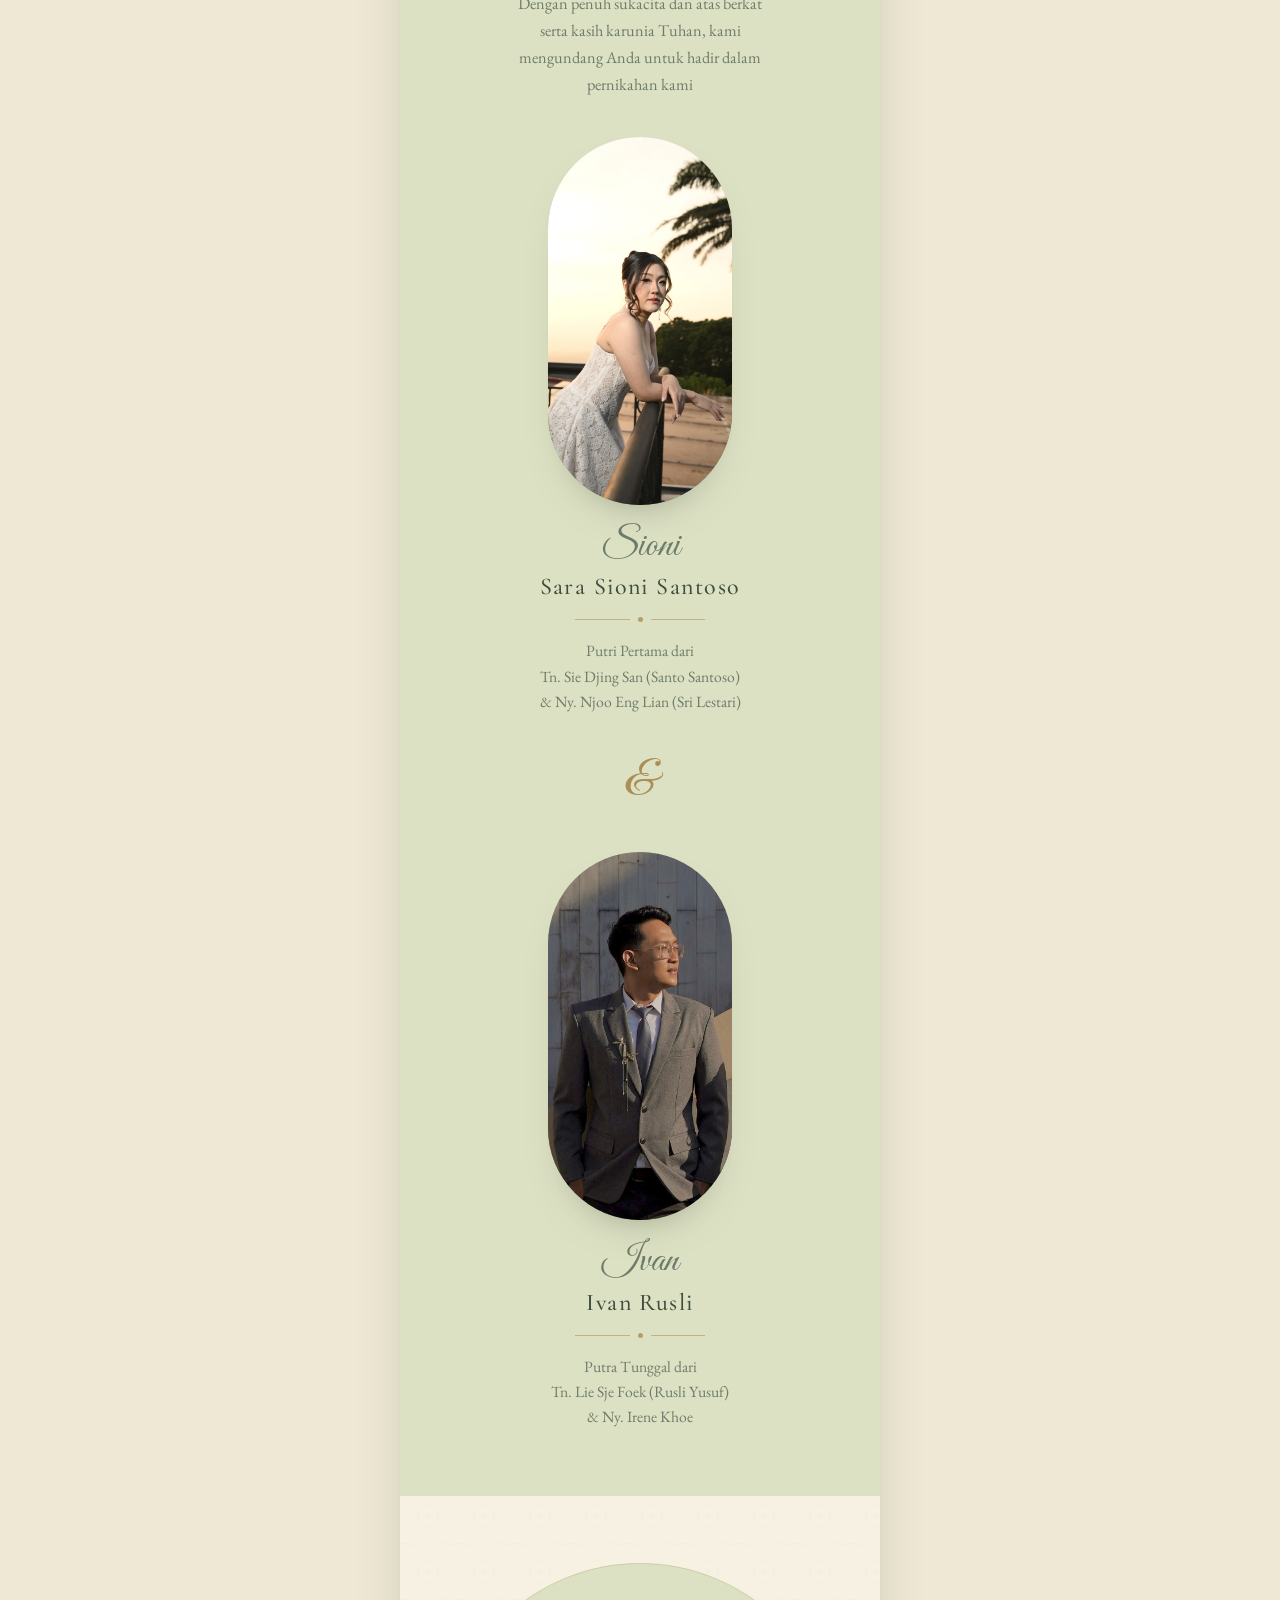
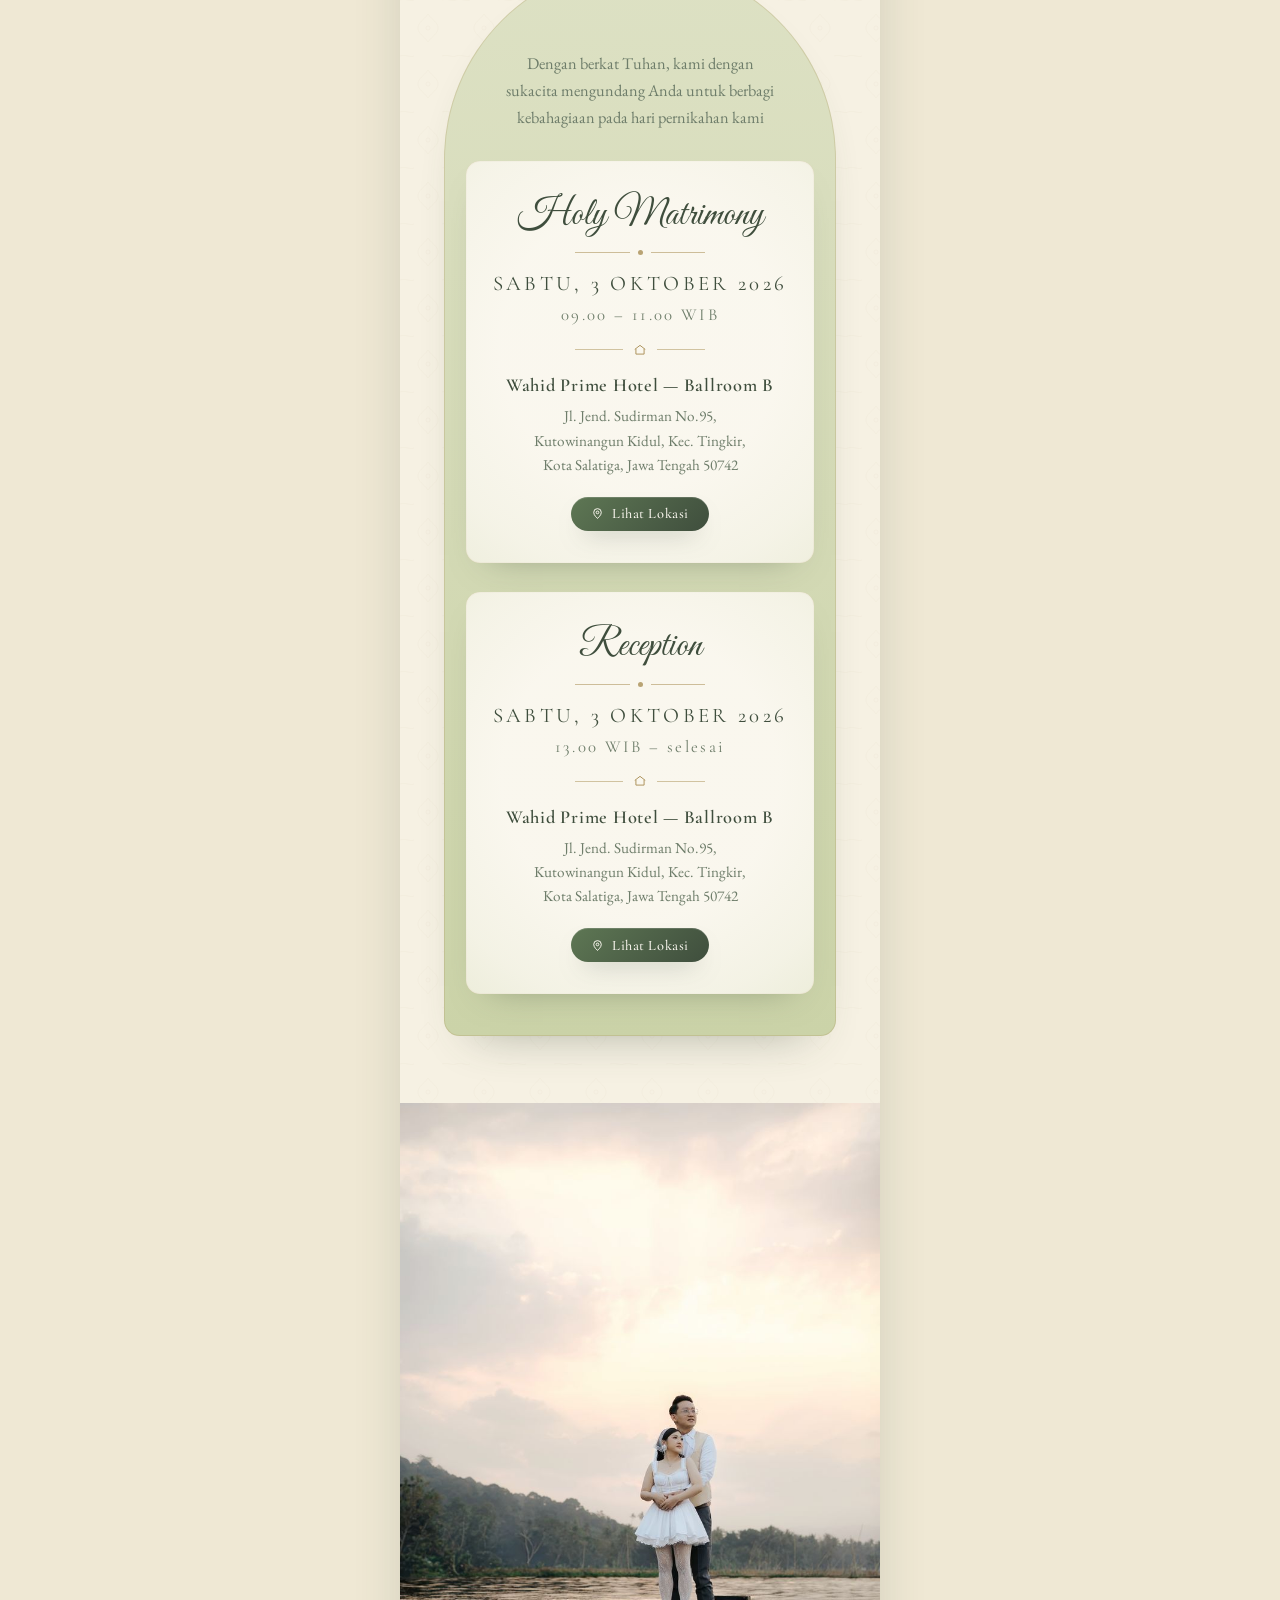
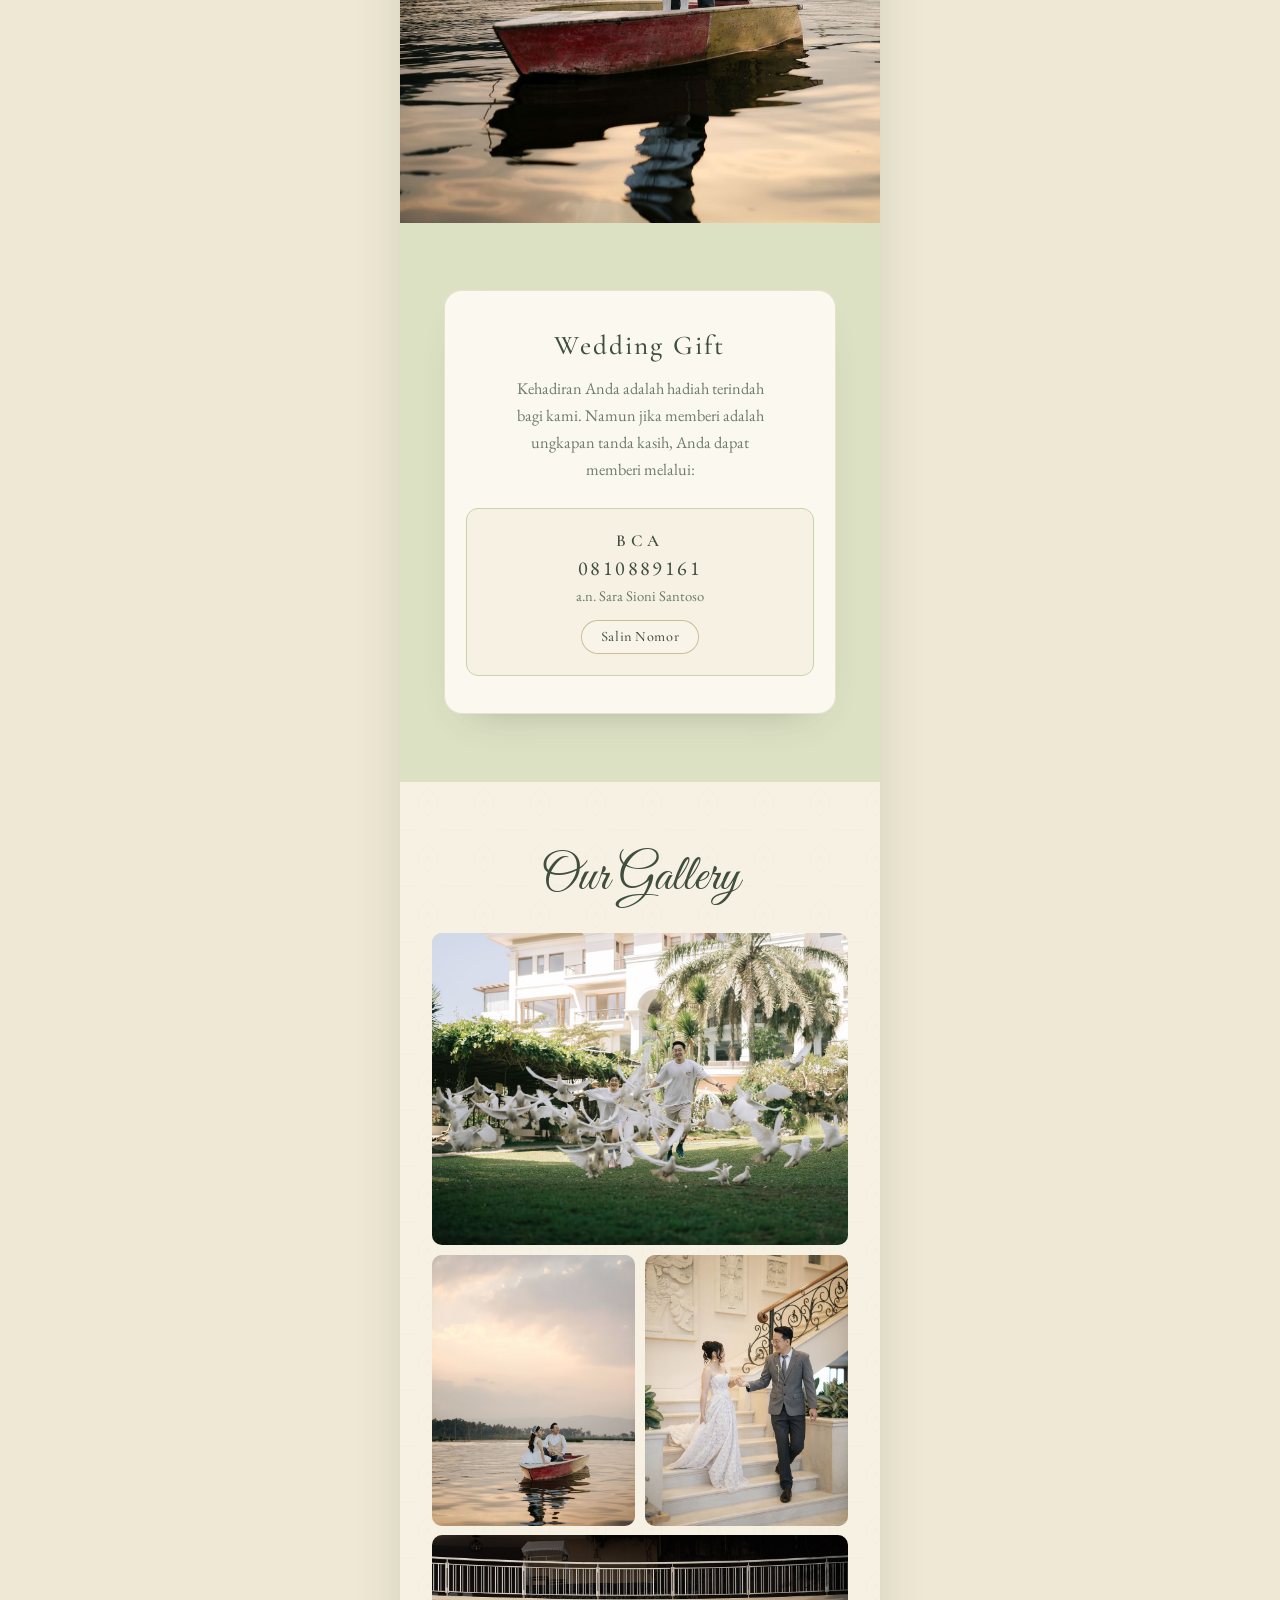
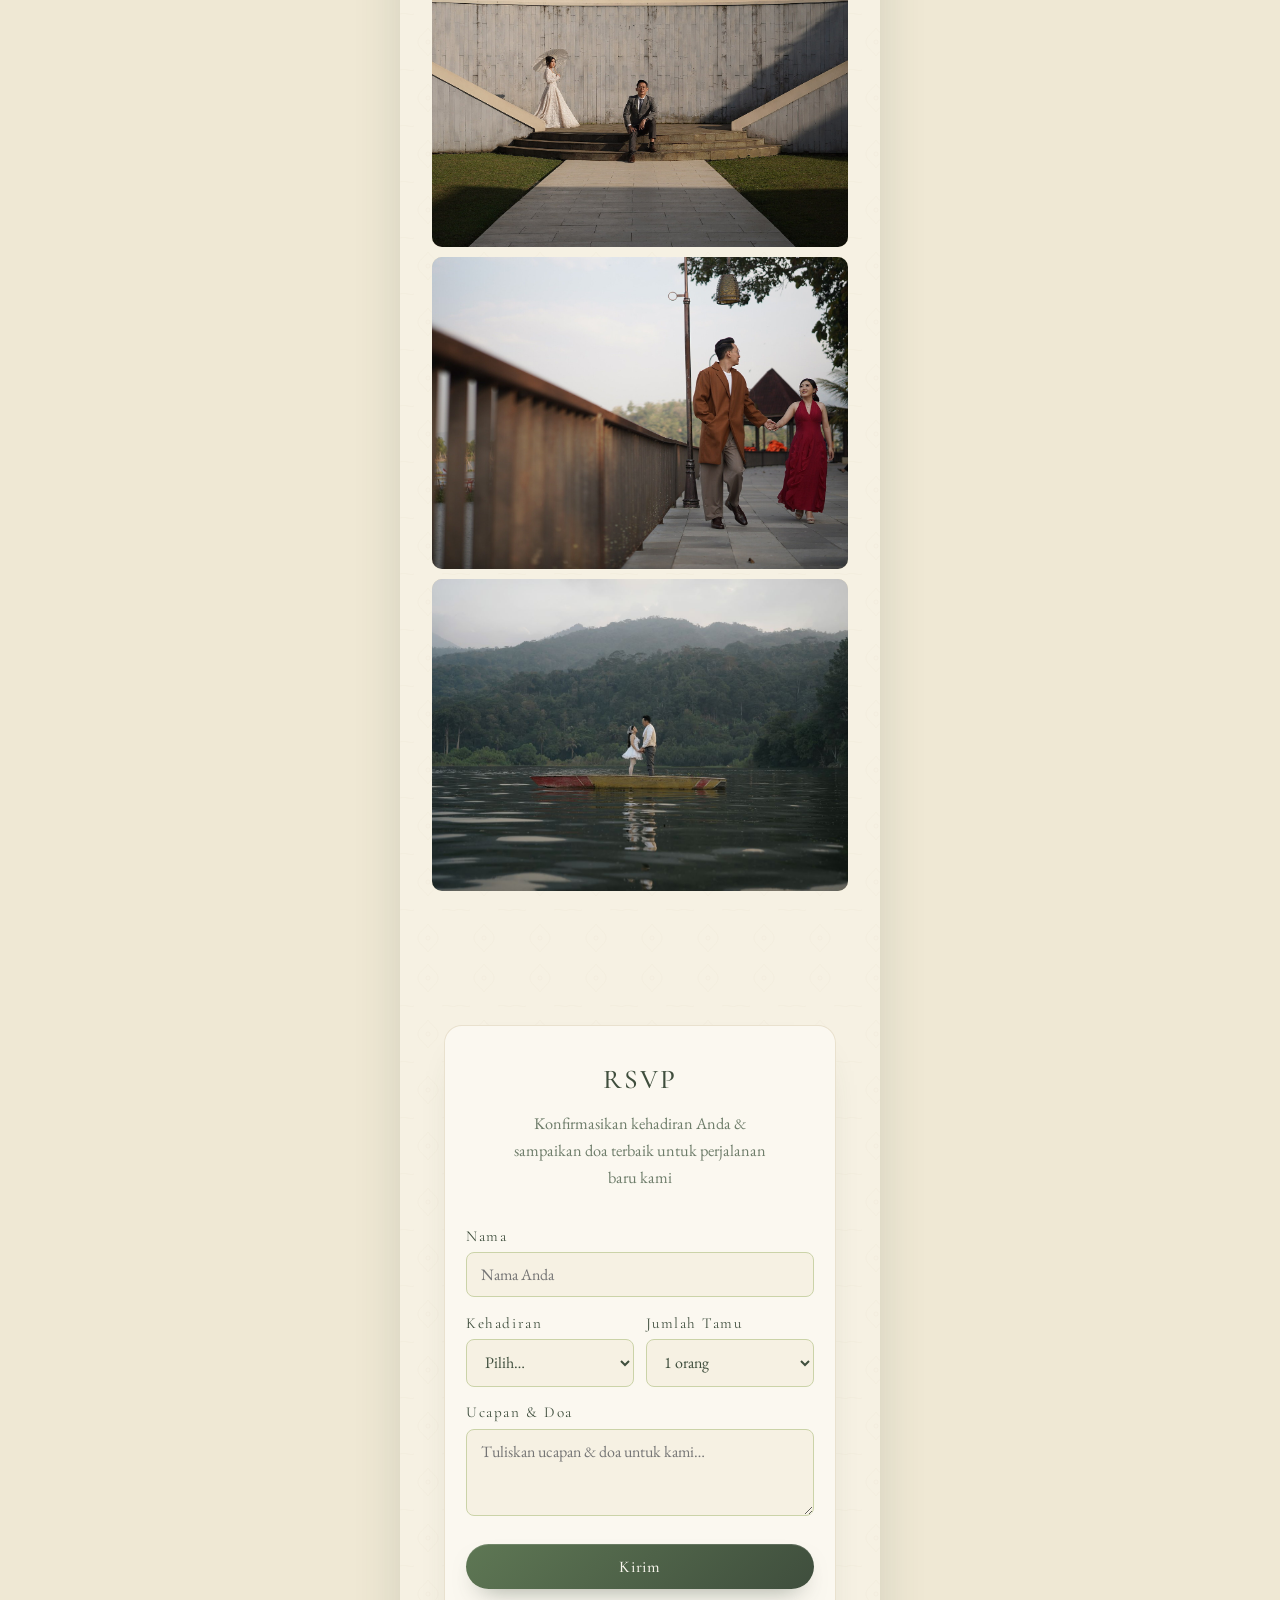
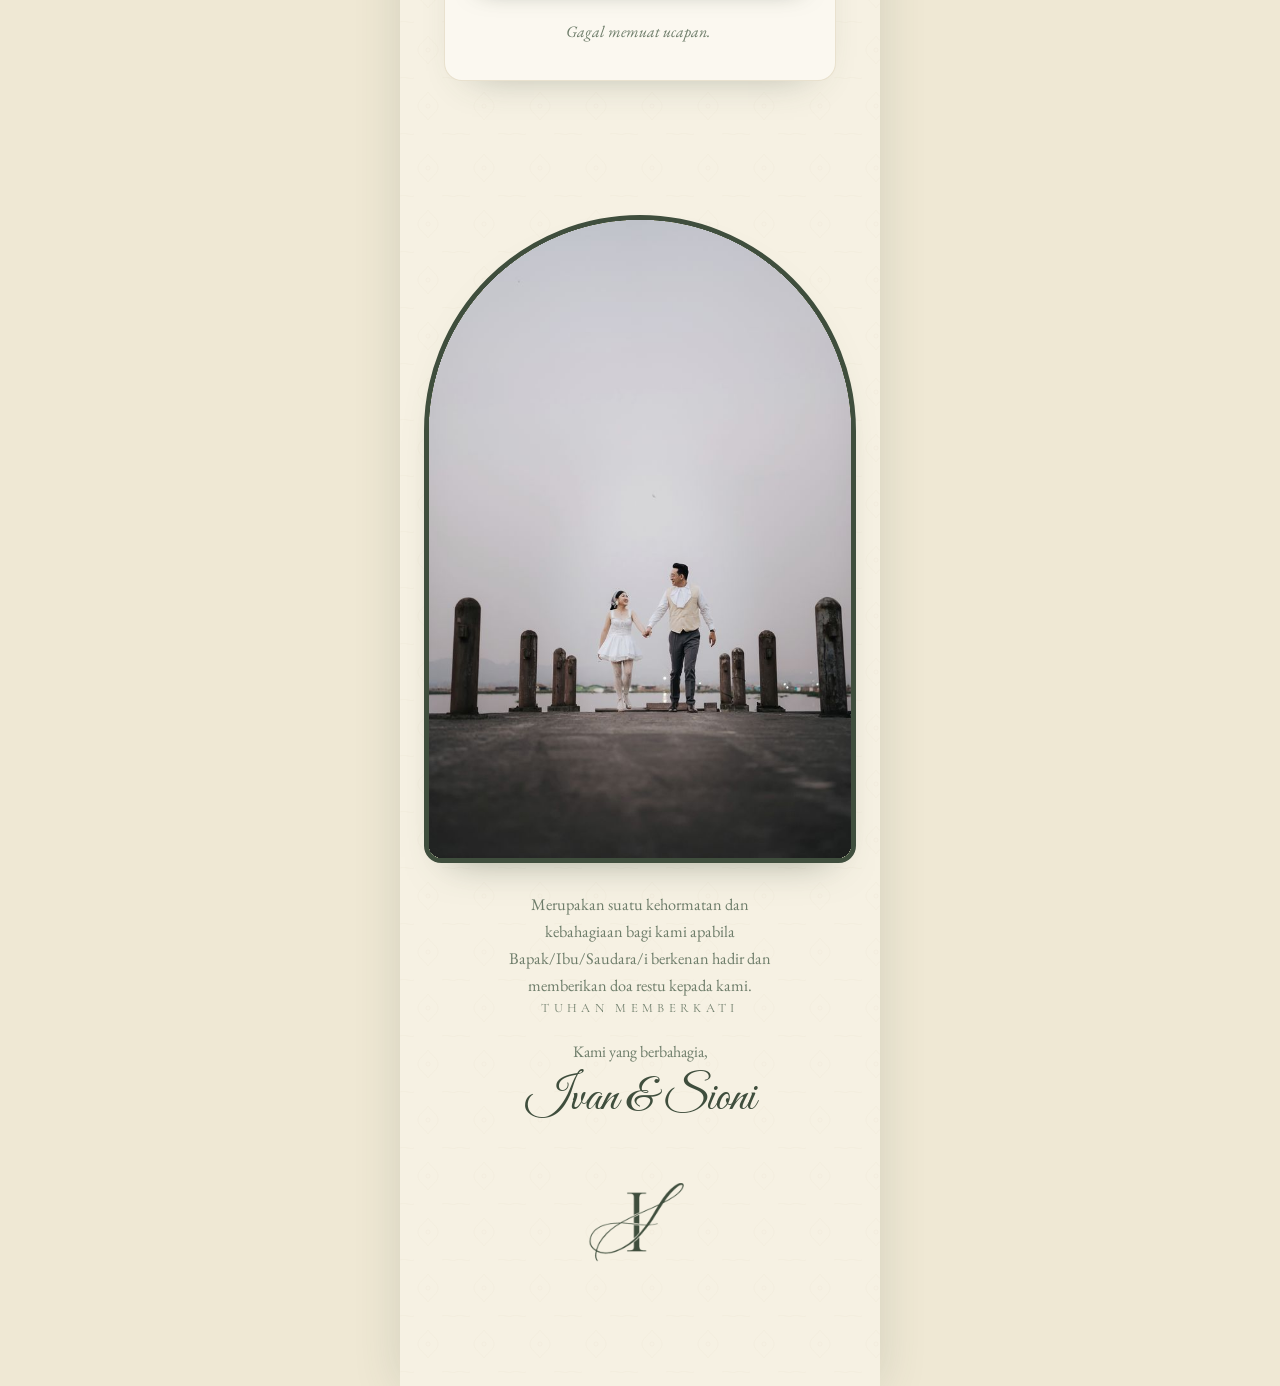
==== commit 4d8ebcac: "Salam: "Bapak/Ibu/Saudara/i" hanya tampil saat tanpa ?to= (undangan generik); dengan nama tetap "Kep" ====
--- a/index.html
+++ b/index.html
@@ -276,7 +276,7 @@
       <p class="eyebrow cv" style="--d:.15s">The Wedding Of</p>
       <h1 class="script cover-names cv" style="--d:.35s">Ivan <span class="amp">&amp;</span> Sioni</h1>
       <div class="rule-dot cv" style="--d:.55s"><span></span></div>
-      <p class="to-label cv" style="--d:.7s">Kepada Yth.</p>
+      <p id="to-label" class="to-label cv" style="--d:.7s">Kepada Yth. Bapak/Ibu/Saudara/i</p>
       <p id="guest-name" class="guest-name cv" style="--d:.85s">Tamu Undangan</p>
       <button id="open-btn" class="btn shine cv" style="--d:1s">
         <svg viewBox="0 0 24 24" width="16" height="16" fill="none" stroke="currentColor" stroke-width="1.6" aria-hidden="true"><rect x="3" y="5" width="18" height="14" rx="2"/><path d="M3 7l9 6 9-6"/></svg>
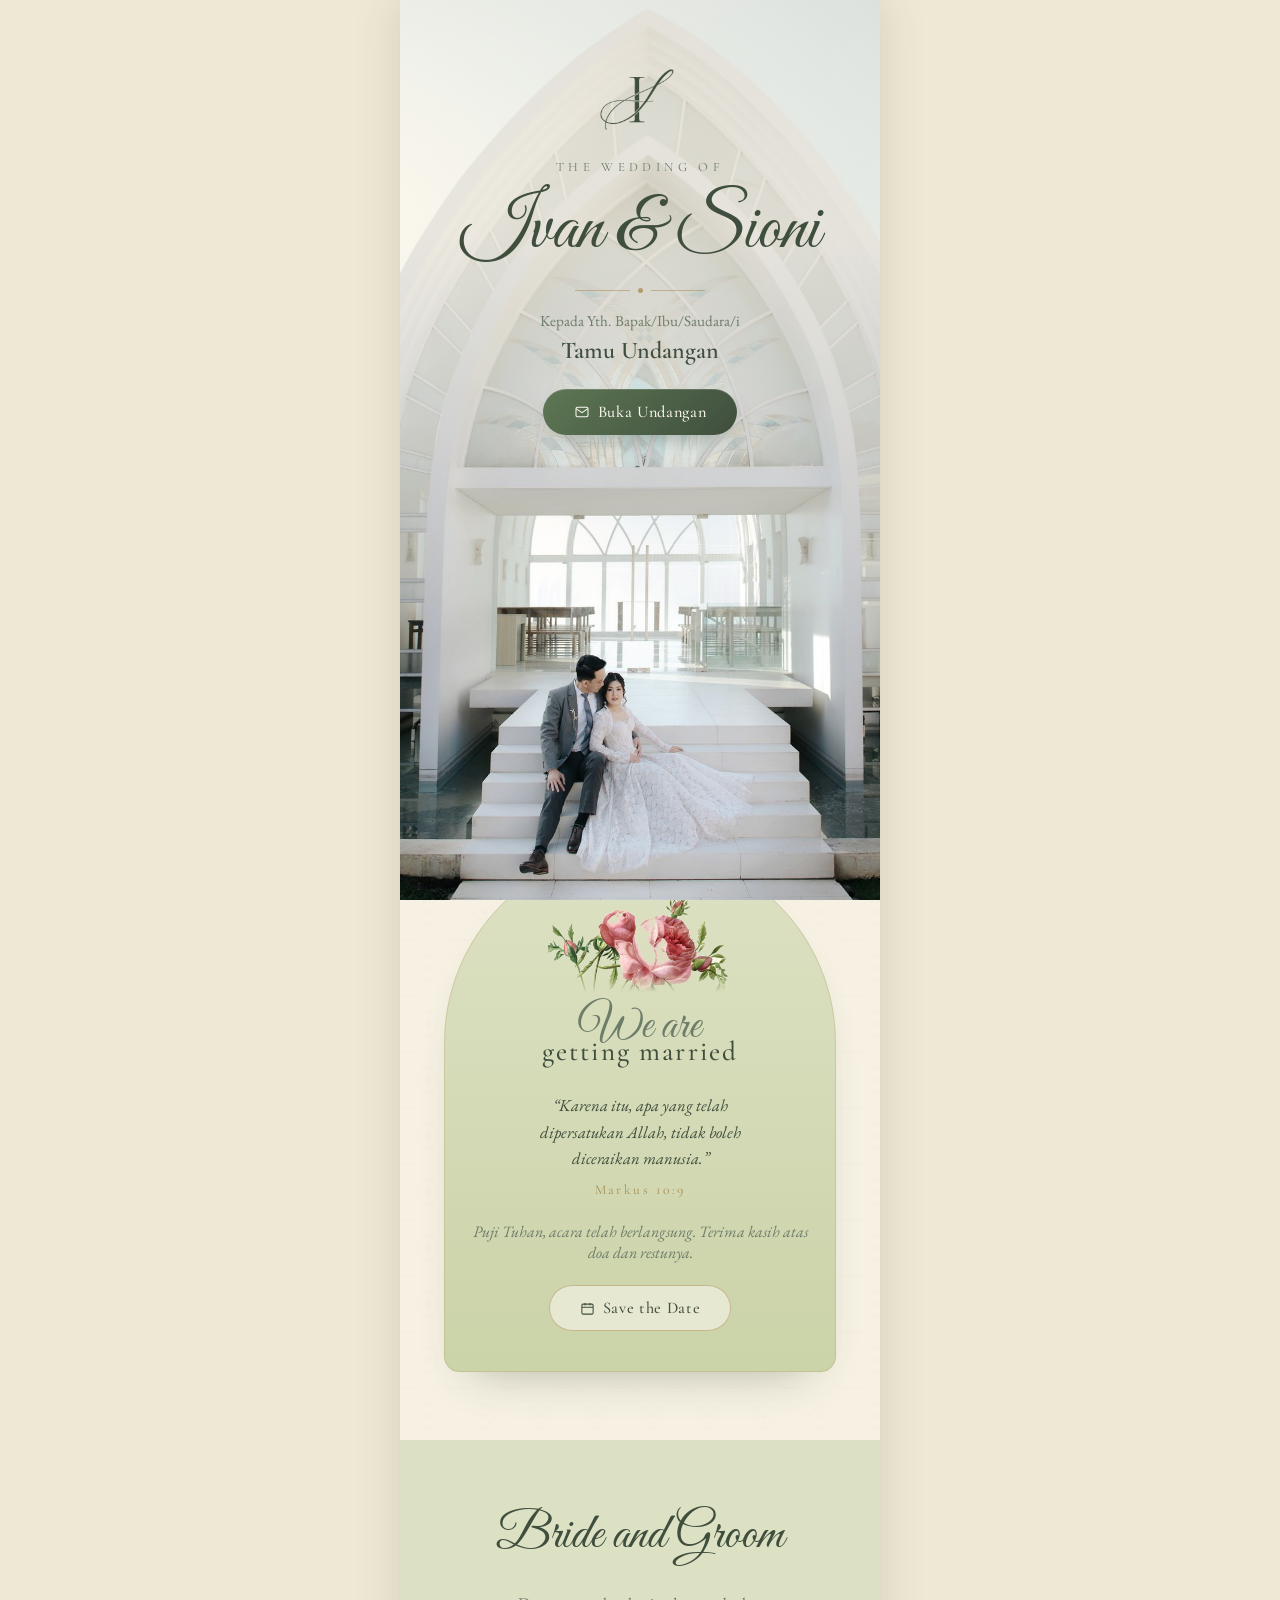
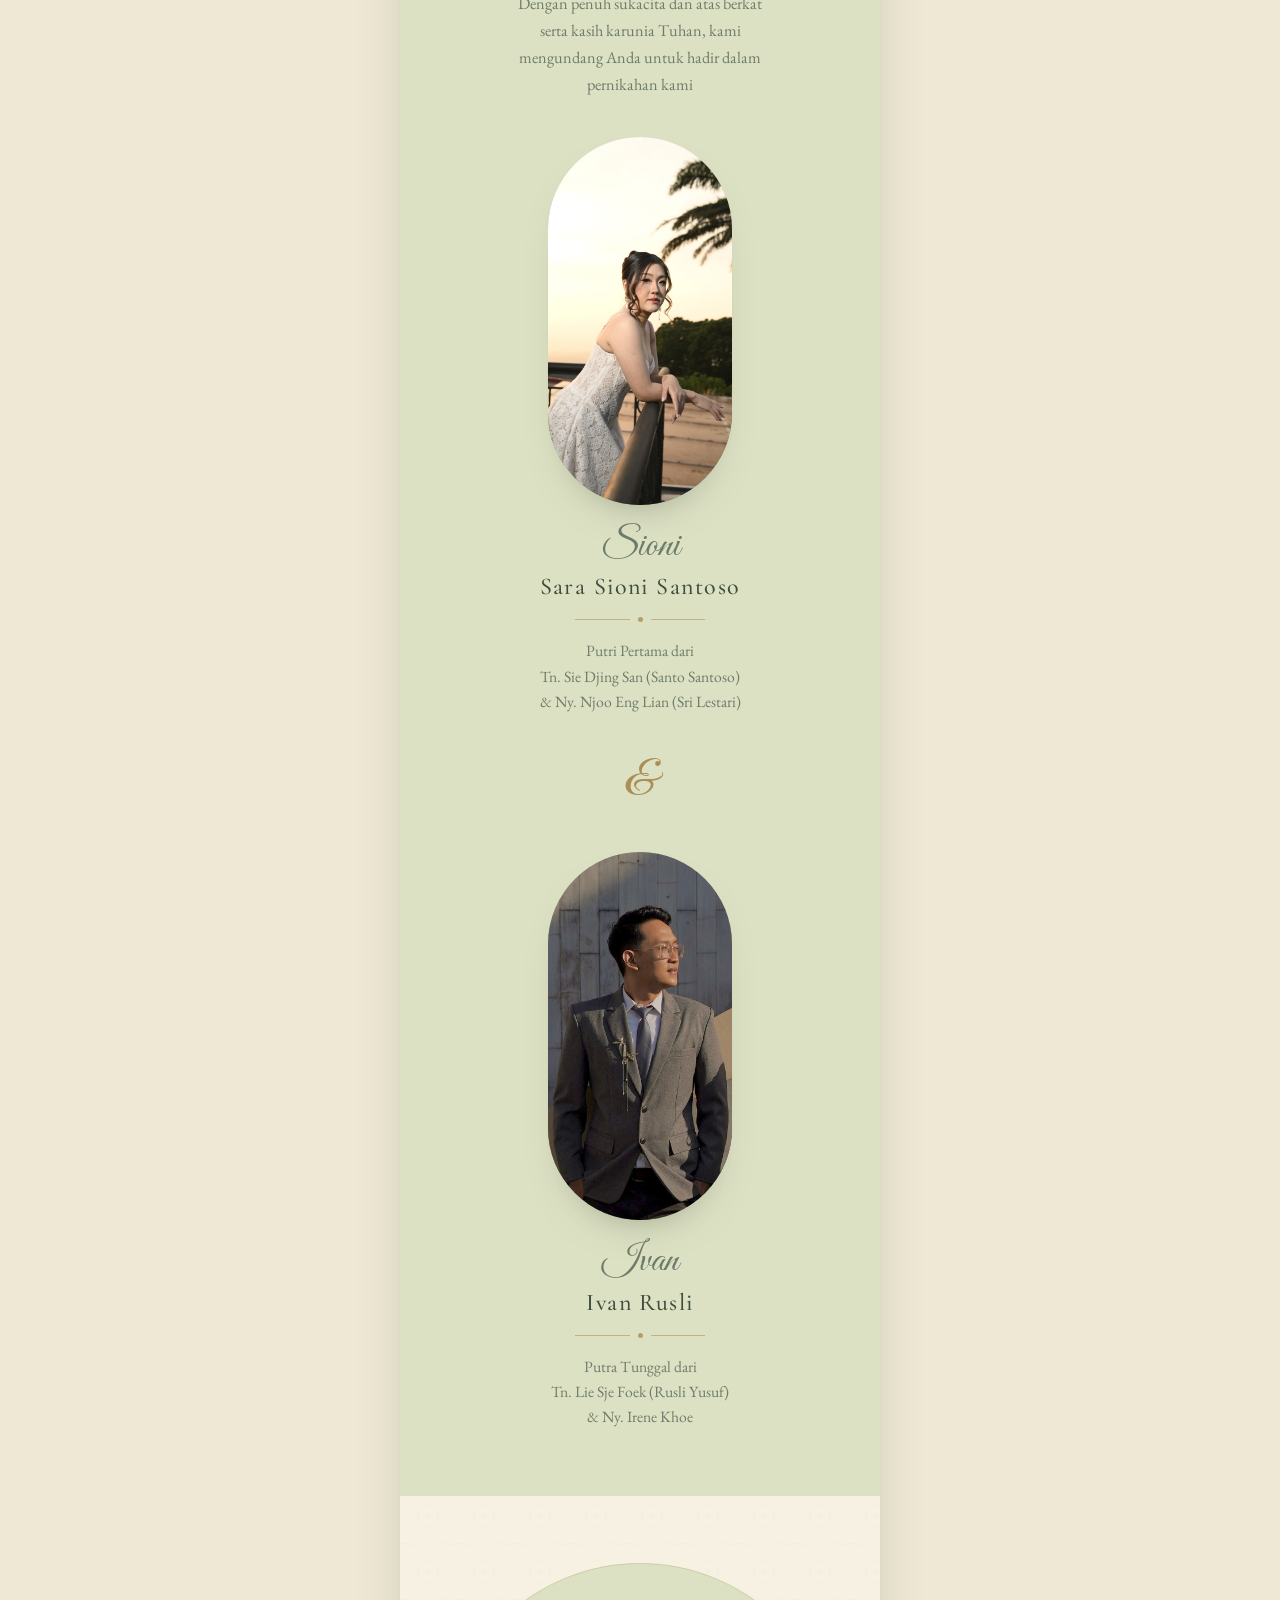
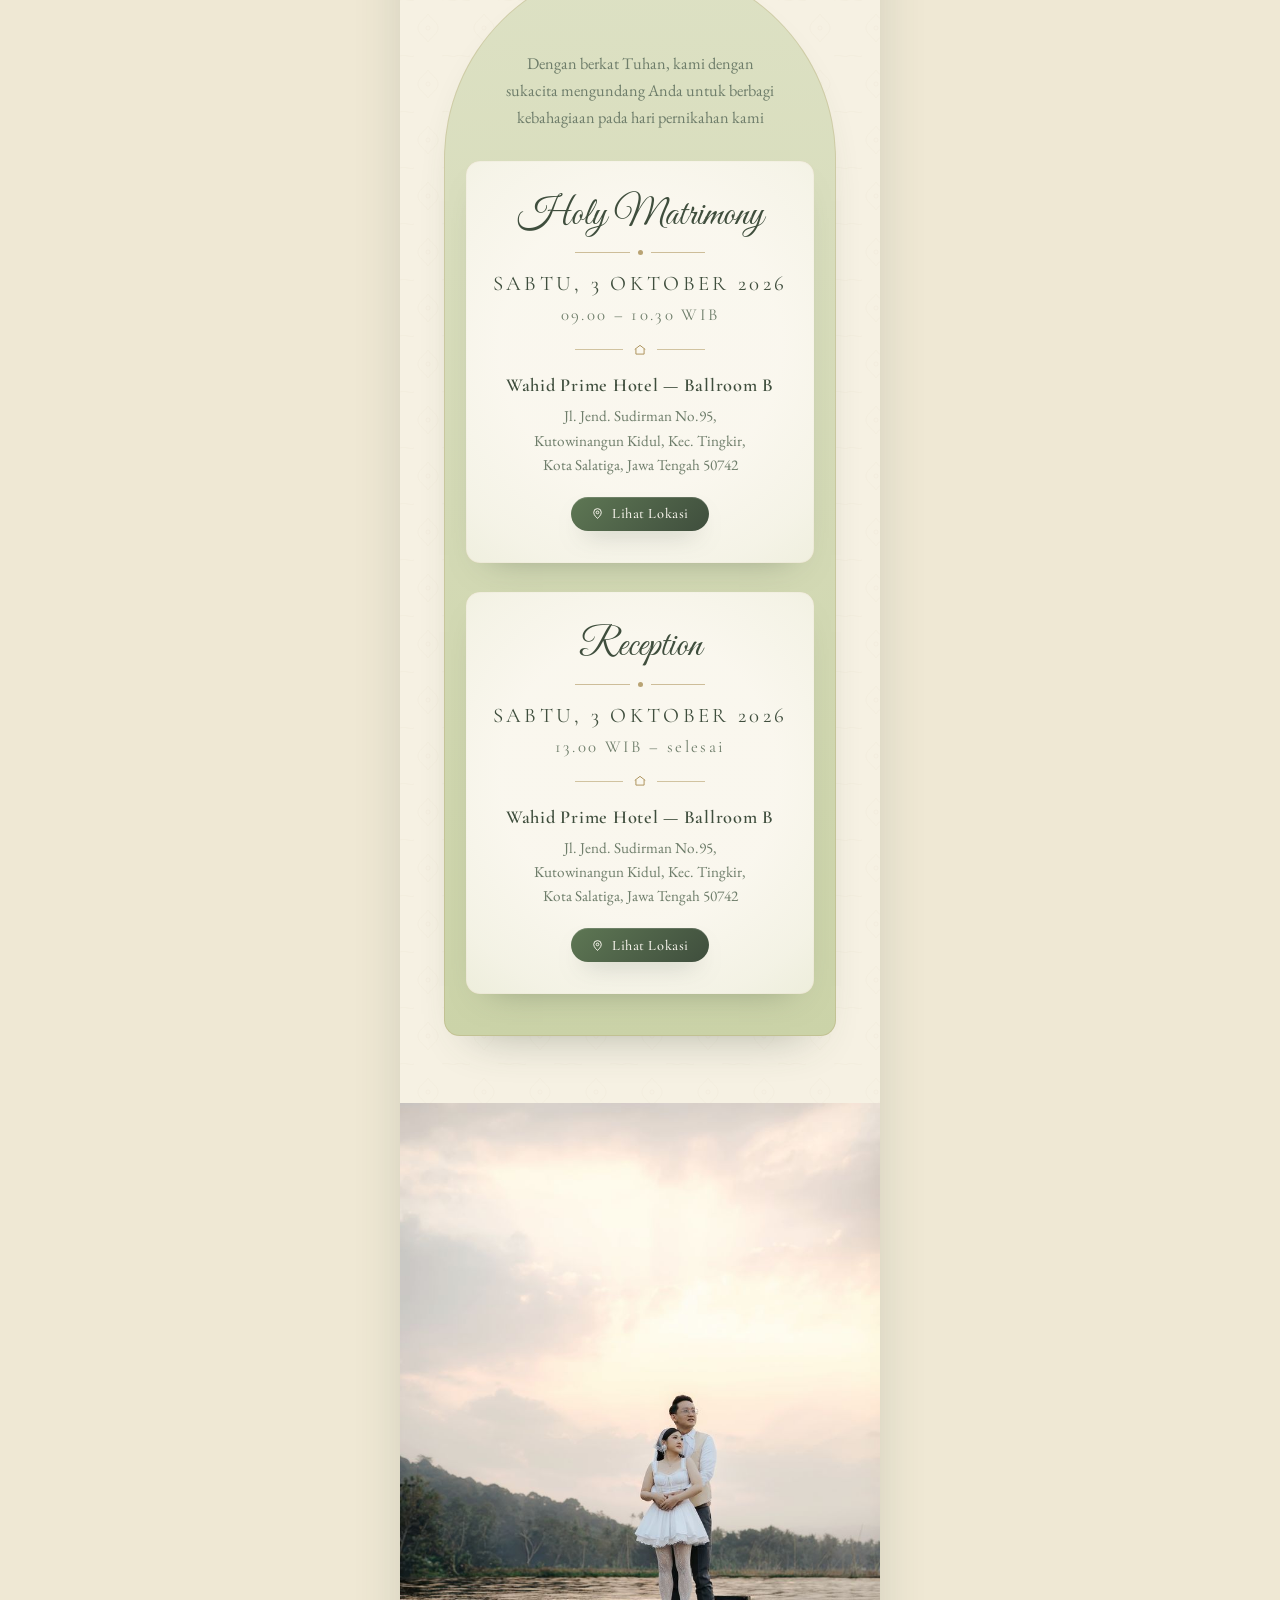
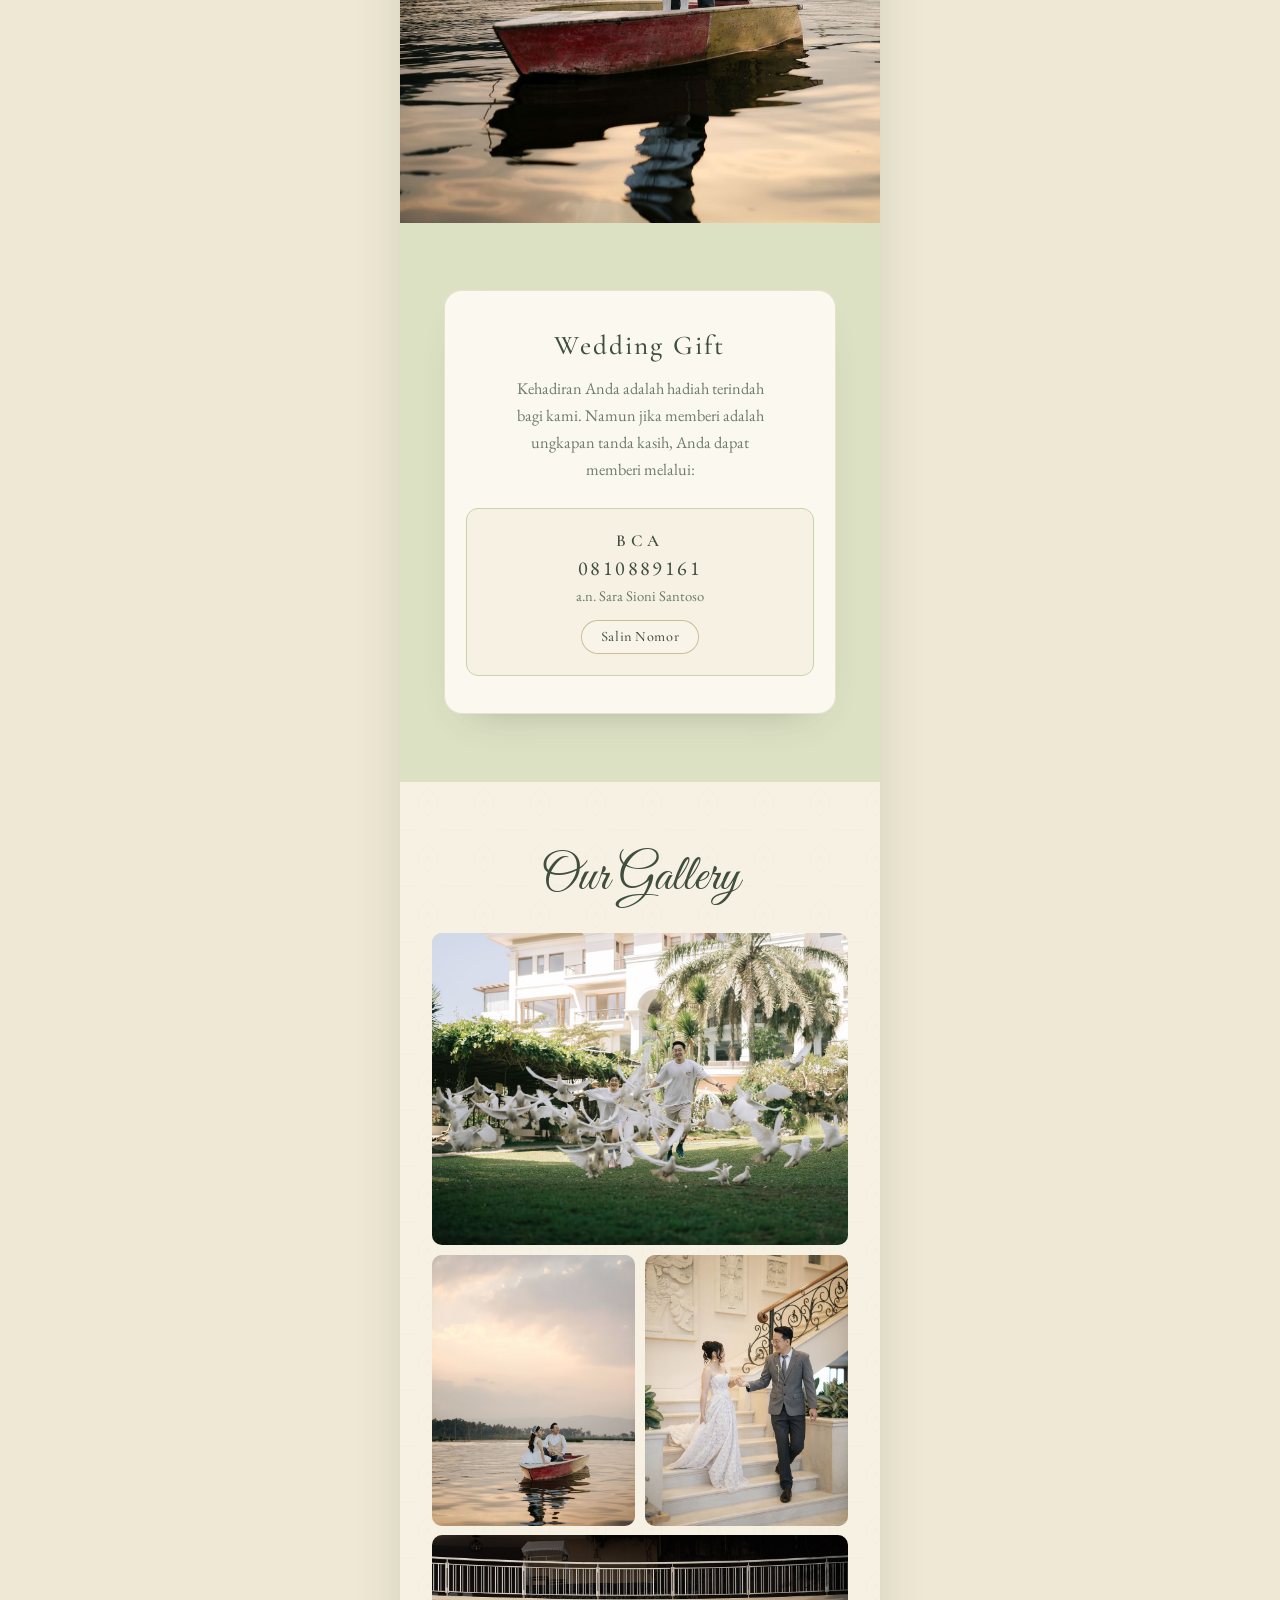
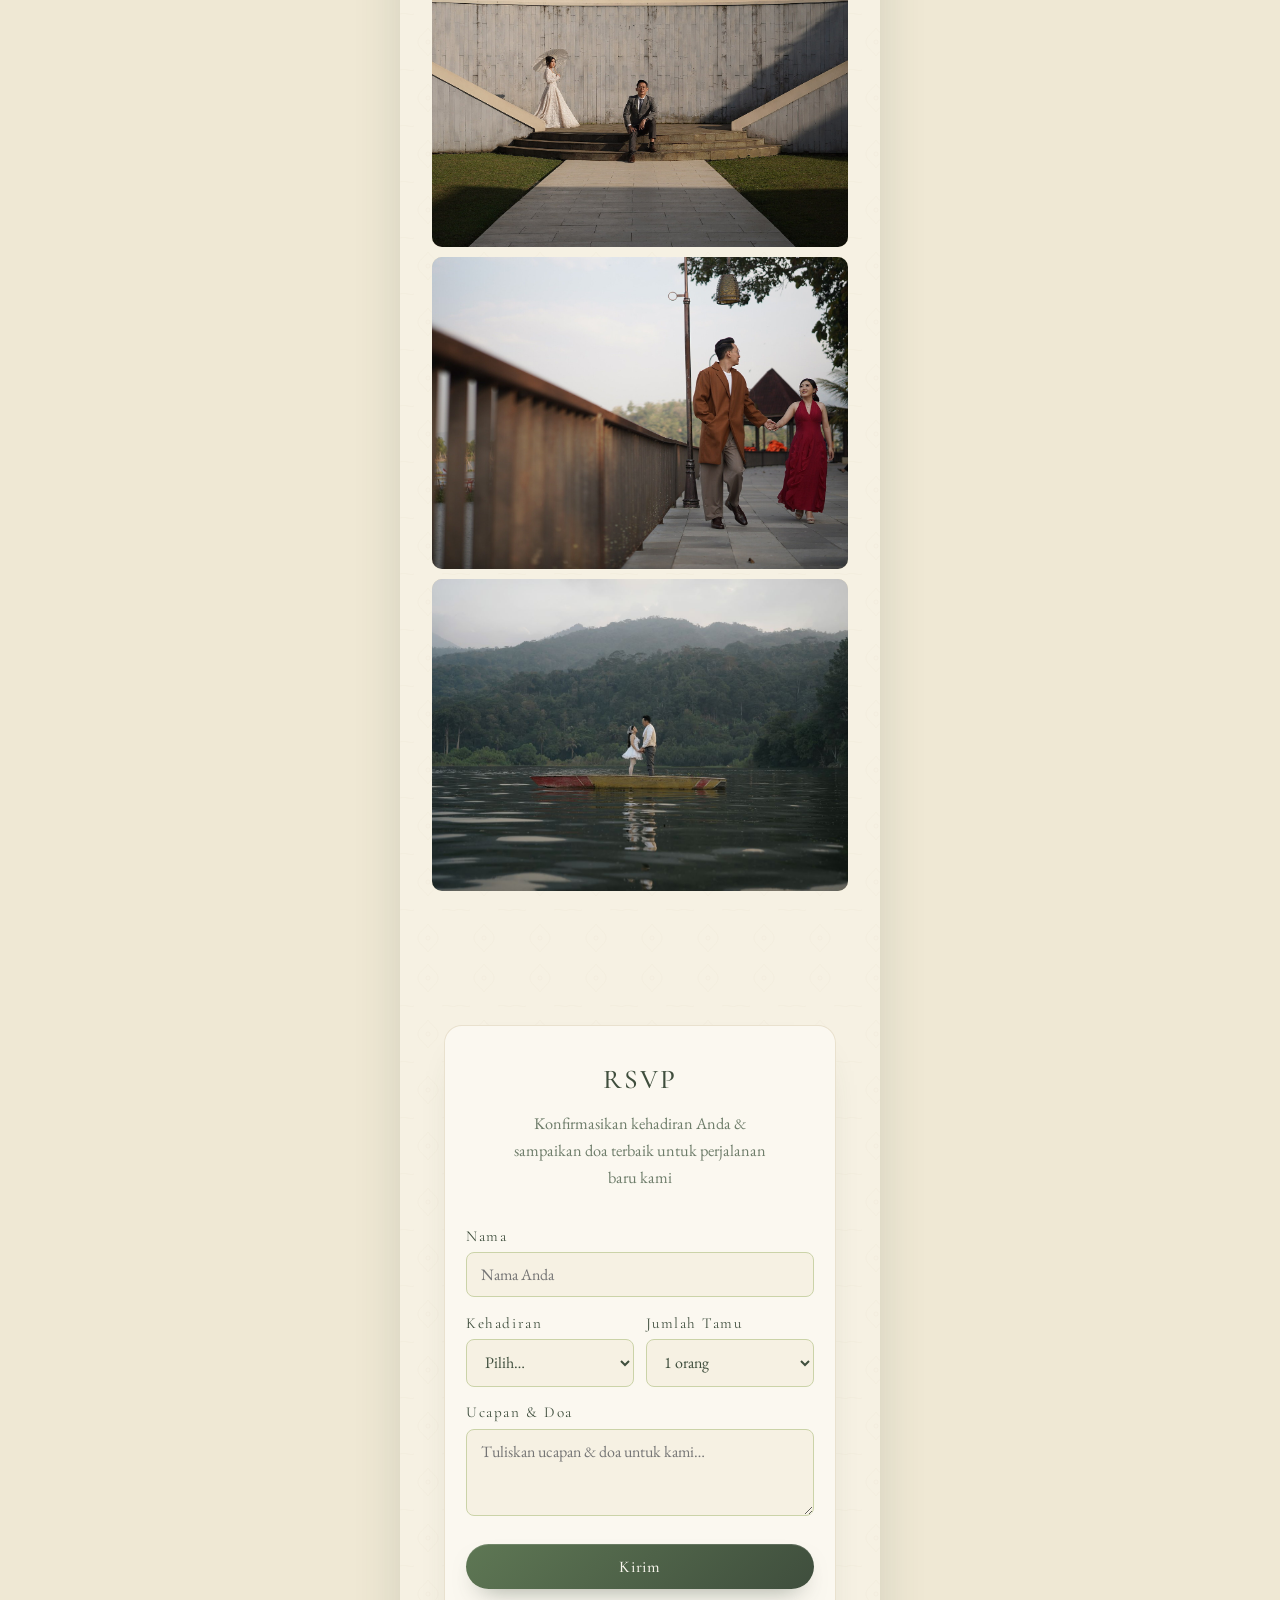
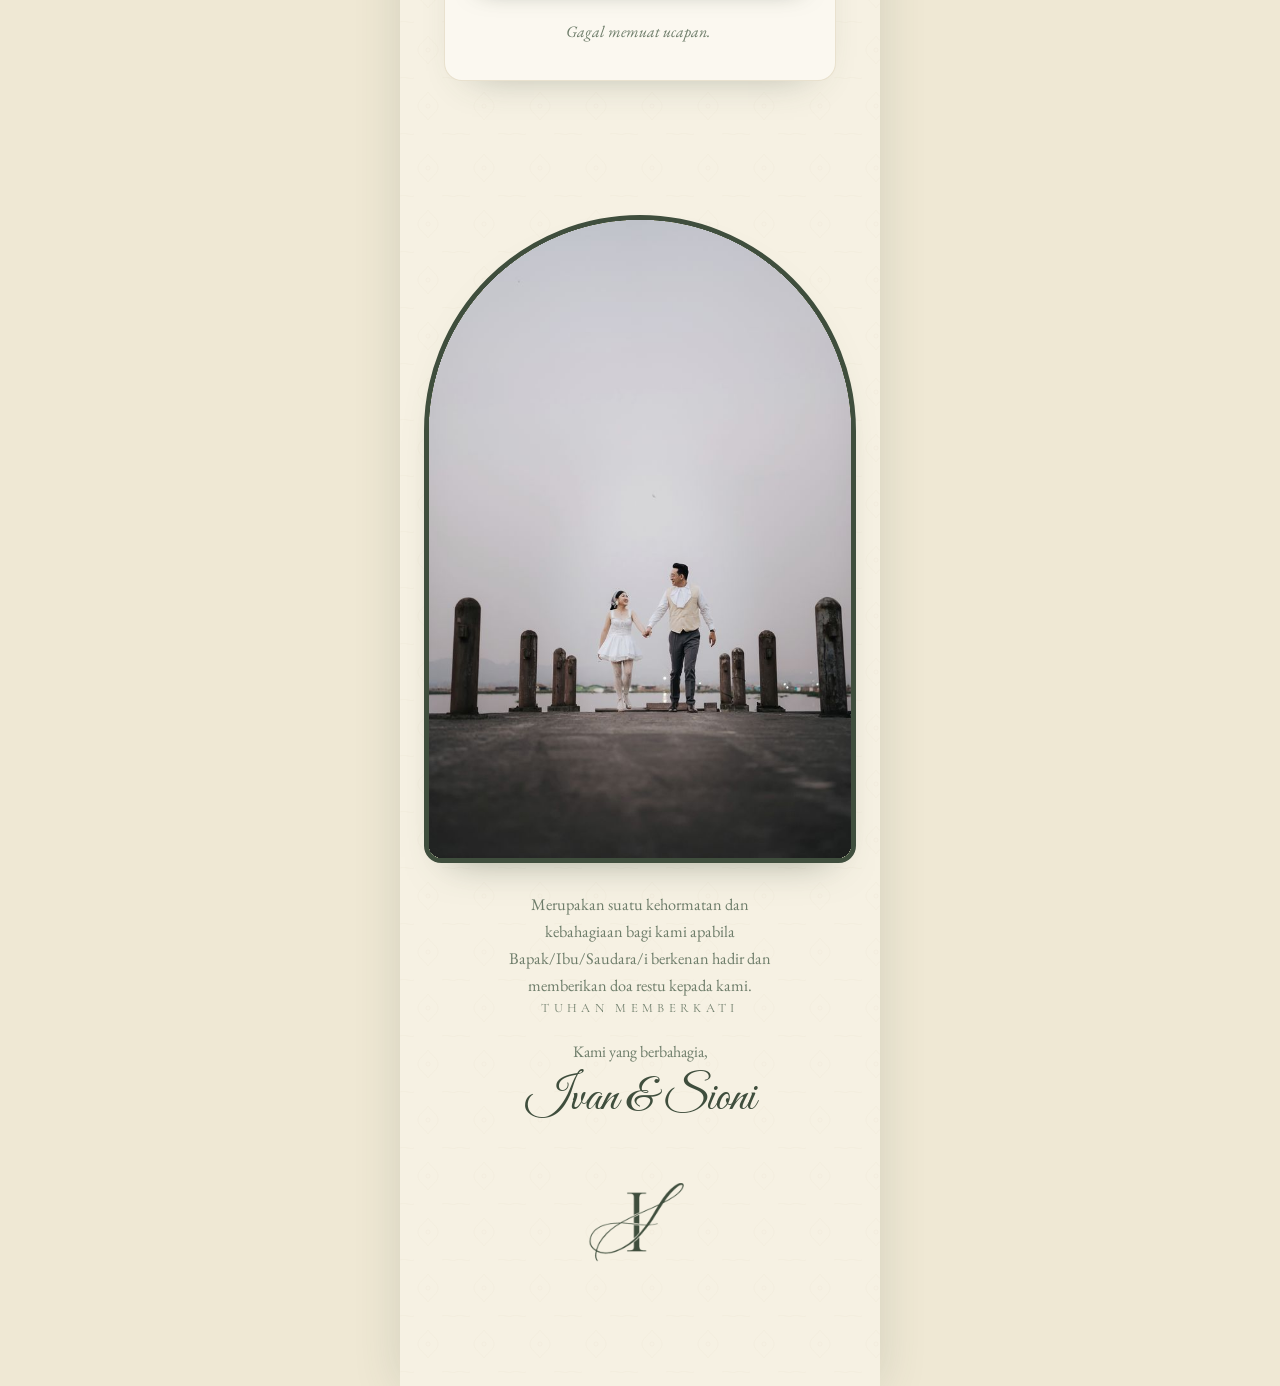
==== commit d7bbc465: "Holy Matrimony selesai 10.30 WIB (sebelumnya 11.00); bump cache-buster ke fresco61 Co-Authored-By: C" ====
--- a/index.html
+++ b/index.html
@@ -7,12 +7,25 @@
   <meta name="description" content="Undangan pernikahan Ivan & Sioni" />
   <meta property="og:title" content="The Wedding of Ivan & Sioni" />
   <meta property="og:description" content="Kami mengundang Anda untuk hadir di hari bahagia kami." />
+  <meta property="og:type" content="website" />
+  <meta property="og:url" content="https://ivanruslimcdohl.github.io/wedding-ivan-sioni/" />
+  <meta property="og:site_name" content="The Wedding of Ivan &amp; Sioni" />
+  <meta property="og:image" content="https://ivanruslimcdohl.github.io/wedding-ivan-sioni/assets/img/og-image.jpg" />
+  <meta property="og:image:secure_url" content="https://ivanruslimcdohl.github.io/wedding-ivan-sioni/assets/img/og-image.jpg" />
+  <meta property="og:image:type" content="image/jpeg" />
+  <meta property="og:image:width" content="1200" />
+  <meta property="og:image:height" content="630" />
+  <meta property="og:image:alt" content="Ivan &amp; Sioni" />
+  <meta name="twitter:card" content="summary_large_image" />
+  <meta name="twitter:title" content="The Wedding of Ivan &amp; Sioni" />
+  <meta name="twitter:description" content="Kami mengundang Anda untuk hadir di hari bahagia kami." />
+  <meta name="twitter:image" content="https://ivanruslimcdohl.github.io/wedding-ivan-sioni/assets/img/og-image.jpg" />
   <meta name="theme-color" content="#F6F1E3" />
 
   <link rel="preconnect" href="https://fonts.googleapis.com" />
   <link rel="preconnect" href="https://fonts.gstatic.com" crossorigin />
   <link href="https://fonts.googleapis.com/css2?family=Cormorant+Garamond:ital,wght@0,400;0,500;0,600;1,400;1,500&family=EB+Garamond:ital,wght@0,400;0,500;1,400&family=Great+Vibes&display=swap" rel="stylesheet" />
-  <link rel="stylesheet" href="css/style.css?v=fresco60" />
+  <link rel="stylesheet" href="css/style.css?v=fresco61" />
 </head>
 <body class="locked assemble">
 
@@ -521,7 +534,7 @@
   <!-- Toast -->
   <div id="toast" class="toast" role="status" aria-live="polite"></div>
 
-  <script src="js/config.js?v=fresco60"></script>
-  <script src="js/main.js?v=fresco60"></script>
+  <script src="js/config.js?v=fresco61"></script>
+  <script src="js/main.js?v=fresco61"></script>
 </body>
 </html>
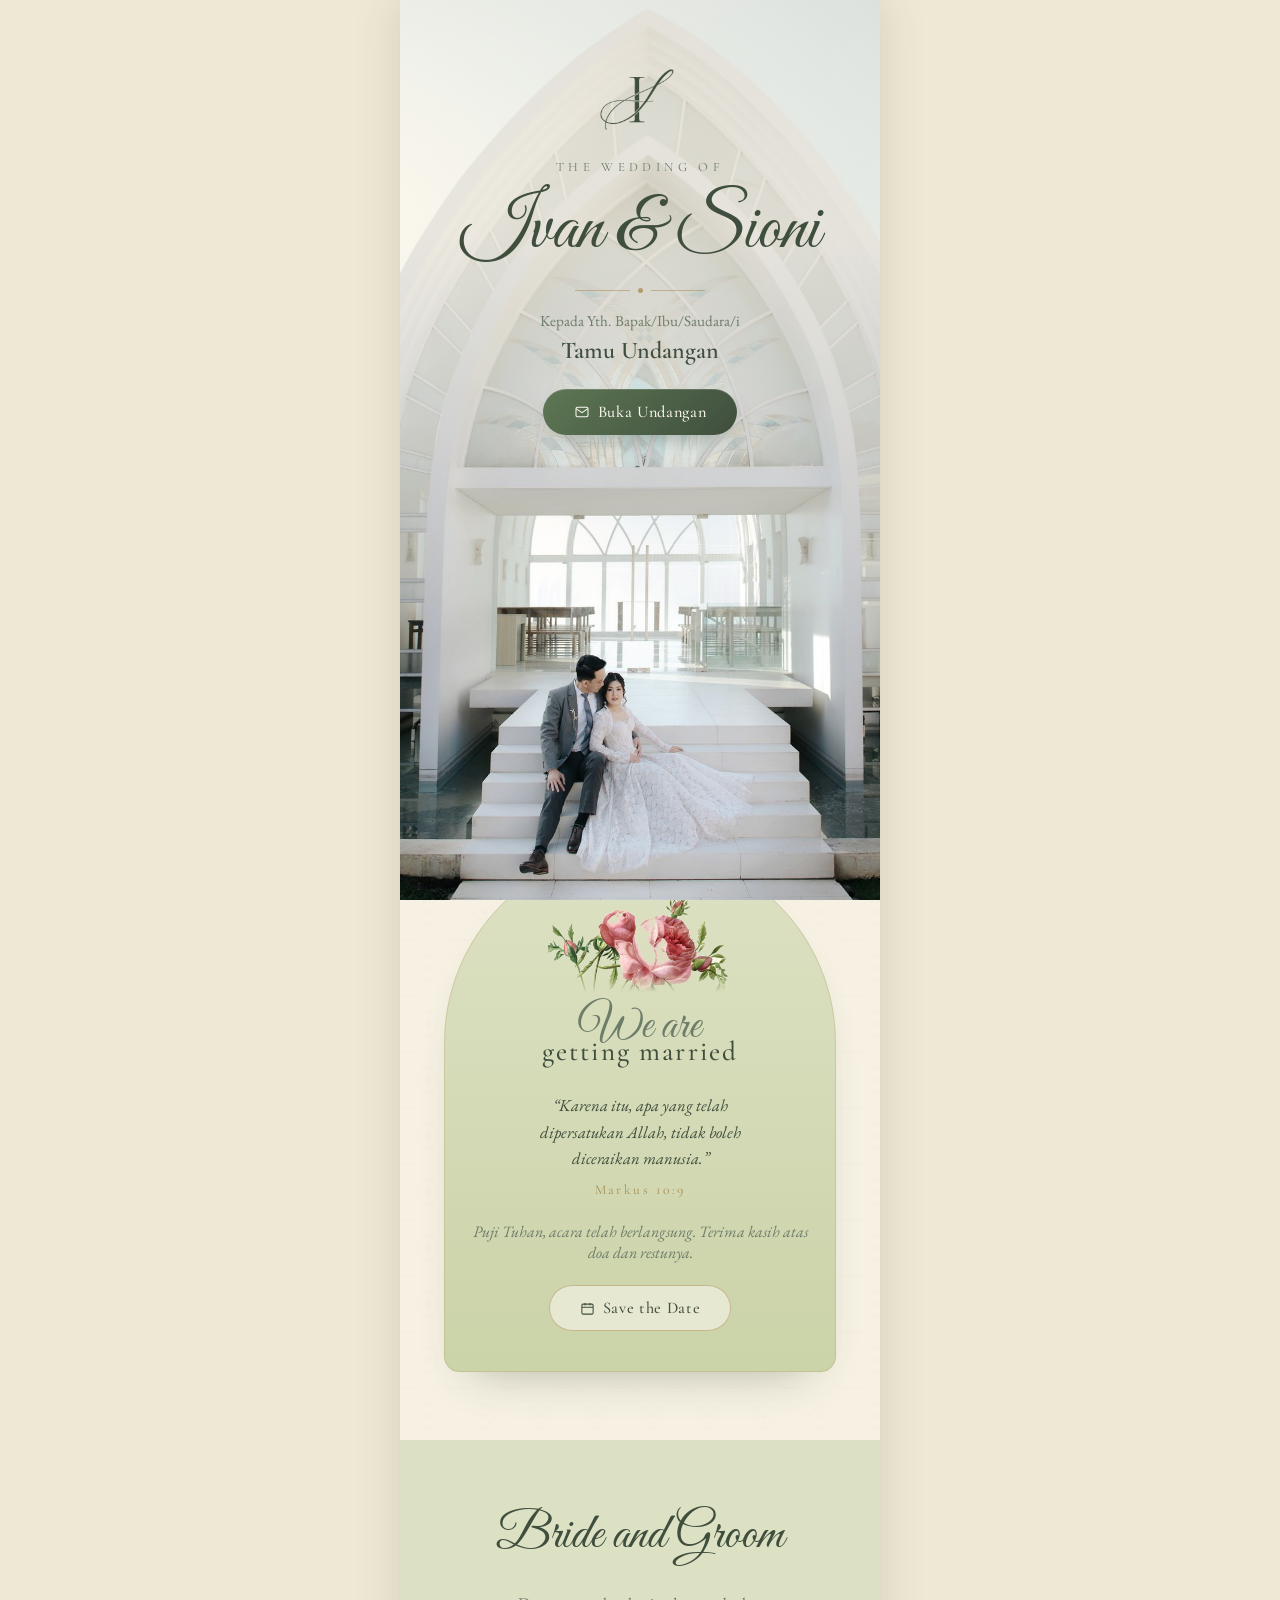
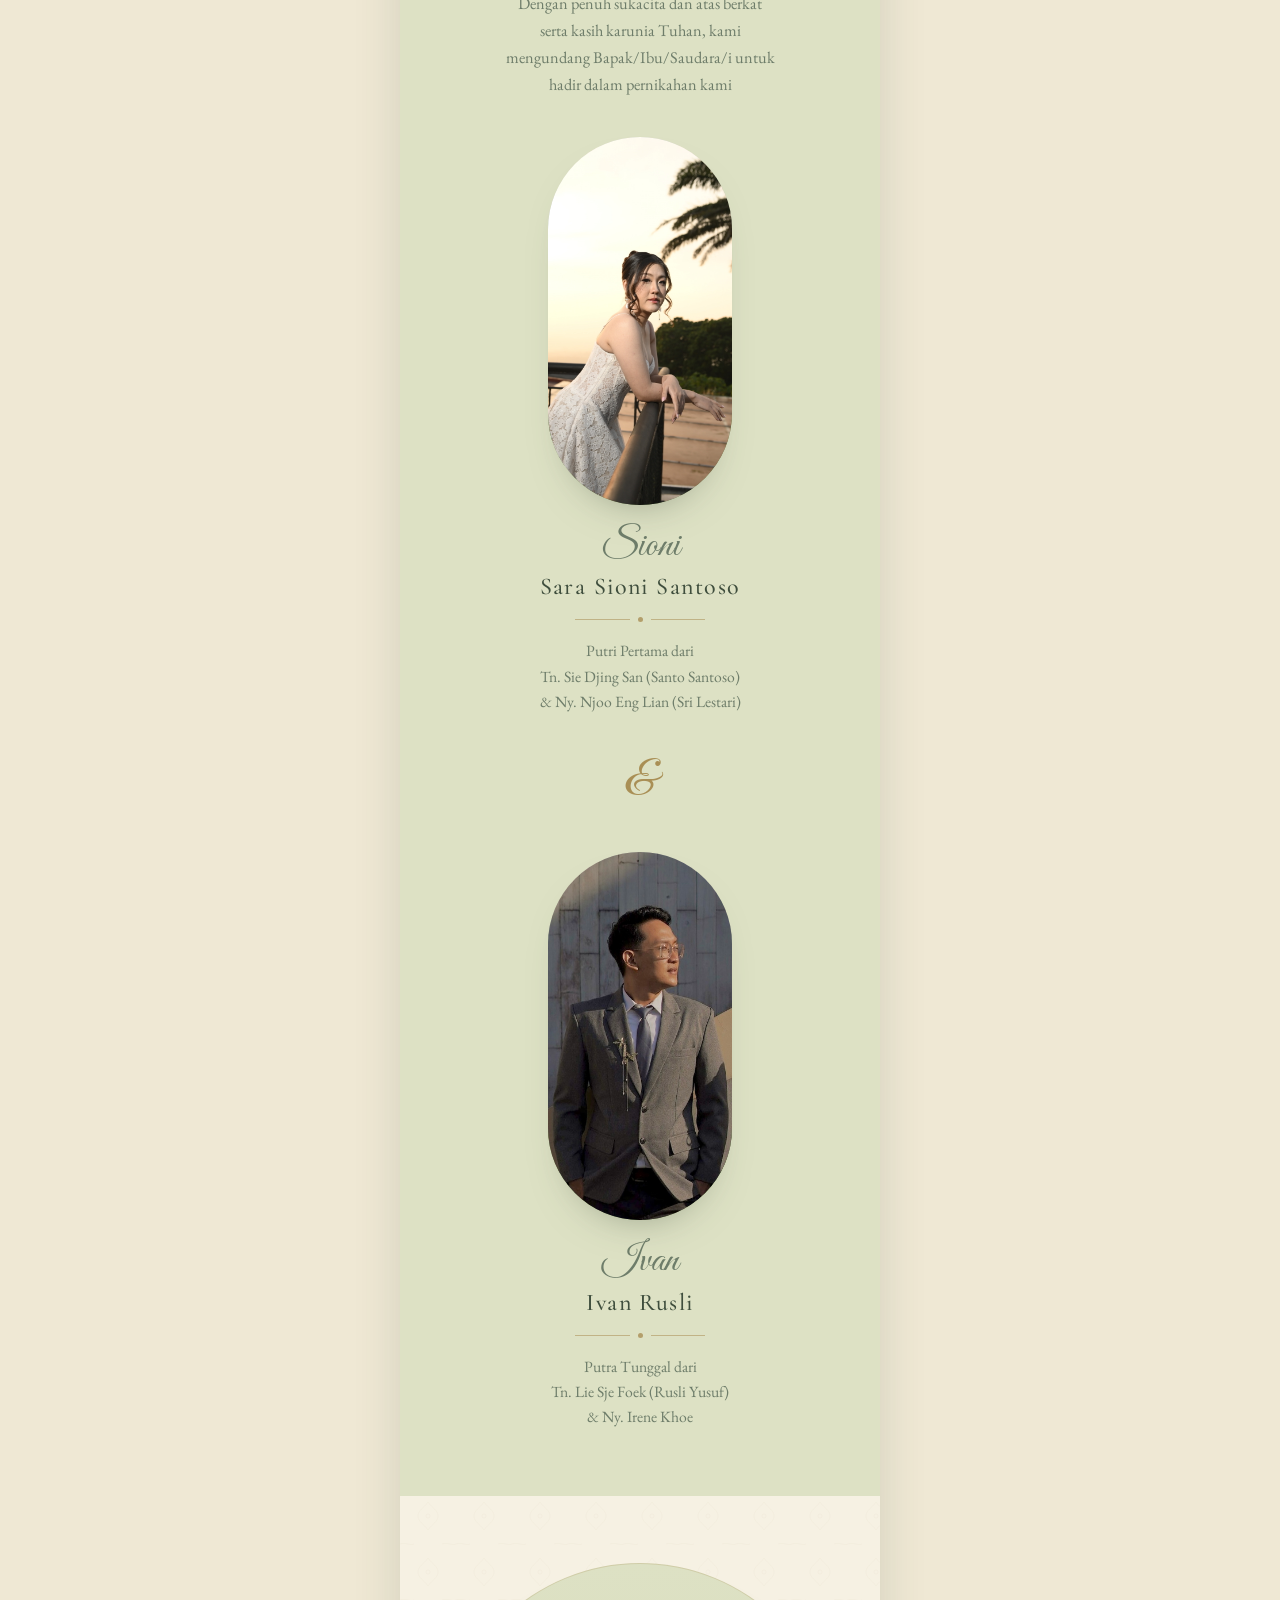
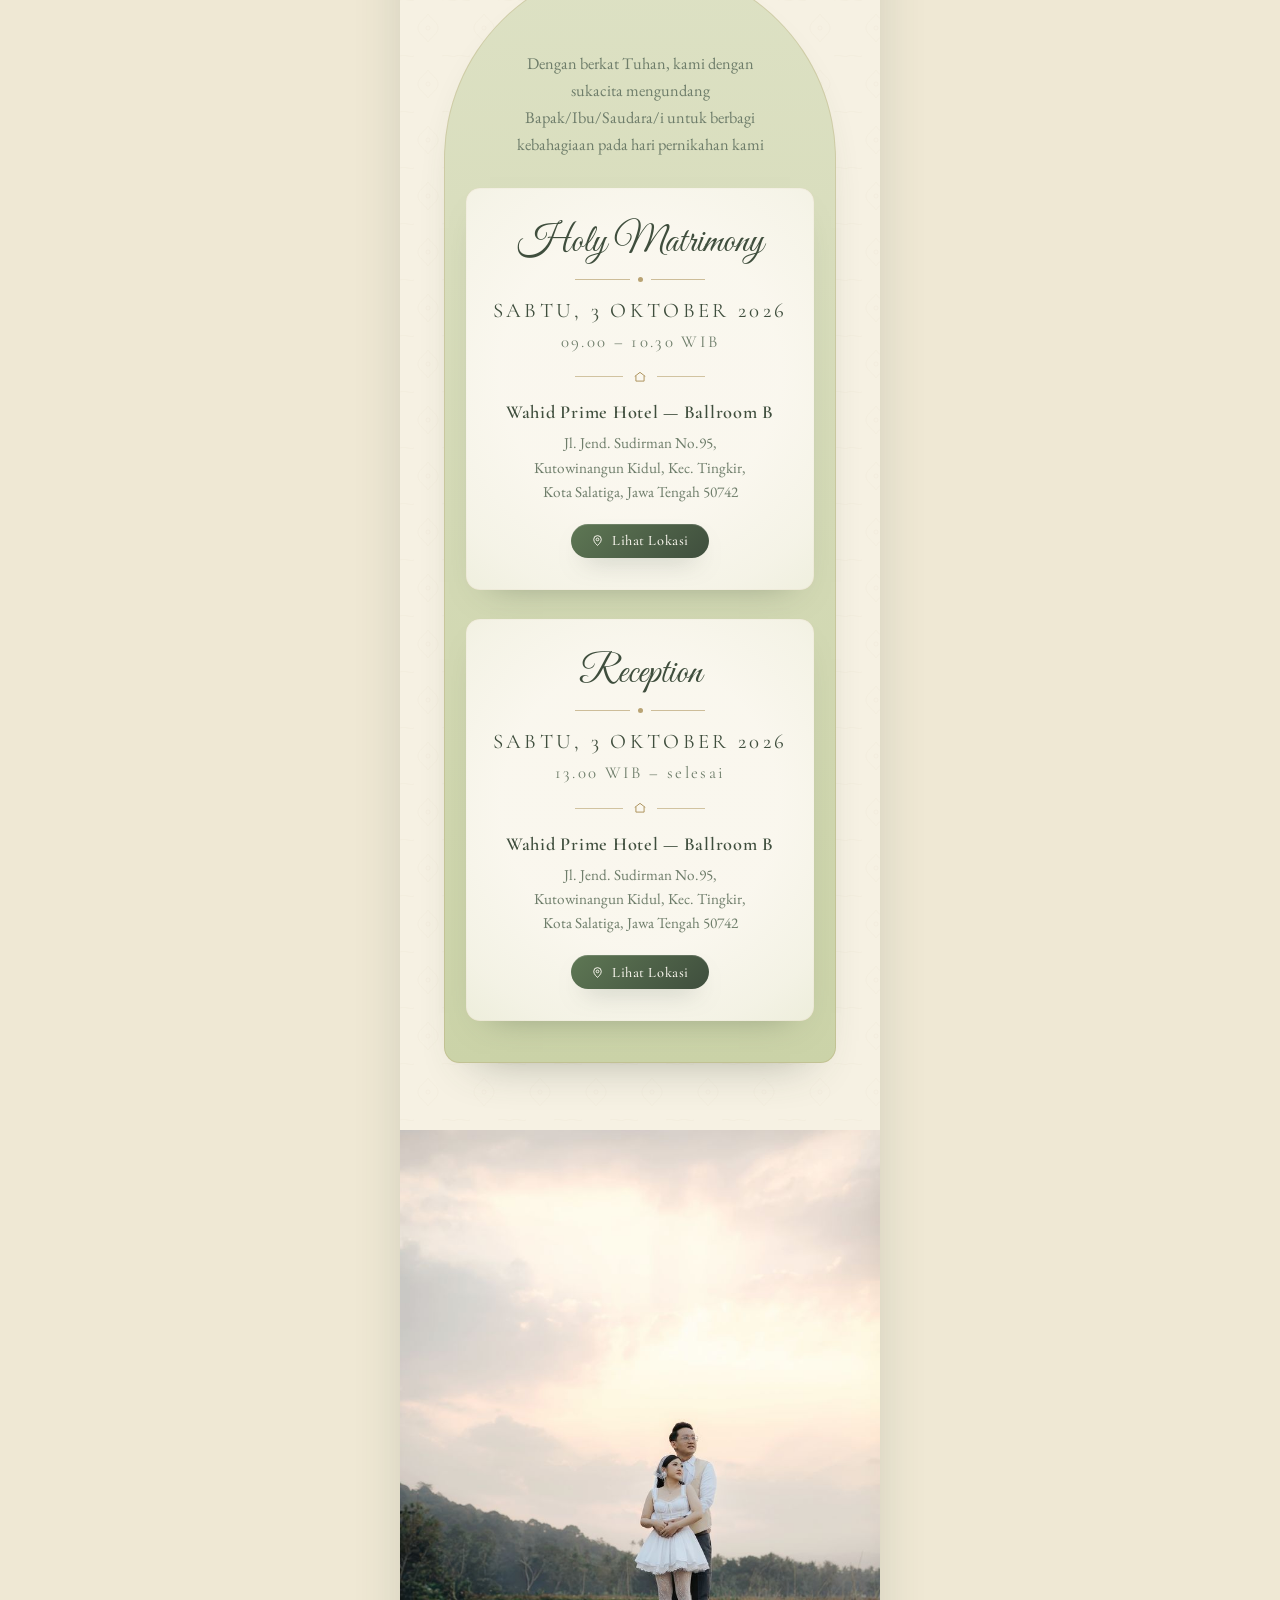
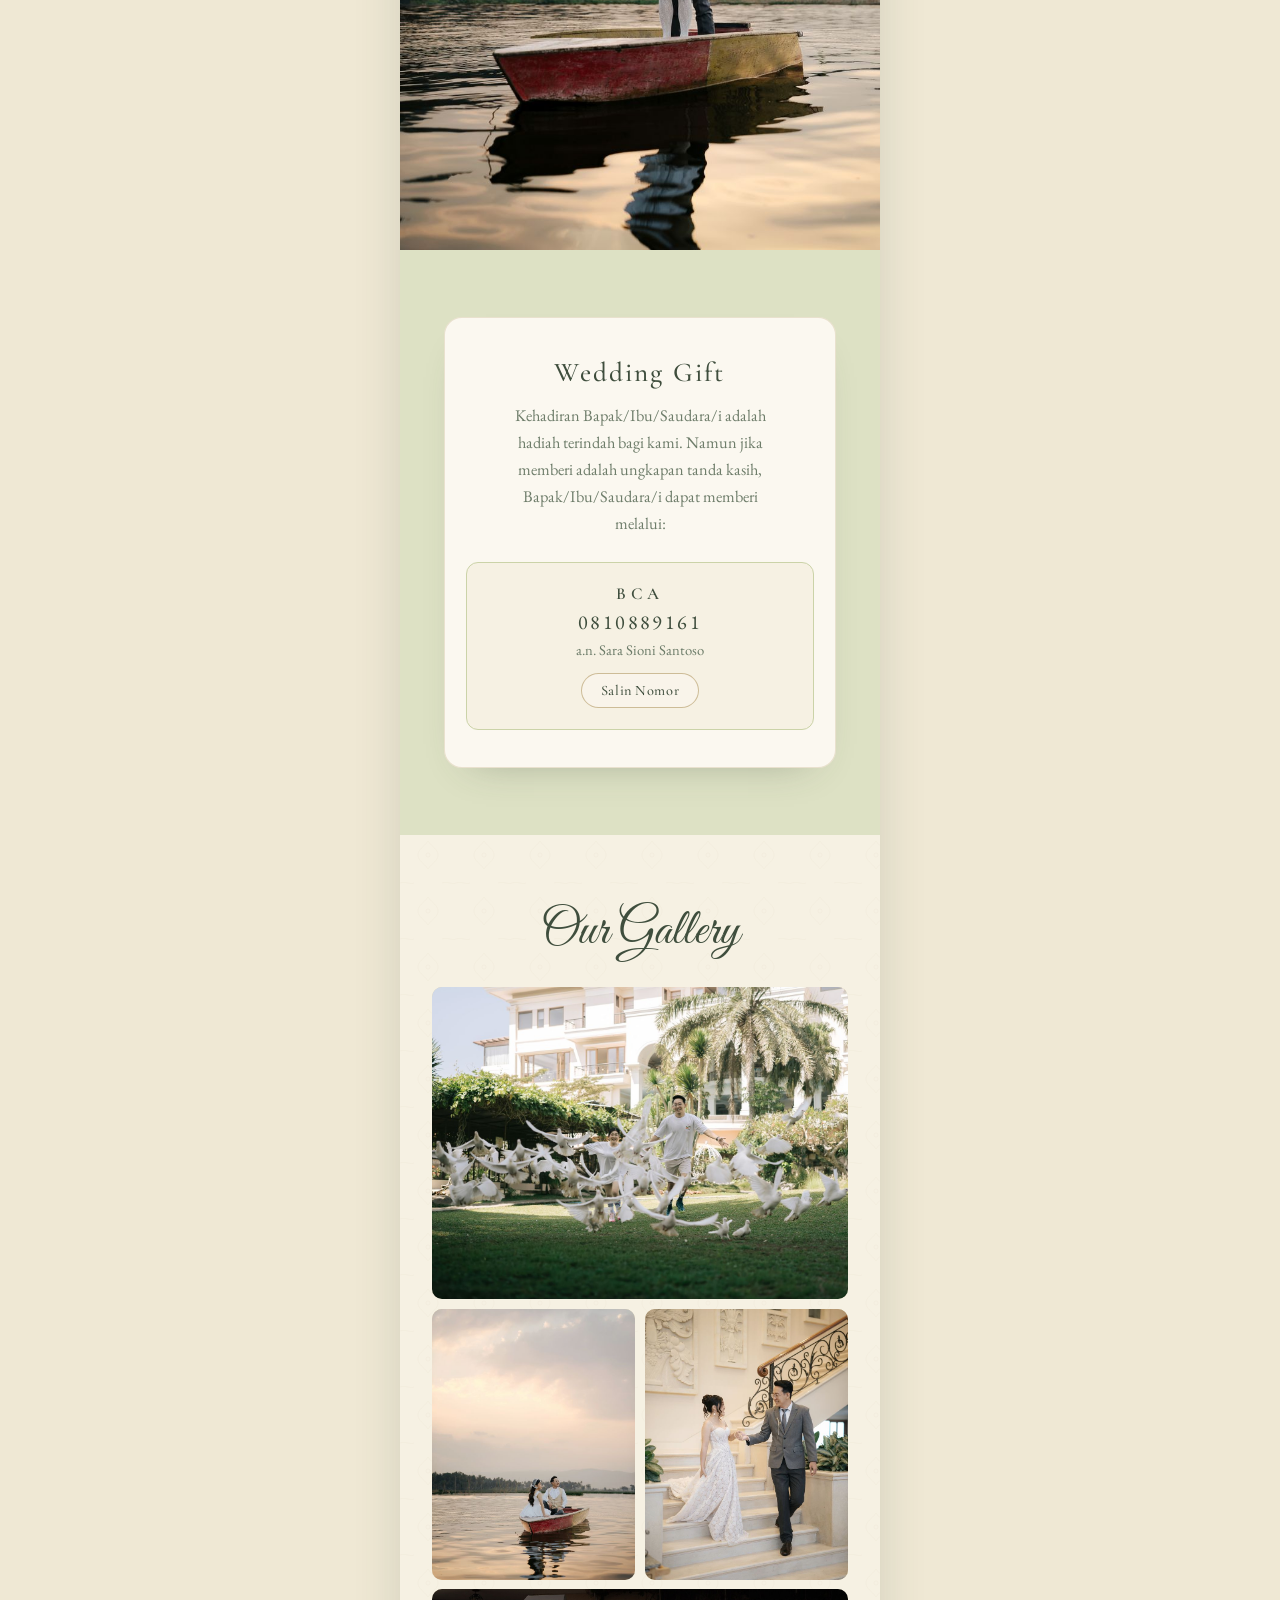
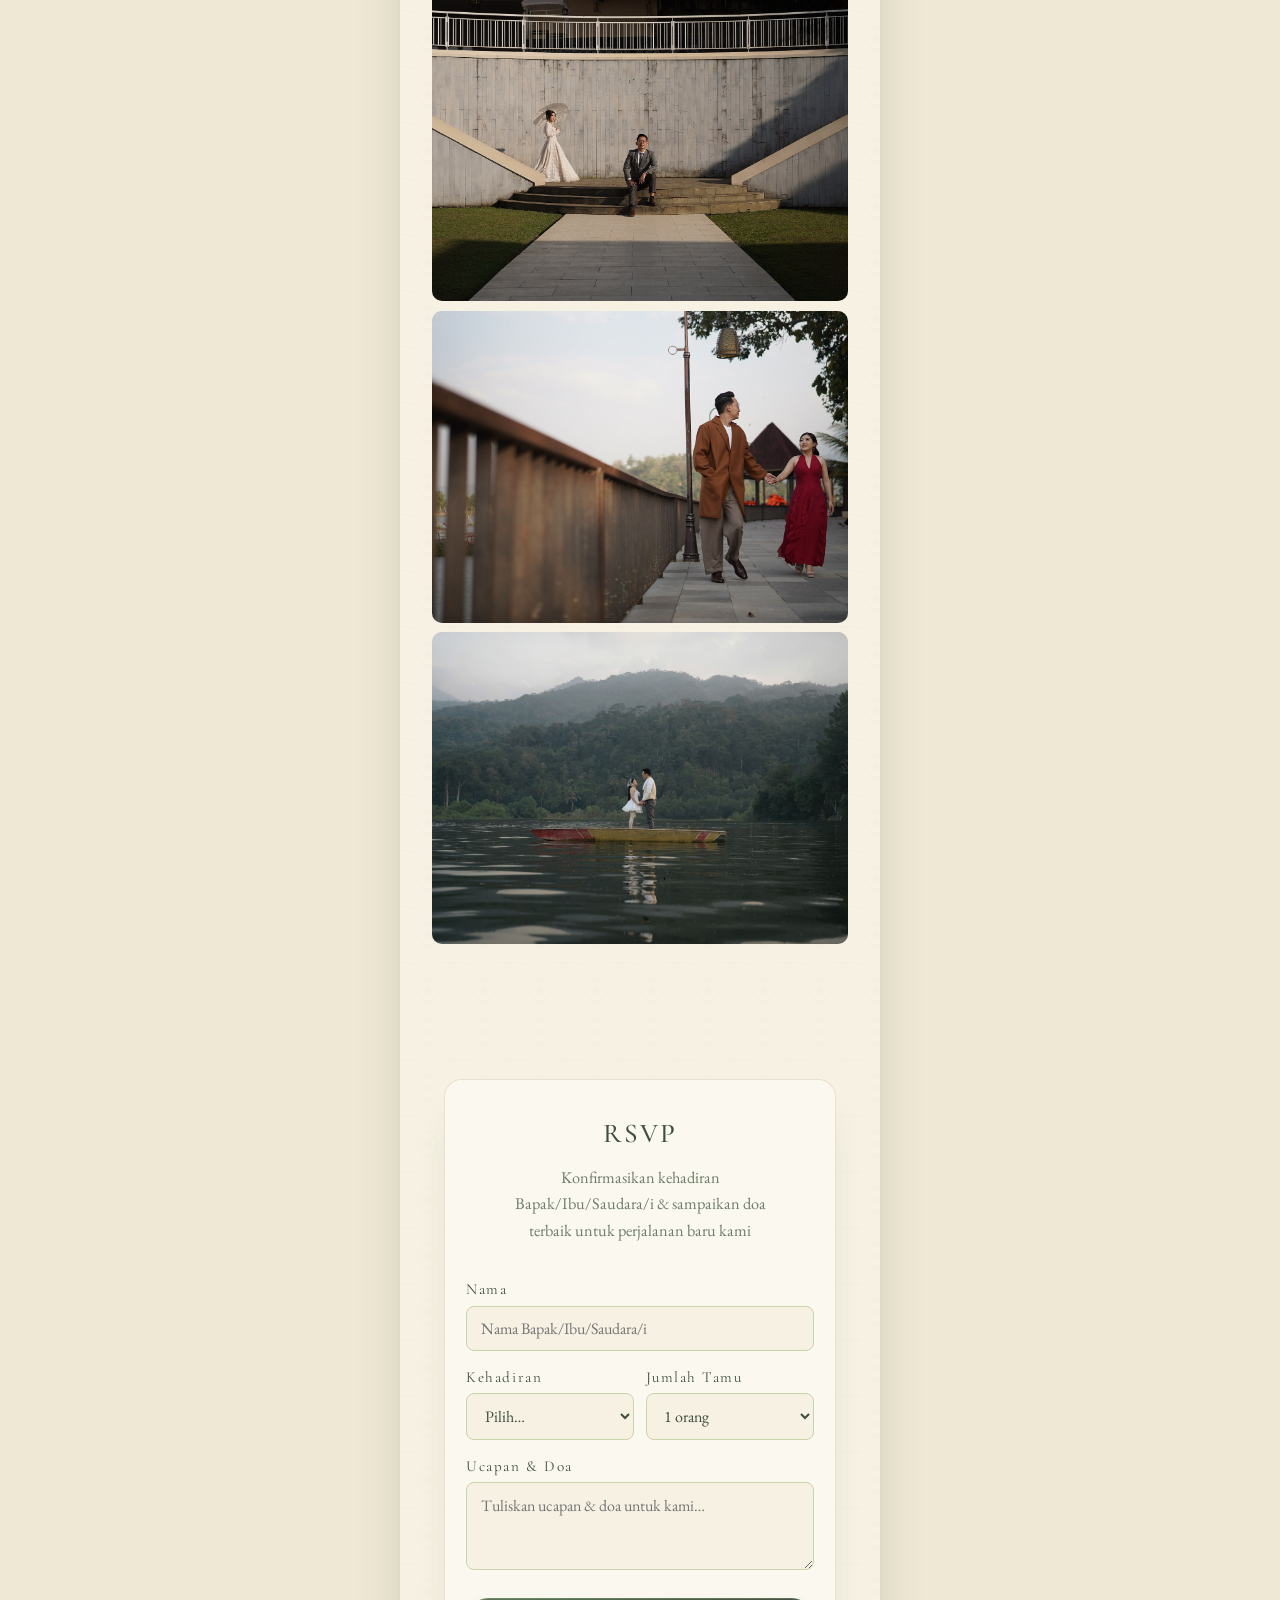
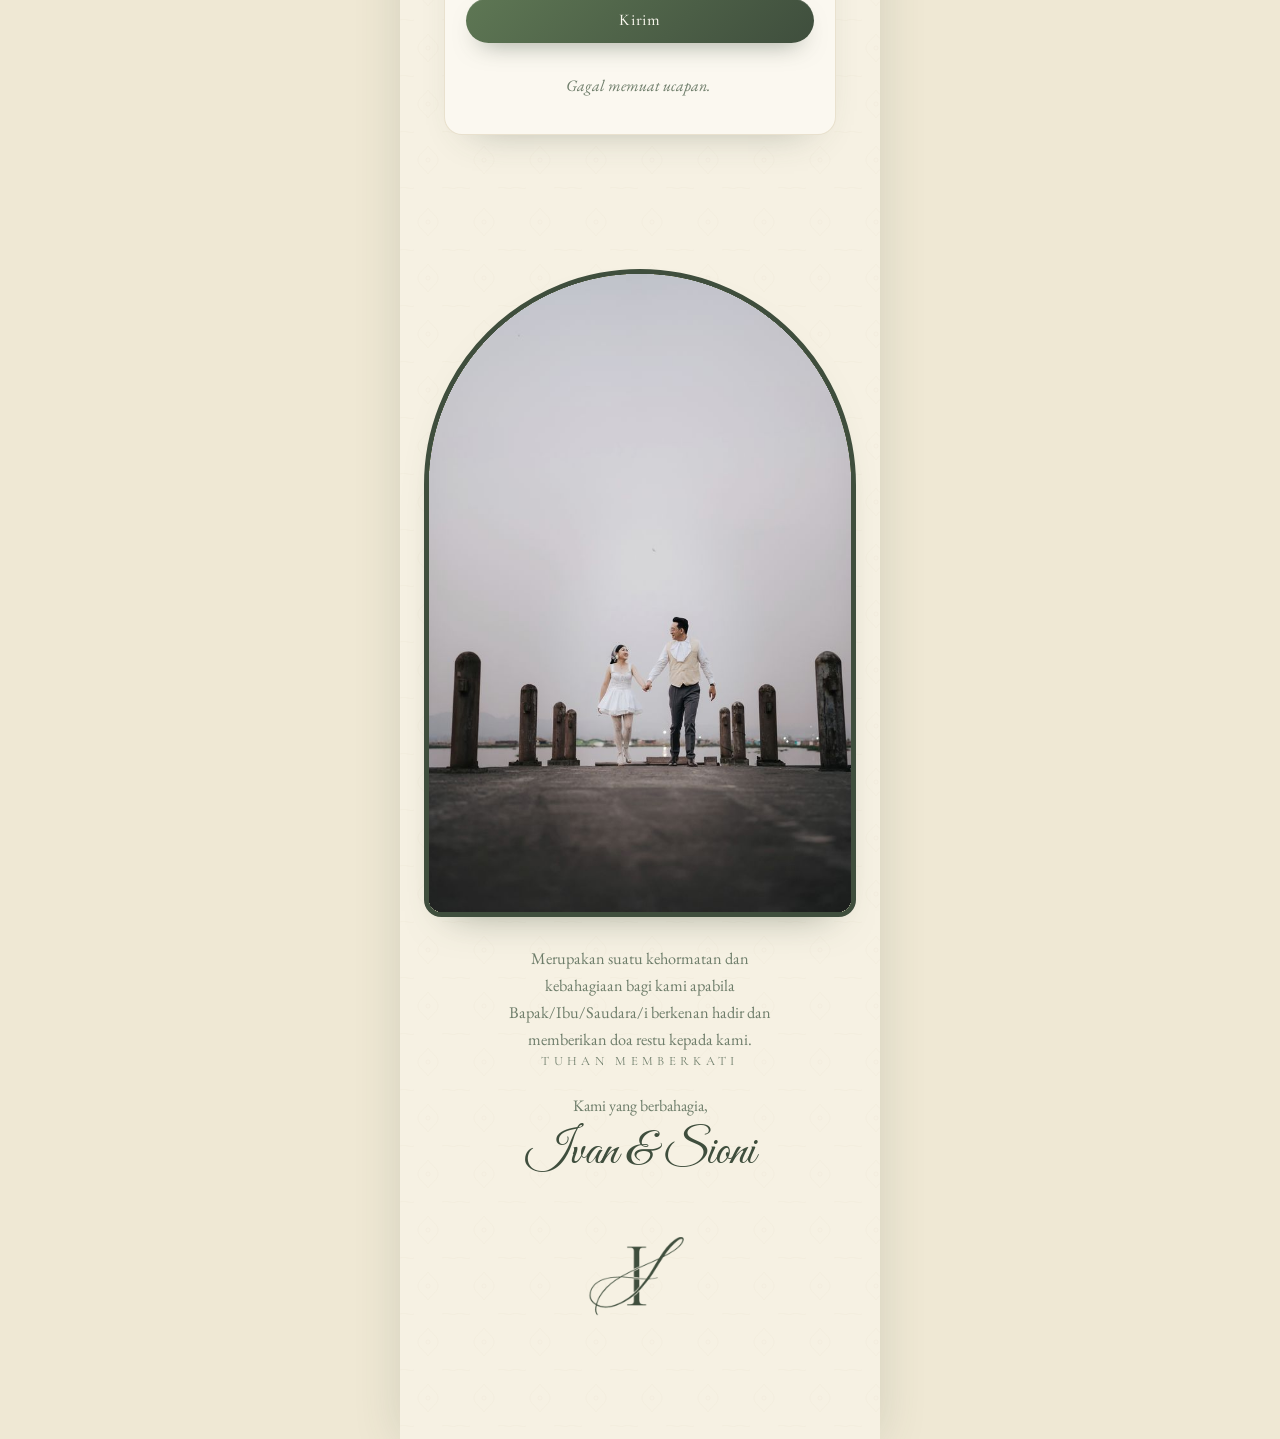
==== commit 9819920f: "Ganti semua sapaan "Anda" jadi "Bapak/Ibu/Saudara/i" (9 tempat: mempelai, acara, wedding gift, RSVP," ====
--- a/index.html
+++ b/index.html
@@ -6,7 +6,7 @@
   <title>The Wedding of Ivan &amp; Sioni</title>
   <meta name="description" content="Undangan pernikahan Ivan & Sioni" />
   <meta property="og:title" content="The Wedding of Ivan & Sioni" />
-  <meta property="og:description" content="Kami mengundang Anda untuk hadir di hari bahagia kami." />
+  <meta property="og:description" content="Kami mengundang Bapak/Ibu/Saudara/i untuk hadir di hari bahagia kami." />
   <meta property="og:type" content="website" />
   <meta property="og:url" content="https://ivanruslimcdohl.github.io/wedding-ivan-sioni/" />
   <meta property="og:site_name" content="The Wedding of Ivan &amp; Sioni" />
@@ -18,14 +18,14 @@
   <meta property="og:image:alt" content="Ivan &amp; Sioni" />
   <meta name="twitter:card" content="summary_large_image" />
   <meta name="twitter:title" content="The Wedding of Ivan &amp; Sioni" />
-  <meta name="twitter:description" content="Kami mengundang Anda untuk hadir di hari bahagia kami." />
+  <meta name="twitter:description" content="Kami mengundang Bapak/Ibu/Saudara/i untuk hadir di hari bahagia kami." />
   <meta name="twitter:image" content="https://ivanruslimcdohl.github.io/wedding-ivan-sioni/assets/img/og-image.jpg" />
   <meta name="theme-color" content="#F6F1E3" />
 
   <link rel="preconnect" href="https://fonts.googleapis.com" />
   <link rel="preconnect" href="https://fonts.gstatic.com" crossorigin />
   <link href="https://fonts.googleapis.com/css2?family=Cormorant+Garamond:ital,wght@0,400;0,500;0,600;1,400;1,500&family=EB+Garamond:ital,wght@0,400;0,500;1,400&family=Great+Vibes&display=swap" rel="stylesheet" />
-  <link rel="stylesheet" href="css/style.css?v=fresco61" />
+  <link rel="stylesheet" href="css/style.css?v=fresco62" />
 </head>
 <body class="locked assemble">
 
@@ -363,7 +363,7 @@
     <!-- 4. MEMPELAI -->
     <section class="panel panel-sage">
       <h2 class="script section-script rv">Bride and Groom</h2>
-      <p class="section-intro rv">Dengan penuh sukacita dan atas berkat serta kasih karunia Tuhan, kami mengundang Anda untuk hadir dalam pernikahan kami</p>
+      <p class="section-intro rv">Dengan penuh sukacita dan atas berkat serta kasih karunia Tuhan, kami mengundang Bapak/Ibu/Saudara/i untuk hadir dalam pernikahan kami</p>
 
       <div class="person rv">
         <div class="arch-photo">
@@ -403,7 +403,7 @@
     <!-- 5. ACARA -->
     <section class="panel panel-cream texture">
       <div class="arch-card sage rv">
-        <p class="section-intro">Dengan berkat Tuhan, kami dengan sukacita mengundang Anda untuk berbagi kebahagiaan pada hari pernikahan kami</p>
+        <p class="section-intro">Dengan berkat Tuhan, kami dengan sukacita mengundang Bapak/Ibu/Saudara/i untuk berbagi kebahagiaan pada hari pernikahan kami</p>
 
         <div class="event-card rv">
           <div class="ev-inner">
@@ -446,7 +446,7 @@
     <section class="panel panel-sage">
       <div class="plain-card rv">
         <h2 class="serif-title">Wedding Gift</h2>
-        <p class="section-intro">Kehadiran Anda adalah hadiah terindah bagi kami. Namun jika memberi adalah ungkapan tanda kasih, Anda dapat memberi melalui:</p>
+        <p class="section-intro">Kehadiran Bapak/Ibu/Saudara/i adalah hadiah terindah bagi kami. Namun jika memberi adalah ungkapan tanda kasih, Bapak/Ibu/Saudara/i dapat memberi melalui:</p>
         <div id="gift-list" class="gift-list"></div>
       </div>
     </section>
@@ -467,10 +467,10 @@
     <section class="panel panel-cream texture">
       <div class="plain-card rv">
         <h2 class="serif-title">RSVP</h2>
-        <p class="section-intro">Konfirmasikan kehadiran Anda &amp; sampaikan doa terbaik untuk perjalanan baru kami</p>
+        <p class="section-intro">Konfirmasikan kehadiran Bapak/Ibu/Saudara/i &amp; sampaikan doa terbaik untuk perjalanan baru kami</p>
         <form id="rsvp-form" class="rsvp-form">
           <label for="rsvp-name">Nama</label>
-          <input type="text" id="rsvp-name" name="name" placeholder="Nama Anda" required maxlength="60" autocomplete="name" />
+          <input type="text" id="rsvp-name" name="name" placeholder="Nama Bapak/Ibu/Saudara/i" required maxlength="60" autocomplete="name" />
           <div class="rsvp-row">
             <div>
               <label for="rsvp-attendance">Kehadiran</label>
@@ -534,7 +534,7 @@
   <!-- Toast -->
   <div id="toast" class="toast" role="status" aria-live="polite"></div>
 
-  <script src="js/config.js?v=fresco61"></script>
-  <script src="js/main.js?v=fresco61"></script>
+  <script src="js/config.js?v=fresco62"></script>
+  <script src="js/main.js?v=fresco62"></script>
 </body>
 </html>
